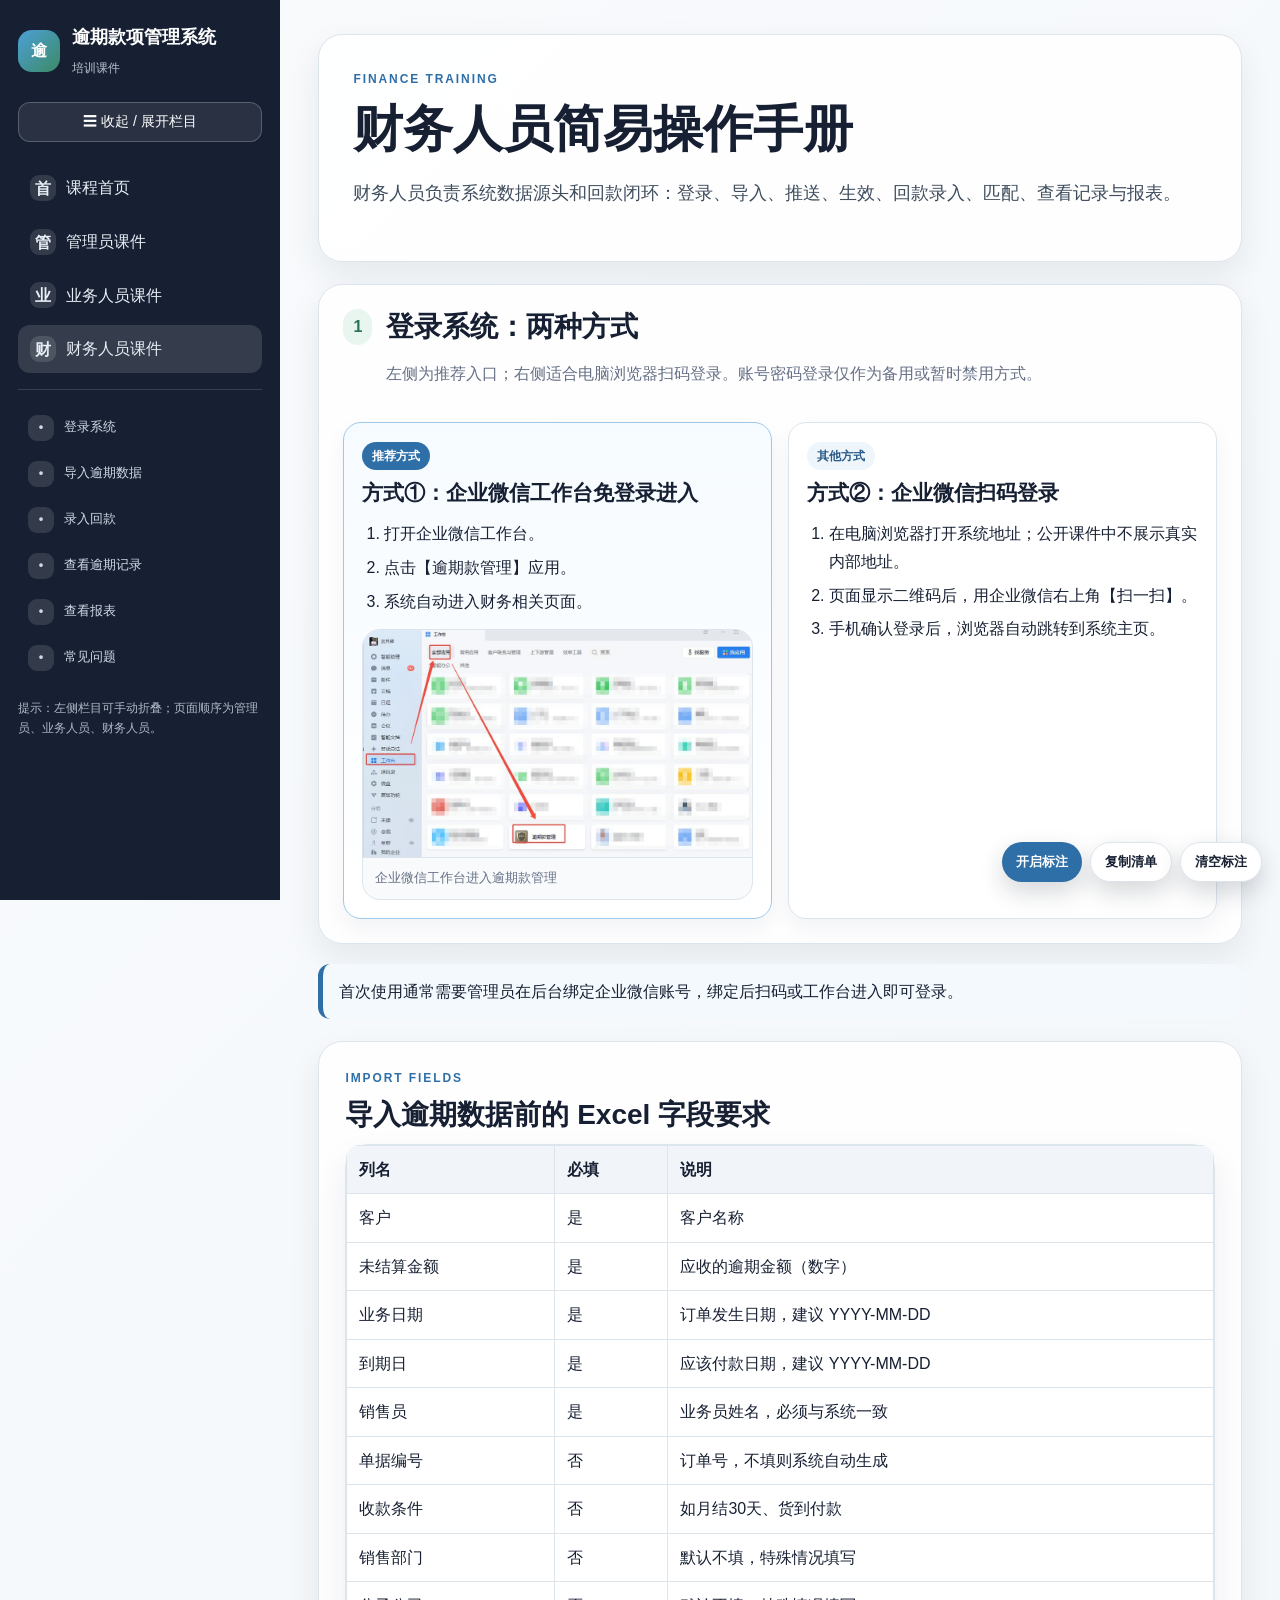
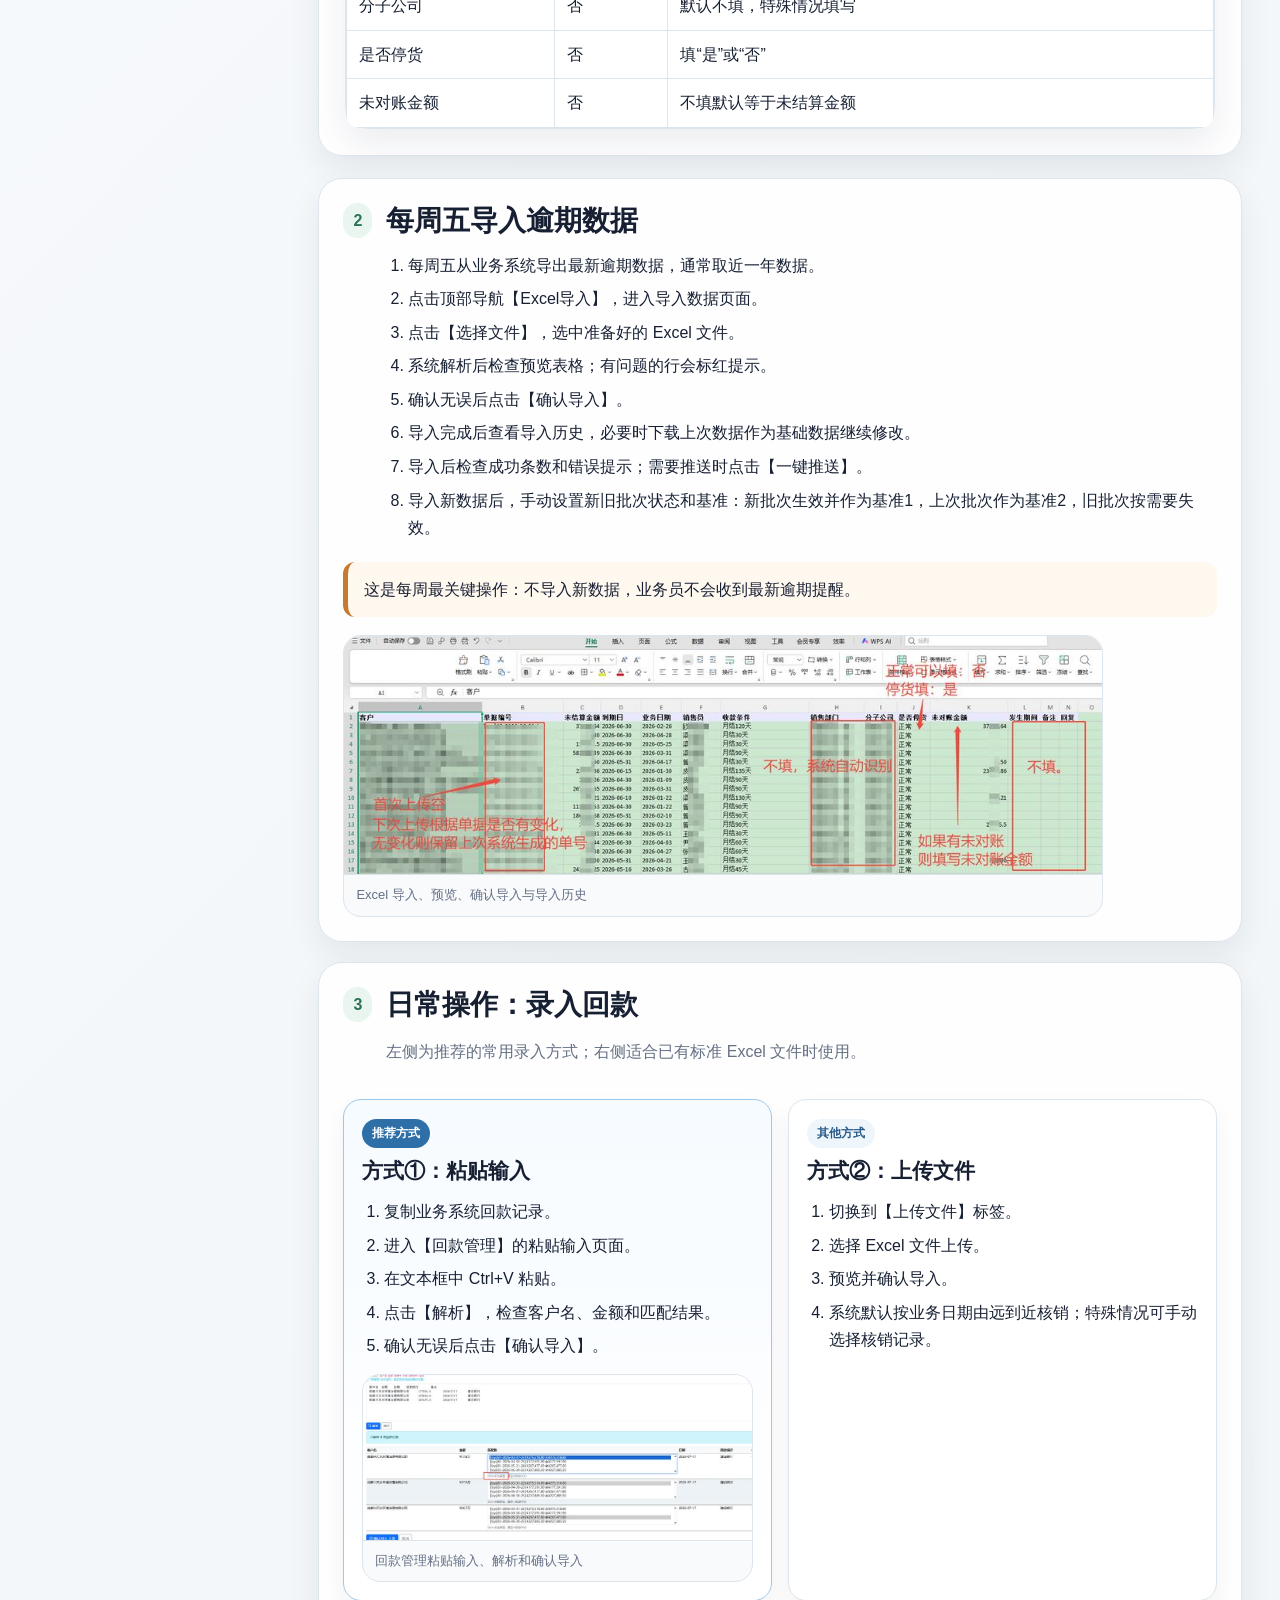
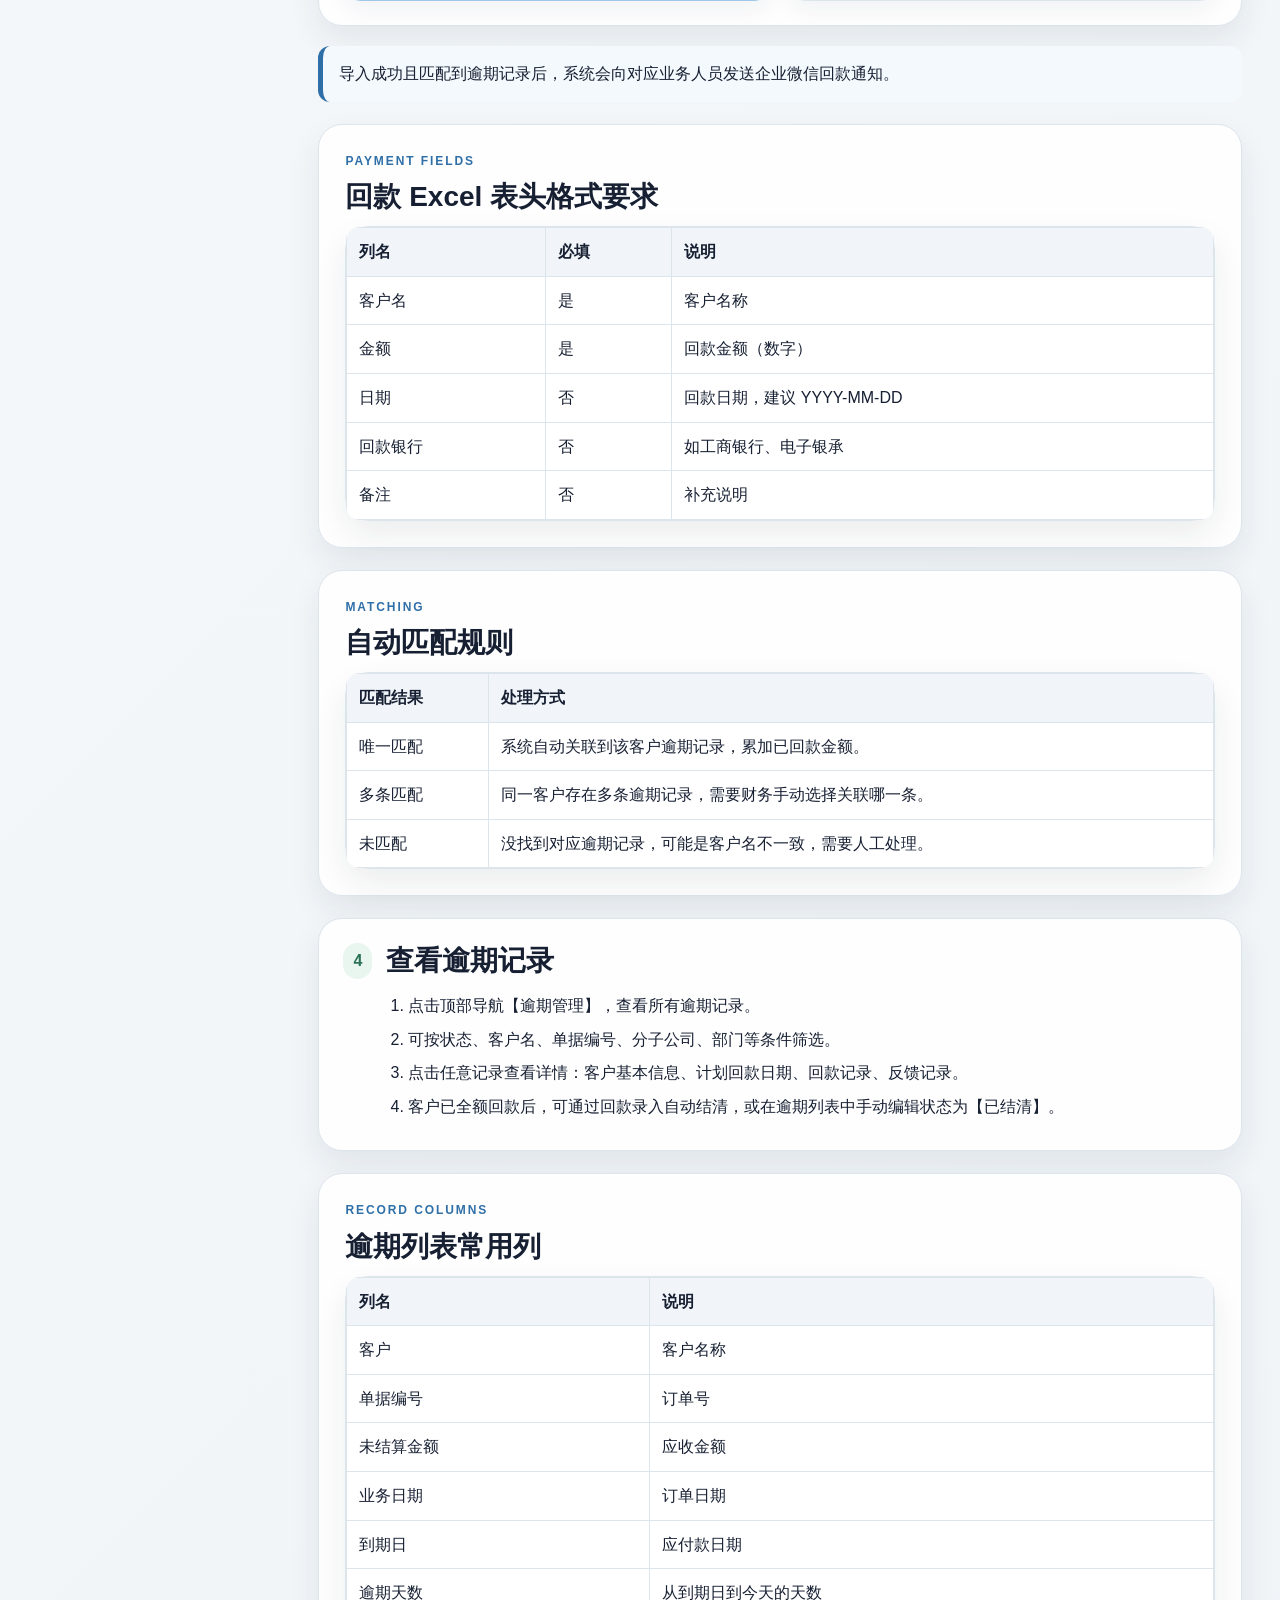
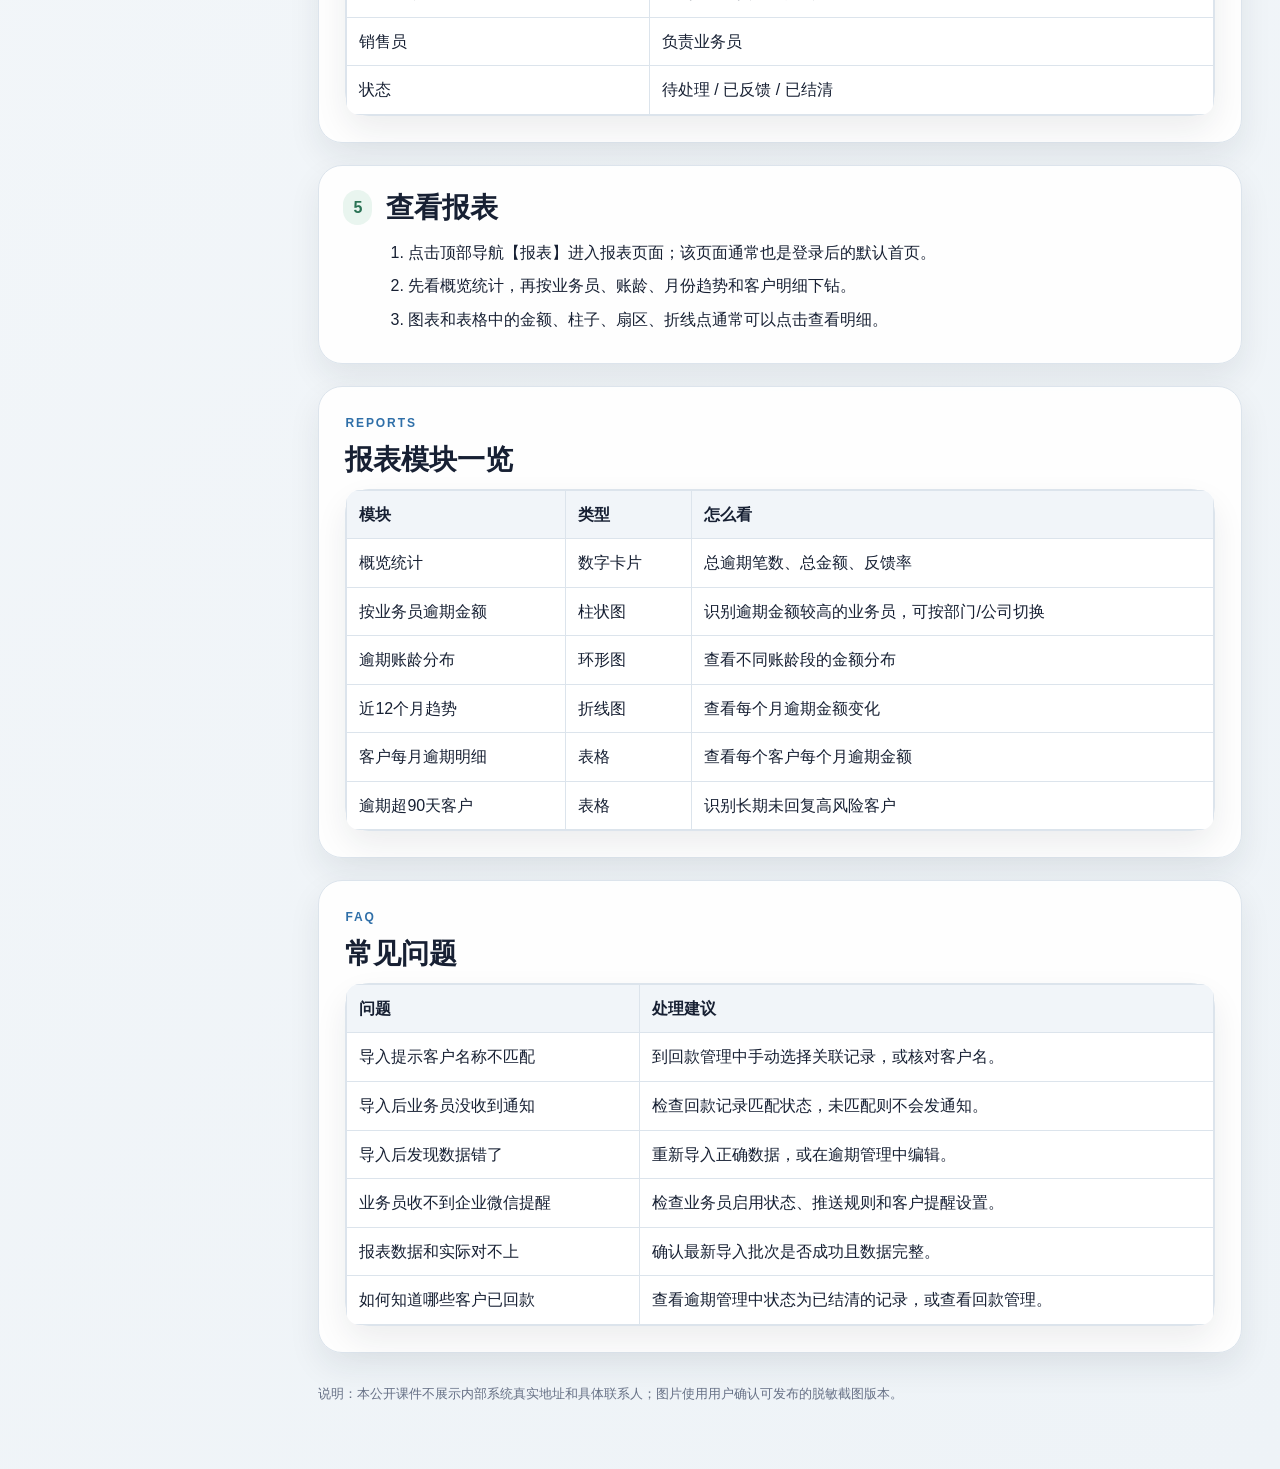
==== finance.html @ 01cdc148 "Add review annotation mode to finance course" ====
<!doctype html>
<html lang="zh-CN">
<head>
  <meta charset="utf-8" />
  <meta name="viewport" content="width=device-width, initial-scale=1" />
  <title>财务人员简易操作手册</title>
  <style>
:root {
  --ink:#172033; --muted:#667085; --line:#dce4ec; --paper:#fff; --soft:#f6f8fb;
  --blue:#2f6fa8; --green:#318565; --orange:#c7792d; --red:#b14d45;
  --shadow:0 14px 32px rgba(23,32,51,.08);
}
*{box-sizing:border-box}
html{scroll-behavior:smooth}
body{margin:0;color:var(--ink);font-family:"Microsoft YaHei","PingFang SC",Arial,sans-serif;background:linear-gradient(135deg,#f8fafc,#eef3f7);line-height:1.72}
a{color:inherit;text-decoration:none}
.layout{display:grid;grid-template-columns:280px minmax(0,1fr);min-height:100vh;transition:grid-template-columns .22s ease}
body.sidebar-collapsed .layout{grid-template-columns:72px 1fr}
.sidebar{position:sticky;top:0;height:100vh;padding:22px 18px;background:#172033;color:#fff;overflow:auto;transition:padding .22s ease}
body.sidebar-collapsed .sidebar{padding:18px 12px}
.brand{display:flex;gap:12px;align-items:center;margin-bottom:18px}
.logo{width:42px;height:42px;border-radius:14px;display:grid;place-items:center;background:linear-gradient(135deg,#4da0d8,#3b8a65);font-weight:800}
.brand-text strong{display:block;font-size:18px}.brand-text span{font-size:12px;color:#b9c4d0}
body.sidebar-collapsed .brand-text,body.sidebar-collapsed .nav-label,body.sidebar-collapsed .sidebar-note{display:none}
.toggle{width:100%;border:1px solid rgba(255,255,255,.22);background:rgba(255,255,255,.08);color:#fff;border-radius:12px;padding:10px 12px;cursor:pointer;margin:4px 0 16px;font-size:14px}
body.sidebar-collapsed .toggle{padding:10px 0}
.nav a{display:flex;gap:10px;align-items:center;padding:10px 12px;margin:6px 0;border-radius:12px;color:#e8eef5}
.nav a:hover,.nav a.active{background:rgba(255,255,255,.13)}
.nav-icon{width:26px;height:26px;border-radius:9px;display:grid;place-items:center;background:rgba(255,255,255,.12);font-weight:700;flex:0 0 auto}
.toc{border-top:1px solid rgba(255,255,255,.14);margin-top:16px;padding-top:12px}
.toc a{font-size:13px;padding:7px 10px;color:#cfdae5}
.sidebar-note{font-size:12px;color:#aeb9c6;margin-top:20px}
main{padding:34px clamp(16px,3vw,42px);width:100%;max-width:none}
body.sidebar-collapsed main{padding-left:24px;padding-right:24px}
.hero,.section,.lesson,.card,.table-wrap{background:rgba(255,255,255,.92);border:1px solid var(--line);border-radius:24px;box-shadow:var(--shadow)}
.hero{padding:34px;margin-bottom:22px}
.eyebrow{font-size:12px;letter-spacing:.16em;text-transform:uppercase;color:var(--blue);font-weight:800;margin:0 0 8px}
h1,h2,h3{line-height:1.25;margin:0 0 12px}
h1{font-size:clamp(30px,4vw,50px)} h2{font-size:28px} h3{font-size:21px}
.lead{font-size:18px;color:#3f4d5d;max-width:900px}
.buttons{display:flex;gap:12px;flex-wrap:wrap;margin-top:22px}.button{border:1px solid var(--line);background:#fff;border-radius:999px;padding:10px 16px}.button.primary{background:var(--blue);color:#fff;border-color:var(--blue)}
.grid{display:grid;grid-template-columns:repeat(3,minmax(0,1fr));gap:16px}
.card{padding:20px}.muted{color:var(--muted)}
.section{padding:26px;margin:22px 0}
.lesson{padding:24px;margin:20px 0;scroll-margin-top:20px}
.lesson-head{display:flex;align-items:flex-start;gap:14px}.badge{background:#e8f1fa;color:#285b89;border-radius:999px;padding:4px 10px;font-weight:800;white-space:nowrap}
.lesson.green .badge{background:#e9f5ef;color:#2b7355}.lesson.orange .badge{background:#fff0de;color:#a56522}.lesson.red .badge{background:#fff0ef;color:#a2403a}
.steps{margin:14px 0 0;padding-left:22px}.steps li{margin:6px 0}
.method-row{display:grid;grid-template-columns:repeat(2,minmax(0,1fr));gap:16px;margin-top:18px}
.method-card{border:1px solid var(--line);border-radius:18px;background:#fff;padding:18px;box-shadow:0 10px 22px rgba(23,32,51,.05)}
.method-card.recommended{border-color:#9dc8ea;background:linear-gradient(180deg,#f6fbff,#fff)}
.method-kicker{display:inline-flex;align-items:center;gap:6px;border-radius:999px;padding:4px 10px;background:#eef5fb;color:#285b89;font-size:12px;font-weight:800;margin-bottom:10px}
.method-card.recommended .method-kicker{background:#2f6fa8;color:#fff}
.method-card .fig-grid{margin-top:14px}
.fig-grid{display:grid;gap:14px;margin-top:18px;align-items:start;justify-content:start}
.fig-grid.one,body.sidebar-collapsed .fig-grid.one{grid-template-columns:minmax(260px,min(100%,760px))}
.fig-grid.two,body.sidebar-collapsed .fig-grid.two{grid-template-columns:repeat(2,minmax(280px,560px))}
.fig-grid.multi,body.sidebar-collapsed .fig-grid.multi{grid-template-columns:repeat(3,minmax(260px,420px))}
.figure{margin:0;border:1px solid var(--line);border-radius:18px;overflow:hidden;background:#f8fafc}.figure img{display:block;width:100%;height:auto}.caption{padding:9px 12px;color:var(--muted);font-size:13px;border-top:1px solid var(--line)}
.figure.compact-half{max-width:520px}
.figure.full-bleed{width:100%;max-width:none}
.fig-grid.one.full-width,body.sidebar-collapsed .fig-grid.one.full-width{grid-template-columns:minmax(0,1fr)}
.pending-image{margin-top:18px;border:1px dashed #b8c4d4;border-radius:18px;padding:28px;background:#f8fafc;color:var(--muted);text-align:center}
table{width:100%;border-collapse:collapse;background:#fff;border-radius:14px;overflow:hidden}th,td{border:1px solid var(--line);padding:10px 12px;text-align:left;vertical-align:top}th{background:#f1f5f9}
.callout{border-left:5px solid var(--blue);background:#f4f9fd;padding:14px 16px;border-radius:12px;margin:14px 0}.warning{border-left-color:var(--orange);background:#fff8ef}.danger{border-left-color:var(--red);background:#fff5f5}
.review-tools{position:fixed;right:18px;bottom:18px;z-index:1000;display:flex;gap:8px;flex-wrap:wrap;justify-content:flex-end}
.review-tools button{border:0;border-radius:999px;padding:10px 14px;box-shadow:0 10px 24px rgba(23,32,51,.18);cursor:pointer;font-weight:700}
.review-primary{background:#2f6fa8;color:#fff}.review-secondary{background:#fff;color:#172033;border:1px solid var(--line)!important}
body.review-mode main :is(img,figure,.lesson,.method-card,h1,h2,h3,p,li,td,th,.card,.callout){cursor:crosshair}
body.review-mode main :is(img,figure,.lesson,.method-card,h1,h2,h3,p,li,td,th,.card,.callout):hover{outline:3px solid #f59e0b;outline-offset:3px}
.review-marker{position:absolute;z-index:999;background:#ef4444;color:#fff;border-radius:999px;min-width:24px;height:24px;padding:0 7px;display:grid;place-items:center;font-size:12px;font-weight:800;box-shadow:0 6px 16px rgba(0,0,0,.22);pointer-events:none}
.review-panel{position:fixed;right:18px;top:18px;width:min(380px,calc(100vw - 36px));max-height:calc(100vh - 94px);overflow:auto;background:#fff;border:1px solid var(--line);border-radius:18px;box-shadow:var(--shadow);z-index:999;padding:16px;display:none}
body.review-panel-open .review-panel{display:block}
.review-panel h3{margin-bottom:6px}.review-panel ol{padding-left:22px}.review-panel li{margin:10px 0}.review-panel small{display:block;color:var(--muted);line-height:1.45}.review-panel .empty{color:var(--muted)}
footer{color:var(--muted);font-size:13px;margin:30px 0}
@media(max-width:1100px){.fig-grid.two,.fig-grid.multi,body.sidebar-collapsed .fig-grid.two,body.sidebar-collapsed .fig-grid.multi{grid-template-columns:repeat(2,minmax(260px,1fr))}}
@media(max-width:860px){.layout{display:block}.sidebar{height:auto;position:relative}.toggle{display:none}body.sidebar-collapsed .brand-text,body.sidebar-collapsed .nav-label,body.sidebar-collapsed .sidebar-note{display:block}.grid,.method-row{grid-template-columns:1fr}.fig-grid.one,.fig-grid.two,.fig-grid.multi,body.sidebar-collapsed .fig-grid.one,body.sidebar-collapsed .fig-grid.two,body.sidebar-collapsed .fig-grid.multi{grid-template-columns:1fr}main{padding:22px 14px}.review-tools{left:12px;right:12px;bottom:12px}.review-panel{left:12px;right:12px;width:auto}}
</style>
</head>
<body>

<script>
(function(){
  const key = "yuqikuan-sidebar-collapsed";
  if (localStorage.getItem(key) === "1") document.body.classList.add("sidebar-collapsed");
  window.toggleSidebar = function(){
    document.body.classList.toggle("sidebar-collapsed");
    localStorage.setItem(key, document.body.classList.contains("sidebar-collapsed") ? "1" : "0");
  };
})();
</script>
<script>
(function(){
  const storeKey = "yuqikuan-review-notes-v1";
  let reviewMode = false;
  const pageKey = location.pathname.split("/").pop() || "index.html";
  const $ = (sel) => document.querySelector(sel);
  const allNotes = () => JSON.parse(localStorage.getItem(storeKey) || "[]");
  const pageNotes = () => allNotes().filter(n => n.page === pageKey);
  const saveNotes = (notes) => localStorage.setItem(storeKey, JSON.stringify(notes));
  function textOf(el){
    if (!el) return "";
    if (el.tagName === "IMG") return el.alt || el.closest("figure")?.querySelector(".caption")?.textContent || "图片";
    return (el.innerText || el.textContent || "").replace(/\s+/g, " ").trim().slice(0, 140);
  }
  function locationOf(el){
    const lesson = el.closest(".lesson,.section,.hero");
    const title = lesson?.querySelector("h1,h2,h3")?.textContent?.trim();
    const badge = lesson?.querySelector(".badge")?.textContent?.trim();
    const caption = el.closest("figure")?.querySelector(".caption")?.textContent?.trim();
    const tag = el.tagName === "IMG" || el.closest("figure") ? "图片" : "内容";
    return [badge, title, caption || tag].filter(Boolean).join(" / ");
  }
  function targetFrom(e){
    if (e.target.closest(".review-tools,.review-panel,.sidebar")) return null;
    return e.target.closest("img,figure,.method-card,.lesson,table,h1,h2,h3,p,li,td,th,.card,.callout");
  }
  function clearMarkers(){ document.querySelectorAll(".review-marker").forEach(x => x.remove()); }
  function render(){
    clearMarkers();
    const notes = pageNotes();
    document.body.classList.toggle("review-panel-open", notes.length > 0 || reviewMode);
    const list = $("#reviewList");
    if (list) {
      list.innerHTML = notes.length ? notes.map(n => `<li><strong>#${n.no} ${escapeHtml(n.location)}</strong><small>原内容：${escapeHtml(n.snippet)}</small><div>${escapeHtml(n.comment)}</div></li>`).join("") : '<p class="empty">暂无标注。开启标注后，点击页面中的图片或文字即可添加修改意见。</p>';
    }
    notes.forEach(n => {
      if (!n.rect) return;
      const m = document.createElement("div");
      m.className = "review-marker";
      m.textContent = n.no;
      m.style.left = Math.max(8, n.rect.left + window.scrollX) + "px";
      m.style.top = Math.max(8, n.rect.top + window.scrollY) + "px";
      document.body.appendChild(m);
    });
  }
  function escapeHtml(s){ return String(s || "").replace(/[&<>"']/g, c => ({'&':'&amp;','<':'&lt;','>':'&gt;','"':'&quot;',"'":'&#39;'}[c])); }
  window.toggleReviewMode = function(){
    reviewMode = !reviewMode;
    document.body.classList.toggle("review-mode", reviewMode);
    document.body.classList.toggle("review-panel-open", reviewMode || pageNotes().length > 0);
    const btn = $("#reviewToggle");
    if (btn) btn.textContent = reviewMode ? "退出标注" : "开启标注";
    render();
  };
  window.copyReviewNotes = async function(){
    const notes = pageNotes();
    if (!notes.length) { alert("当前页面还没有标注。"); return; }
    const text = [`页面：${document.title}`, `地址：${location.href.split("?")[0]}`, ""].concat(notes.map(n => `${n.no}. 位置：${n.location}\n   原内容：${n.snippet}\n   修改意见：${n.comment}`)).join("\n");
    try { await navigator.clipboard.writeText(text); alert("修改清单已复制，可以直接发给 Codex。"); }
    catch(e) { prompt("复制下面的修改清单：", text); }
  };
  window.clearReviewNotes = function(){
    if (!confirm("清空当前页面全部标注？")) return;
    saveNotes(allNotes().filter(n => n.page !== pageKey));
    render();
  };
  document.addEventListener("click", function(e){
    if (!reviewMode) return;
    const el = targetFrom(e);
    if (!el) return;
    e.preventDefault();
    e.stopPropagation();
    const comment = prompt("请输入这处需要怎么修改：");
    if (!comment || !comment.trim()) return;
    const rect = el.getBoundingClientRect();
    const notes = allNotes();
    const no = pageNotes().length + 1;
    notes.push({ page: pageKey, no, title: document.title, location: locationOf(el), snippet: textOf(el), comment: comment.trim(), rect: { left: Math.round(rect.left), top: Math.round(rect.top) } });
    saveNotes(notes);
    render();
  }, true);
  window.addEventListener("scroll", () => { if (pageNotes().length) render(); }, { passive: true });
  window.addEventListener("resize", render);
  document.addEventListener("DOMContentLoaded", render);
})();
</script>

<div class="layout">
  
<aside class="sidebar">
  <div class="brand"><div class="logo">逾</div><div class="brand-text"><strong>逾期款项管理系统</strong><span>培训课件</span></div></div>
  <button class="toggle" onclick="toggleSidebar()" title="收起或展开左侧栏目">☰ <span class="nav-label">收起 / 展开栏目</span></button>
  <nav class="nav"><a class="" href="index.html"><span class="nav-icon">首</span><span class="nav-label">课程首页</span></a>
<a class="" href="management.html"><span class="nav-icon">管</span><span class="nav-label">管理员课件</span></a>
<a class="" href="sales.html"><span class="nav-icon">业</span><span class="nav-label">业务人员课件</span></a>
<a class="active" href="finance.html"><span class="nav-icon">财</span><span class="nav-label">财务人员课件</span></a><div class="toc"><a href="#login"><span class="nav-icon">•</span><span class="nav-label">登录系统</span></a>
<a href="#import"><span class="nav-icon">•</span><span class="nav-label">导入逾期数据</span></a>
<a href="#payment"><span class="nav-icon">•</span><span class="nav-label">录入回款</span></a>
<a href="#records"><span class="nav-icon">•</span><span class="nav-label">查看逾期记录</span></a>
<a href="#reports"><span class="nav-icon">•</span><span class="nav-label">查看报表</span></a>
<a href="#faq"><span class="nav-icon">•</span><span class="nav-label">常见问题</span></a></div></nav>
  <p class="sidebar-note">提示：左侧栏目可手动折叠；页面顺序为管理员、业务人员、财务人员。</p>
</aside>

  <main><section class="hero"><p class="eyebrow">Finance Training</p><h1>财务人员简易操作手册</h1><p class="lead">财务人员负责系统数据源头和回款闭环：登录、导入、推送、生效、回款录入、匹配、查看记录与报表。</p></section><section id="login" class="lesson green">
  <div class="lesson-head"><span class="badge">1</span><div><h2>登录系统：两种方式</h2><p class="muted">左侧为推荐入口；右侧适合电脑浏览器扫码登录。账号密码登录仅作为备用或暂时禁用方式。</p></div></div>
  <div class="method-row"><article class="method-card recommended">
  <span class="method-kicker">推荐方式</span>
  <h3>方式①：企业微信工作台免登录进入</h3>
  <ol class="steps"><li>打开企业微信工作台。</li><li>点击【逾期款管理】应用。</li><li>系统自动进入财务相关页面。</li></ol>
  <div class="fig-grid one"><figure class="figure"><img src="[data-uri]" alt="企业微信工作台进入逾期款管理"><figcaption class="caption">企业微信工作台进入逾期款管理</figcaption></figure></div>
</article><article class="method-card ">
  <span class="method-kicker">其他方式</span>
  <h3>方式②：企业微信扫码登录</h3>
  <ol class="steps"><li>在电脑浏览器打开系统地址；公开课件中不展示真实内部地址。</li><li>页面显示二维码后，用企业微信右上角【扫一扫】。</li><li>手机确认登录后，浏览器自动跳转到系统主页。</li></ol>
  
</article></div>
</section><div class="callout">首次使用通常需要管理员在后台绑定企业微信账号，绑定后扫码或工作台进入即可登录。</div><section class="section"><p class="eyebrow">Import Fields</p><h2>导入逾期数据前的 Excel 字段要求</h2><div class="table-wrap"><table><thead><tr><th>列名</th><th>必填</th><th>说明</th></tr></thead><tbody><tr><td>客户</td><td>是</td><td>客户名称</td></tr><tr><td>未结算金额</td><td>是</td><td>应收的逾期金额（数字）</td></tr><tr><td>业务日期</td><td>是</td><td>订单发生日期，建议 YYYY-MM-DD</td></tr><tr><td>到期日</td><td>是</td><td>应该付款日期，建议 YYYY-MM-DD</td></tr><tr><td>销售员</td><td>是</td><td>业务员姓名，必须与系统一致</td></tr><tr><td>单据编号</td><td>否</td><td>订单号，不填则系统自动生成</td></tr><tr><td>收款条件</td><td>否</td><td>如月结30天、货到付款</td></tr><tr><td>销售部门</td><td>否</td><td>默认不填，特殊情况填写</td></tr><tr><td>分子公司</td><td>否</td><td>默认不填，特殊情况填写</td></tr><tr><td>是否停货</td><td>否</td><td>填“是”或“否”</td></tr><tr><td>未对账金额</td><td>否</td><td>不填默认等于未结算金额</td></tr></tbody></table></div></section><section id="import" class="lesson green">
  <div class="lesson-head"><span class="badge">2</span><div><h2>每周五导入逾期数据</h2><ol class="steps"><li>每周五从业务系统导出最新逾期数据，通常取近一年数据。</li><li>点击顶部导航【Excel导入】，进入导入数据页面。</li><li>点击【选择文件】，选中准备好的 Excel 文件。</li><li>系统解析后检查预览表格；有问题的行会标红提示。</li><li>确认无误后点击【确认导入】。</li><li>导入完成后查看导入历史，必要时下载上次数据作为基础数据继续修改。</li><li>导入后检查成功条数和错误提示；需要推送时点击【一键推送】。</li><li>导入新数据后，手动设置新旧批次状态和基准：新批次生效并作为基准1，上次批次作为基准2，旧批次按需要失效。</li></ol></div></div>
  <div class="callout warning">这是每周最关键操作：不导入新数据，业务员不会收到最新逾期提醒。</div>
  <div class="fig-grid one"><figure class="figure"><img src="[data-uri]" alt="Excel 导入、预览、确认导入与导入历史"><figcaption class="caption">Excel 导入、预览、确认导入与导入历史</figcaption></figure></div>
</section><section id="payment" class="lesson green">
  <div class="lesson-head"><span class="badge">3</span><div><h2>日常操作：录入回款</h2><p class="muted">左侧为推荐的常用录入方式；右侧适合已有标准 Excel 文件时使用。</p></div></div>
  <div class="method-row"><article class="method-card recommended">
  <span class="method-kicker">推荐方式</span>
  <h3>方式①：粘贴输入</h3>
  <ol class="steps"><li>复制业务系统回款记录。</li><li>进入【回款管理】的粘贴输入页面。</li><li>在文本框中 Ctrl+V 粘贴。</li><li>点击【解析】，检查客户名、金额和匹配结果。</li><li>确认无误后点击【确认导入】。</li></ol>
  <div class="fig-grid one"><figure class="figure"><img src="[data-uri]" alt="回款管理粘贴输入、解析和确认导入"><figcaption class="caption">回款管理粘贴输入、解析和确认导入</figcaption></figure></div>
</article><article class="method-card ">
  <span class="method-kicker">其他方式</span>
  <h3>方式②：上传文件</h3>
  <ol class="steps"><li>切换到【上传文件】标签。</li><li>选择 Excel 文件上传。</li><li>预览并确认导入。</li><li>系统默认按业务日期由远到近核销；特殊情况可手动选择核销记录。</li></ol>
  
</article></div>
</section><div class="callout">导入成功且匹配到逾期记录后，系统会向对应业务人员发送企业微信回款通知。</div><section class="section"><p class="eyebrow">Payment Fields</p><h2>回款 Excel 表头格式要求</h2><div class="table-wrap"><table><thead><tr><th>列名</th><th>必填</th><th>说明</th></tr></thead><tbody><tr><td>客户名</td><td>是</td><td>客户名称</td></tr><tr><td>金额</td><td>是</td><td>回款金额（数字）</td></tr><tr><td>日期</td><td>否</td><td>回款日期，建议 YYYY-MM-DD</td></tr><tr><td>回款银行</td><td>否</td><td>如工商银行、电子银承</td></tr><tr><td>备注</td><td>否</td><td>补充说明</td></tr></tbody></table></div></section><section class="section"><p class="eyebrow">Matching</p><h2>自动匹配规则</h2><div class="table-wrap"><table><thead><tr><th>匹配结果</th><th>处理方式</th></tr></thead><tbody><tr><td>唯一匹配</td><td>系统自动关联到该客户逾期记录，累加已回款金额。</td></tr><tr><td>多条匹配</td><td>同一客户存在多条逾期记录，需要财务手动选择关联哪一条。</td></tr><tr><td>未匹配</td><td>没找到对应逾期记录，可能是客户名不一致，需要人工处理。</td></tr></tbody></table></div></section><section id="records" class="lesson green">
  <div class="lesson-head"><span class="badge">4</span><div><h2>查看逾期记录</h2><ol class="steps"><li>点击顶部导航【逾期管理】，查看所有逾期记录。</li><li>可按状态、客户名、单据编号、分子公司、部门等条件筛选。</li><li>点击任意记录查看详情：客户基本信息、计划回款日期、回款记录、反馈记录。</li><li>客户已全额回款后，可通过回款录入自动结清，或在逾期列表中手动编辑状态为【已结清】。</li></ol></div></div>
  
  
</section><section class="section"><p class="eyebrow">Record Columns</p><h2>逾期列表常用列</h2><div class="table-wrap"><table><thead><tr><th>列名</th><th>说明</th></tr></thead><tbody><tr><td>客户</td><td>客户名称</td></tr><tr><td>单据编号</td><td>订单号</td></tr><tr><td>未结算金额</td><td>应收金额</td></tr><tr><td>业务日期</td><td>订单日期</td></tr><tr><td>到期日</td><td>应付款日期</td></tr><tr><td>逾期天数</td><td>从到期日到今天的天数</td></tr><tr><td>销售员</td><td>负责业务员</td></tr><tr><td>状态</td><td>待处理 / 已反馈 / 已结清</td></tr></tbody></table></div></section><section id="reports" class="lesson green">
  <div class="lesson-head"><span class="badge">5</span><div><h2>查看报表</h2><ol class="steps"><li>点击顶部导航【报表】进入报表页面；该页面通常也是登录后的默认首页。</li><li>先看概览统计，再按业务员、账龄、月份趋势和客户明细下钻。</li><li>图表和表格中的金额、柱子、扇区、折线点通常可以点击查看明细。</li></ol></div></div>
  
  
</section><section class="section"><p class="eyebrow">Reports</p><h2>报表模块一览</h2><div class="table-wrap"><table><thead><tr><th>模块</th><th>类型</th><th>怎么看</th></tr></thead><tbody><tr><td>概览统计</td><td>数字卡片</td><td>总逾期笔数、总金额、反馈率</td></tr><tr><td>按业务员逾期金额</td><td>柱状图</td><td>识别逾期金额较高的业务员，可按部门/公司切换</td></tr><tr><td>逾期账龄分布</td><td>环形图</td><td>查看不同账龄段的金额分布</td></tr><tr><td>近12个月趋势</td><td>折线图</td><td>查看每个月逾期金额变化</td></tr><tr><td>客户每月逾期明细</td><td>表格</td><td>查看每个客户每个月逾期金额</td></tr><tr><td>逾期超90天客户</td><td>表格</td><td>识别长期未回复高风险客户</td></tr></tbody></table></div></section><section id="faq" class="section"><p class="eyebrow">FAQ</p><h2>常见问题</h2><div class="table-wrap"><table><thead><tr><th>问题</th><th>处理建议</th></tr></thead><tbody><tr><td>导入提示客户名称不匹配</td><td>到回款管理中手动选择关联记录，或核对客户名。</td></tr><tr><td>导入后业务员没收到通知</td><td>检查回款记录匹配状态，未匹配则不会发通知。</td></tr><tr><td>导入后发现数据错了</td><td>重新导入正确数据，或在逾期管理中编辑。</td></tr><tr><td>业务员收不到企业微信提醒</td><td>检查业务员启用状态、推送规则和客户提醒设置。</td></tr><tr><td>报表数据和实际对不上</td><td>确认最新导入批次是否成功且数据完整。</td></tr><tr><td>如何知道哪些客户已回款</td><td>查看逾期管理中状态为已结清的记录，或查看回款管理。</td></tr></tbody></table></div></section><footer>说明：本公开课件不展示内部系统真实地址和具体联系人；图片使用用户确认可发布的脱敏截图版本。</footer></main>
</div>
<div class="review-panel"><h3>页面修改标注</h3><p class="muted">点击“开启标注”后，点图片或文字输入修改意见。</p><div id="reviewList"></div></div>
<div class="review-tools"><button id="reviewToggle" class="review-primary" onclick="toggleReviewMode()">开启标注</button><button class="review-secondary" onclick="copyReviewNotes()">复制清单</button><button class="review-secondary" onclick="clearReviewNotes()">清空标注</button></div>
</body>
</html>
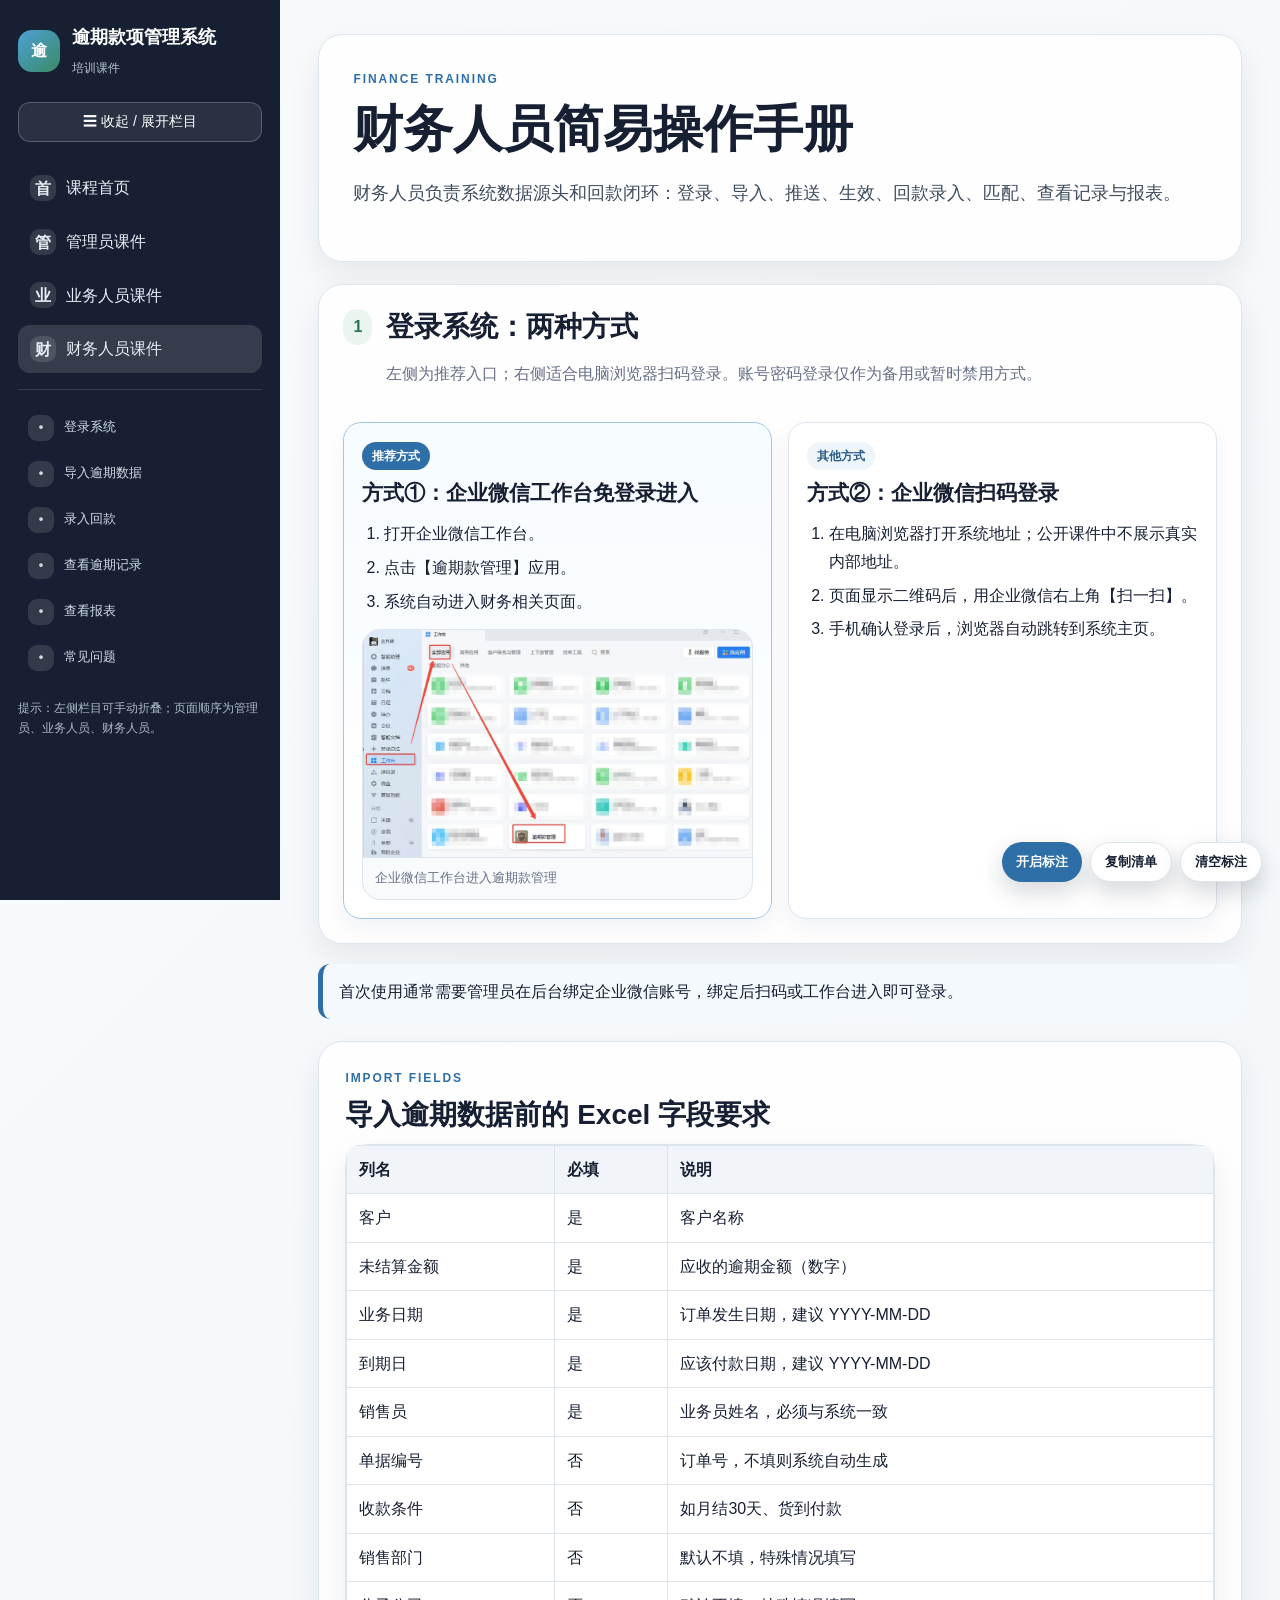
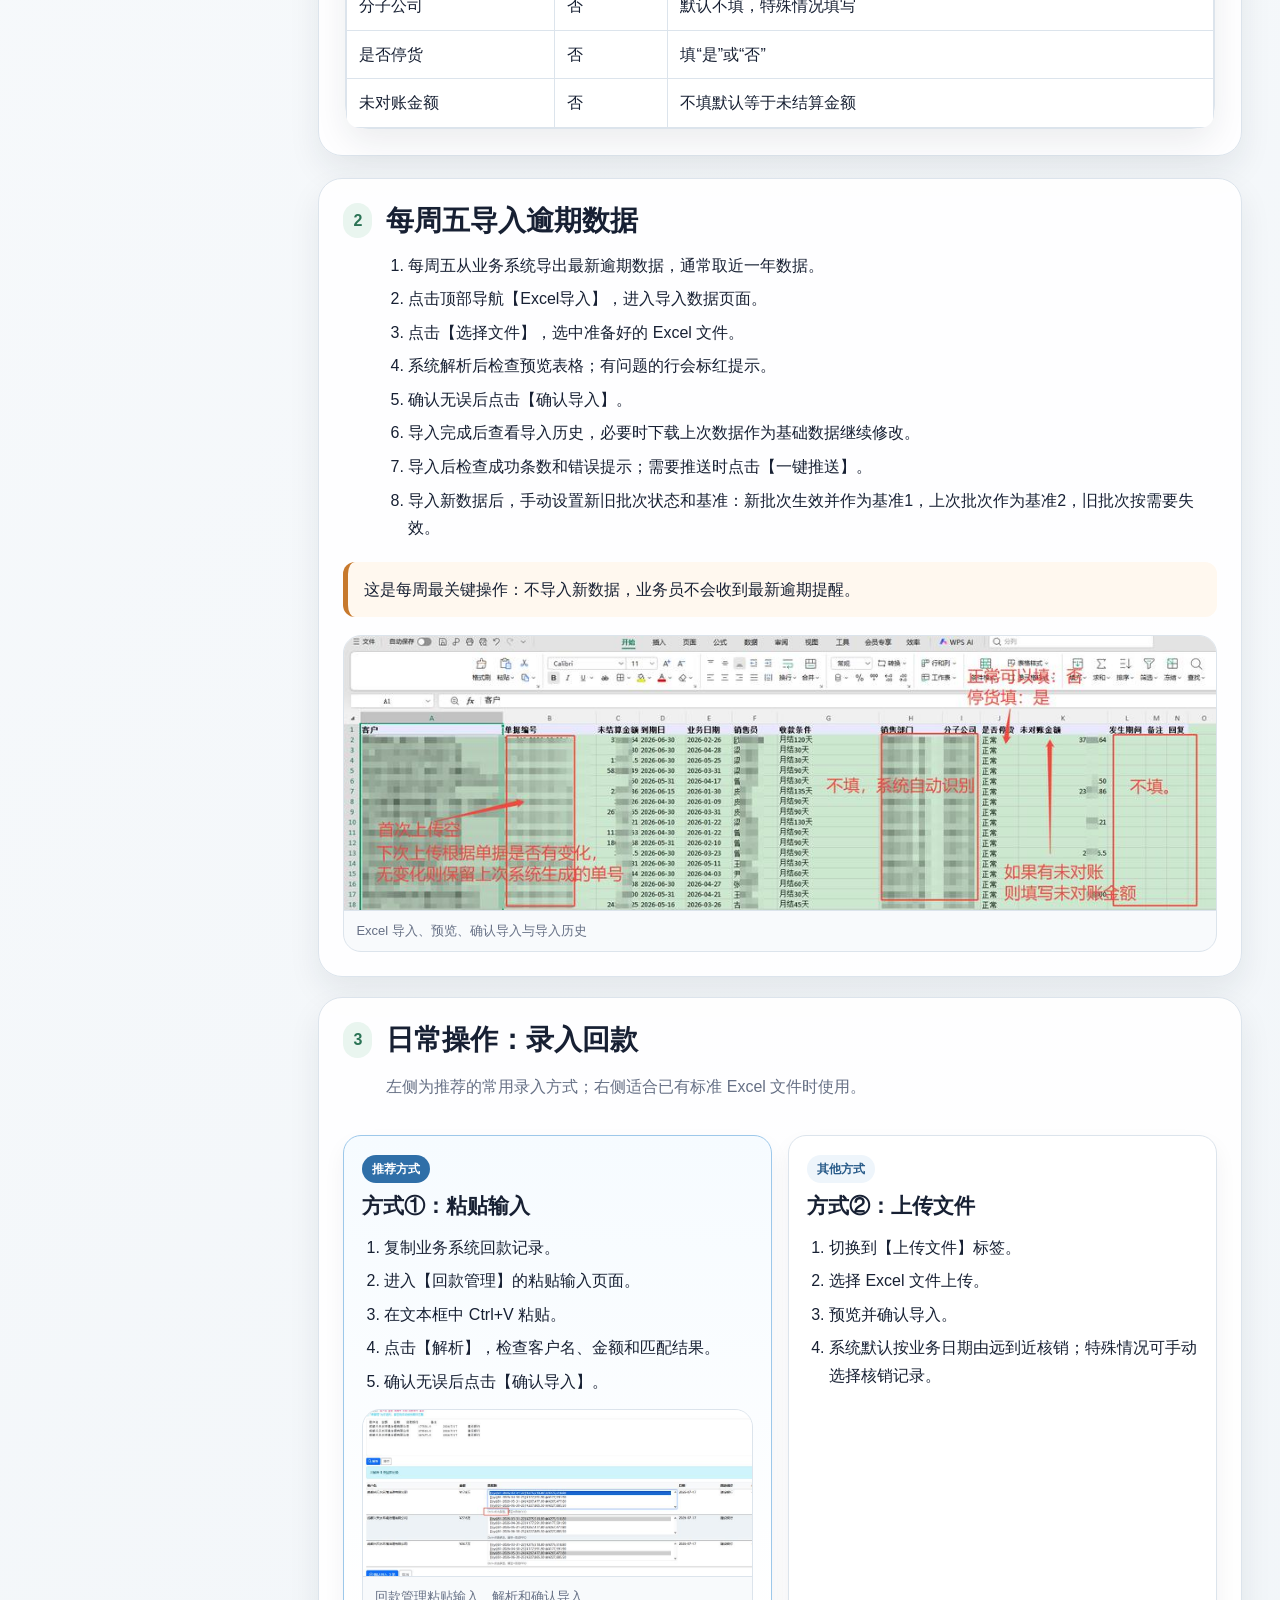
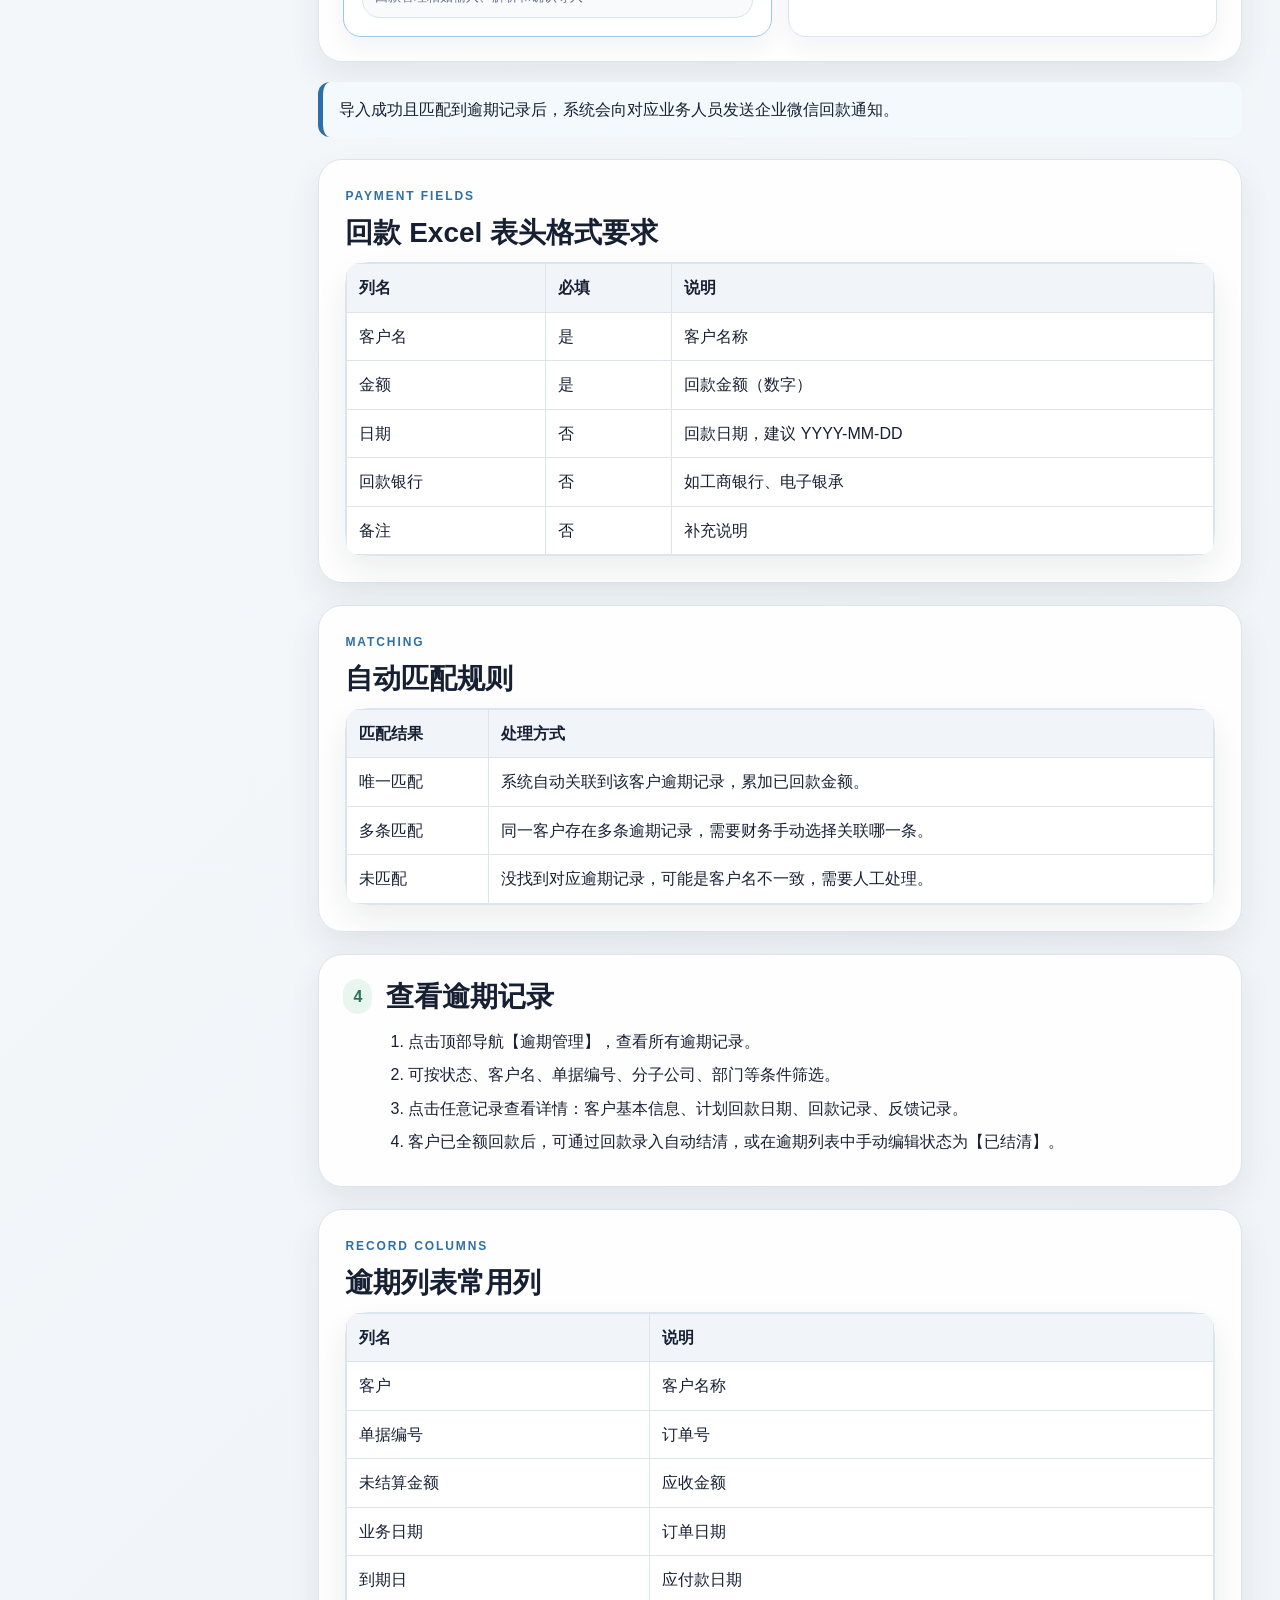
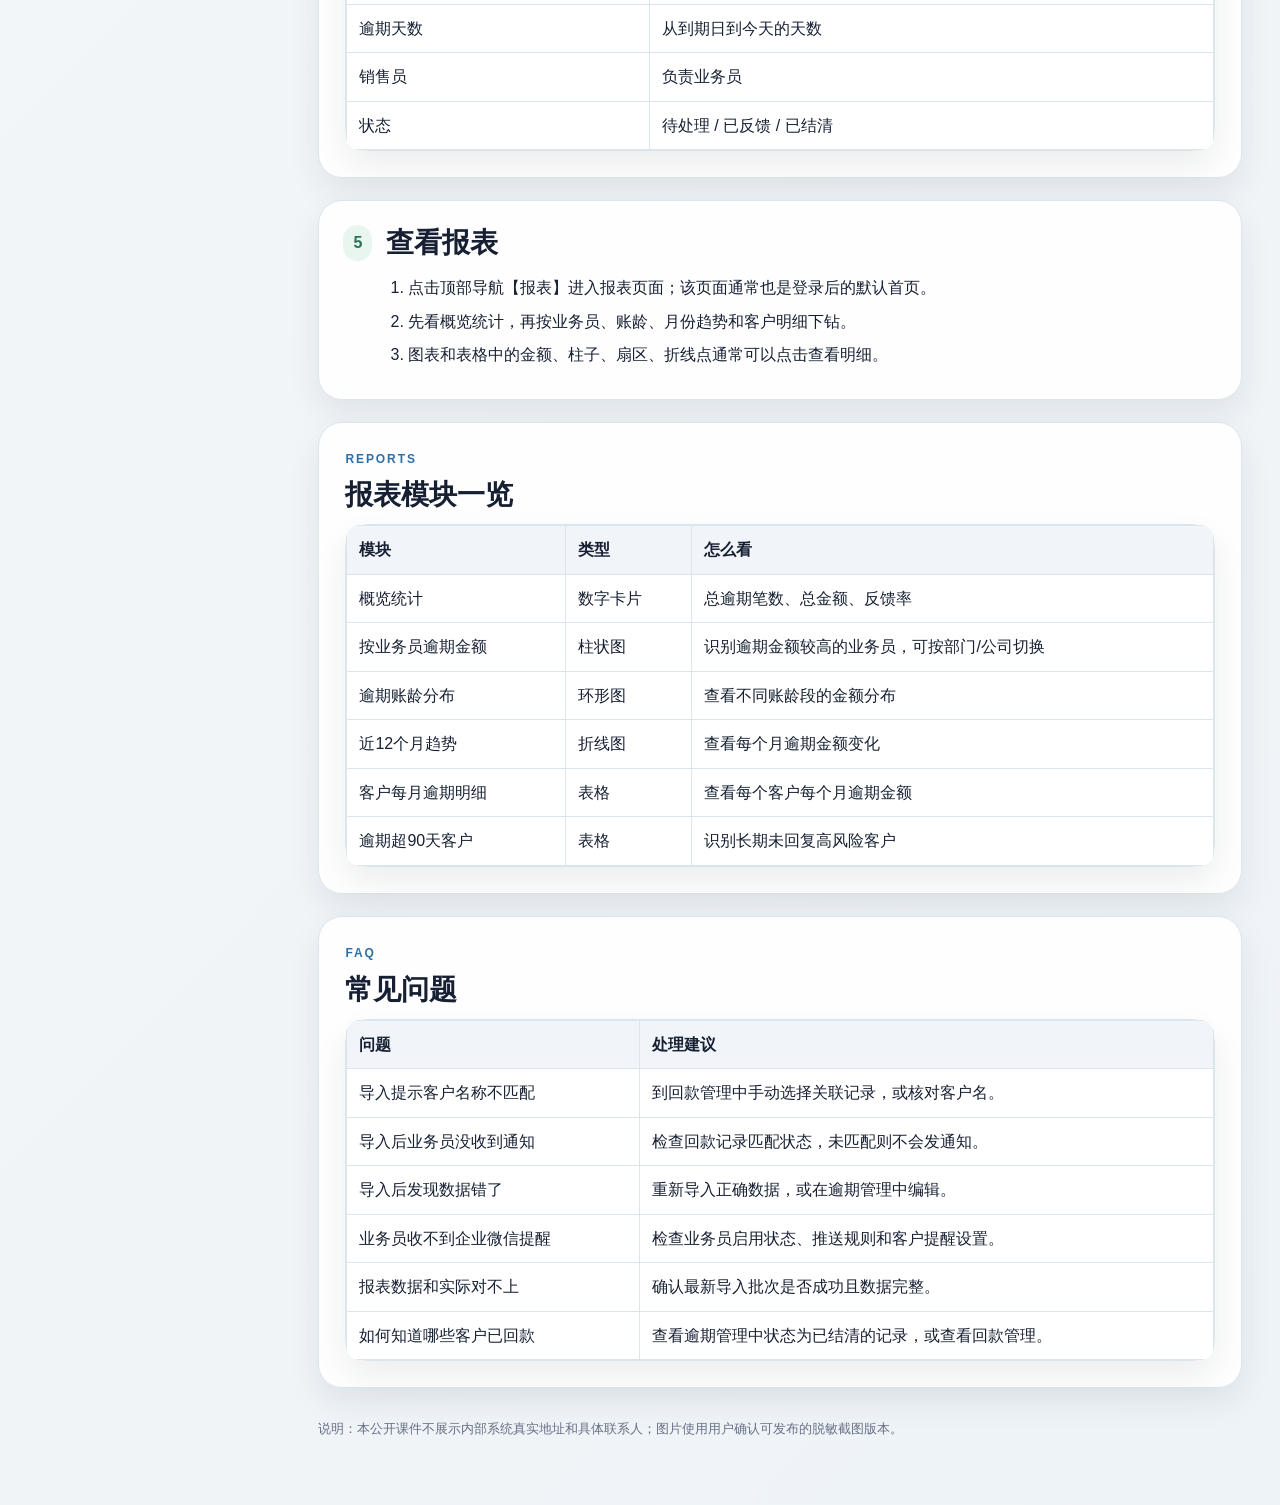
==== commit 440889a2: "Expand finance import screenshot and image zoom" ====
--- a/finance.html
+++ b/finance.html
@@ -52,15 +52,21 @@
 .method-kicker{display:inline-flex;align-items:center;gap:6px;border-radius:999px;padding:4px 10px;background:#eef5fb;color:#285b89;font-size:12px;font-weight:800;margin-bottom:10px}
 .method-card.recommended .method-kicker{background:#2f6fa8;color:#fff}
 .method-card .fig-grid{margin-top:14px}
+.method-card.large-gallery .fig-grid.two,.method-card.large-gallery .fig-grid.multi{grid-template-columns:minmax(0,1fr)}
 .fig-grid{display:grid;gap:14px;margin-top:18px;align-items:start;justify-content:start}
 .fig-grid.one,body.sidebar-collapsed .fig-grid.one{grid-template-columns:minmax(260px,min(100%,760px))}
 .fig-grid.two,body.sidebar-collapsed .fig-grid.two{grid-template-columns:repeat(2,minmax(280px,560px))}
 .fig-grid.multi,body.sidebar-collapsed .fig-grid.multi{grid-template-columns:repeat(3,minmax(260px,420px))}
-.figure{margin:0;border:1px solid var(--line);border-radius:18px;overflow:hidden;background:#f8fafc}.figure img{display:block;width:100%;height:auto}.caption{padding:9px 12px;color:var(--muted);font-size:13px;border-top:1px solid var(--line)}
+.figure{margin:0;border:1px solid var(--line);border-radius:18px;overflow:hidden;background:#f8fafc}.figure img{display:block;width:100%;height:auto;cursor:zoom-in}.caption{padding:9px 12px;color:var(--muted);font-size:13px;border-top:1px solid var(--line)}
 .figure.compact-half{max-width:520px}
 .figure.full-bleed{width:100%;max-width:none}
 .fig-grid.one.full-width,body.sidebar-collapsed .fig-grid.one.full-width{grid-template-columns:minmax(0,1fr)}
 .pending-image{margin-top:18px;border:1px dashed #b8c4d4;border-radius:18px;padding:28px;background:#f8fafc;color:var(--muted);text-align:center}
+.image-lightbox{position:fixed;inset:0;background:rgba(10,16,28,.82);z-index:2000;display:none;align-items:center;justify-content:center;padding:34px}
+.image-lightbox.open{display:flex}.image-lightbox img{max-width:96vw;max-height:90vh;object-fit:contain;border-radius:12px;box-shadow:0 20px 70px rgba(0,0,0,.45);background:#fff}
+.image-lightbox .lightbox-caption{position:fixed;left:24px;right:24px;bottom:18px;color:#fff;text-align:center;font-size:14px;text-shadow:0 2px 8px rgba(0,0,0,.5)}
+.image-lightbox .lightbox-close{position:fixed;right:22px;top:18px;border:0;border-radius:999px;padding:10px 14px;background:#fff;color:#172033;font-weight:800;cursor:pointer}
+body.lightbox-open{overflow:hidden}
 table{width:100%;border-collapse:collapse;background:#fff;border-radius:14px;overflow:hidden}th,td{border:1px solid var(--line);padding:10px 12px;text-align:left;vertical-align:top}th{background:#f1f5f9}
 .callout{border-left:5px solid var(--blue);background:#f4f9fd;padding:14px 16px;border-radius:12px;margin:14px 0}.warning{border-left-color:var(--orange);background:#fff8ef}.danger{border-left-color:var(--red);background:#fff5f5}
 .review-tools{position:fixed;right:18px;bottom:18px;z-index:1000;display:flex;gap:8px;flex-wrap:wrap;justify-content:flex-end}
@@ -87,6 +93,40 @@
     document.body.classList.toggle("sidebar-collapsed");
     localStorage.setItem(key, document.body.classList.contains("sidebar-collapsed") ? "1" : "0");
   };
+})();
+</script>
+<script>
+(function(){
+  let overlay;
+  function ensureOverlay(){
+    if (overlay) return overlay;
+    overlay = document.createElement("div");
+    overlay.className = "image-lightbox";
+    overlay.innerHTML = '<button class="lightbox-close" type="button">关闭 ×</button><img alt=""><div class="lightbox-caption"></div>';
+    document.body.appendChild(overlay);
+    overlay.addEventListener("click", function(e){
+      if (e.target === overlay || e.target.closest(".lightbox-close")) closeLightbox();
+    });
+    return overlay;
+  }
+  function closeLightbox(){
+    if (!overlay) return;
+    overlay.classList.remove("open");
+    document.body.classList.remove("lightbox-open");
+  }
+  document.addEventListener("click", function(e){
+    if (document.body.classList.contains("review-mode")) return;
+    const img = e.target.closest("main figure img");
+    if (!img) return;
+    e.preventDefault();
+    const box = ensureOverlay();
+    box.querySelector("img").src = img.src;
+    box.querySelector("img").alt = img.alt || "";
+    box.querySelector(".lightbox-caption").textContent = img.closest("figure")?.querySelector(".caption")?.textContent?.trim() || img.alt || "点击背景或按 Esc 关闭";
+    box.classList.add("open");
+    document.body.classList.add("lightbox-open");
+  });
+  document.addEventListener("keydown", function(e){ if (e.key === "Escape") closeLightbox(); });
 })();
 </script>
 <script>
@@ -209,7 +249,7 @@
 </section><div class="callout">首次使用通常需要管理员在后台绑定企业微信账号，绑定后扫码或工作台进入即可登录。</div><section class="section"><p class="eyebrow">Import Fields</p><h2>导入逾期数据前的 Excel 字段要求</h2><div class="table-wrap"><table><thead><tr><th>列名</th><th>必填</th><th>说明</th></tr></thead><tbody><tr><td>客户</td><td>是</td><td>客户名称</td></tr><tr><td>未结算金额</td><td>是</td><td>应收的逾期金额（数字）</td></tr><tr><td>业务日期</td><td>是</td><td>订单发生日期，建议 YYYY-MM-DD</td></tr><tr><td>到期日</td><td>是</td><td>应该付款日期，建议 YYYY-MM-DD</td></tr><tr><td>销售员</td><td>是</td><td>业务员姓名，必须与系统一致</td></tr><tr><td>单据编号</td><td>否</td><td>订单号，不填则系统自动生成</td></tr><tr><td>收款条件</td><td>否</td><td>如月结30天、货到付款</td></tr><tr><td>销售部门</td><td>否</td><td>默认不填，特殊情况填写</td></tr><tr><td>分子公司</td><td>否</td><td>默认不填，特殊情况填写</td></tr><tr><td>是否停货</td><td>否</td><td>填“是”或“否”</td></tr><tr><td>未对账金额</td><td>否</td><td>不填默认等于未结算金额</td></tr></tbody></table></div></section><section id="import" class="lesson green">
   <div class="lesson-head"><span class="badge">2</span><div><h2>每周五导入逾期数据</h2><ol class="steps"><li>每周五从业务系统导出最新逾期数据，通常取近一年数据。</li><li>点击顶部导航【Excel导入】，进入导入数据页面。</li><li>点击【选择文件】，选中准备好的 Excel 文件。</li><li>系统解析后检查预览表格；有问题的行会标红提示。</li><li>确认无误后点击【确认导入】。</li><li>导入完成后查看导入历史，必要时下载上次数据作为基础数据继续修改。</li><li>导入后检查成功条数和错误提示；需要推送时点击【一键推送】。</li><li>导入新数据后，手动设置新旧批次状态和基准：新批次生效并作为基准1，上次批次作为基准2，旧批次按需要失效。</li></ol></div></div>
   <div class="callout warning">这是每周最关键操作：不导入新数据，业务员不会收到最新逾期提醒。</div>
-  <div class="fig-grid one"><figure class="figure"><img src="[data-uri]" alt="Excel 导入、预览、确认导入与导入历史"><figcaption class="caption">Excel 导入、预览、确认导入与导入历史</figcaption></figure></div>
+  <div class="fig-grid one full-width"><figure class="figure full-bleed"><img src="[data-uri]" alt="Excel 导入、预览、确认导入与导入历史"><figcaption class="caption">Excel 导入、预览、确认导入与导入历史</figcaption></figure></div>
 </section><section id="payment" class="lesson green">
   <div class="lesson-head"><span class="badge">3</span><div><h2>日常操作：录入回款</h2><p class="muted">左侧为推荐的常用录入方式；右侧适合已有标准 Excel 文件时使用。</p></div></div>
   <div class="method-row"><article class="method-card recommended">
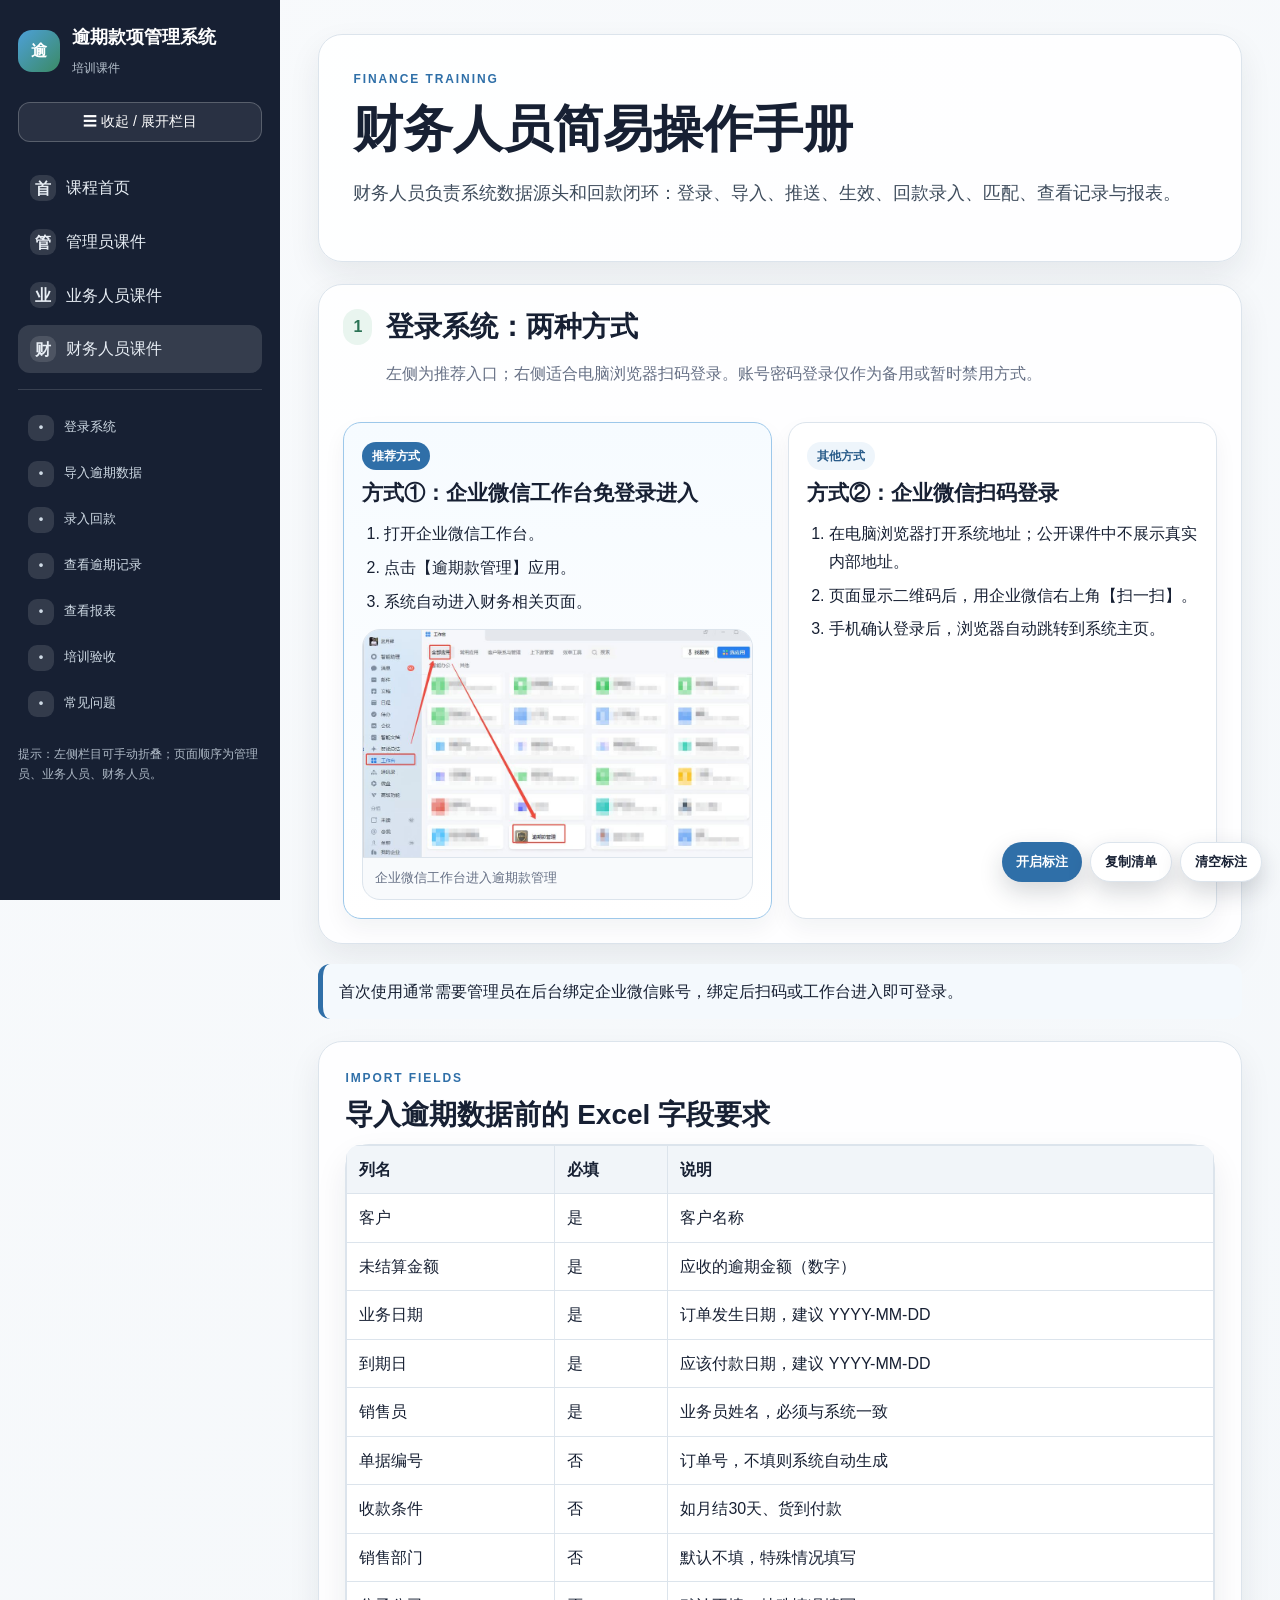
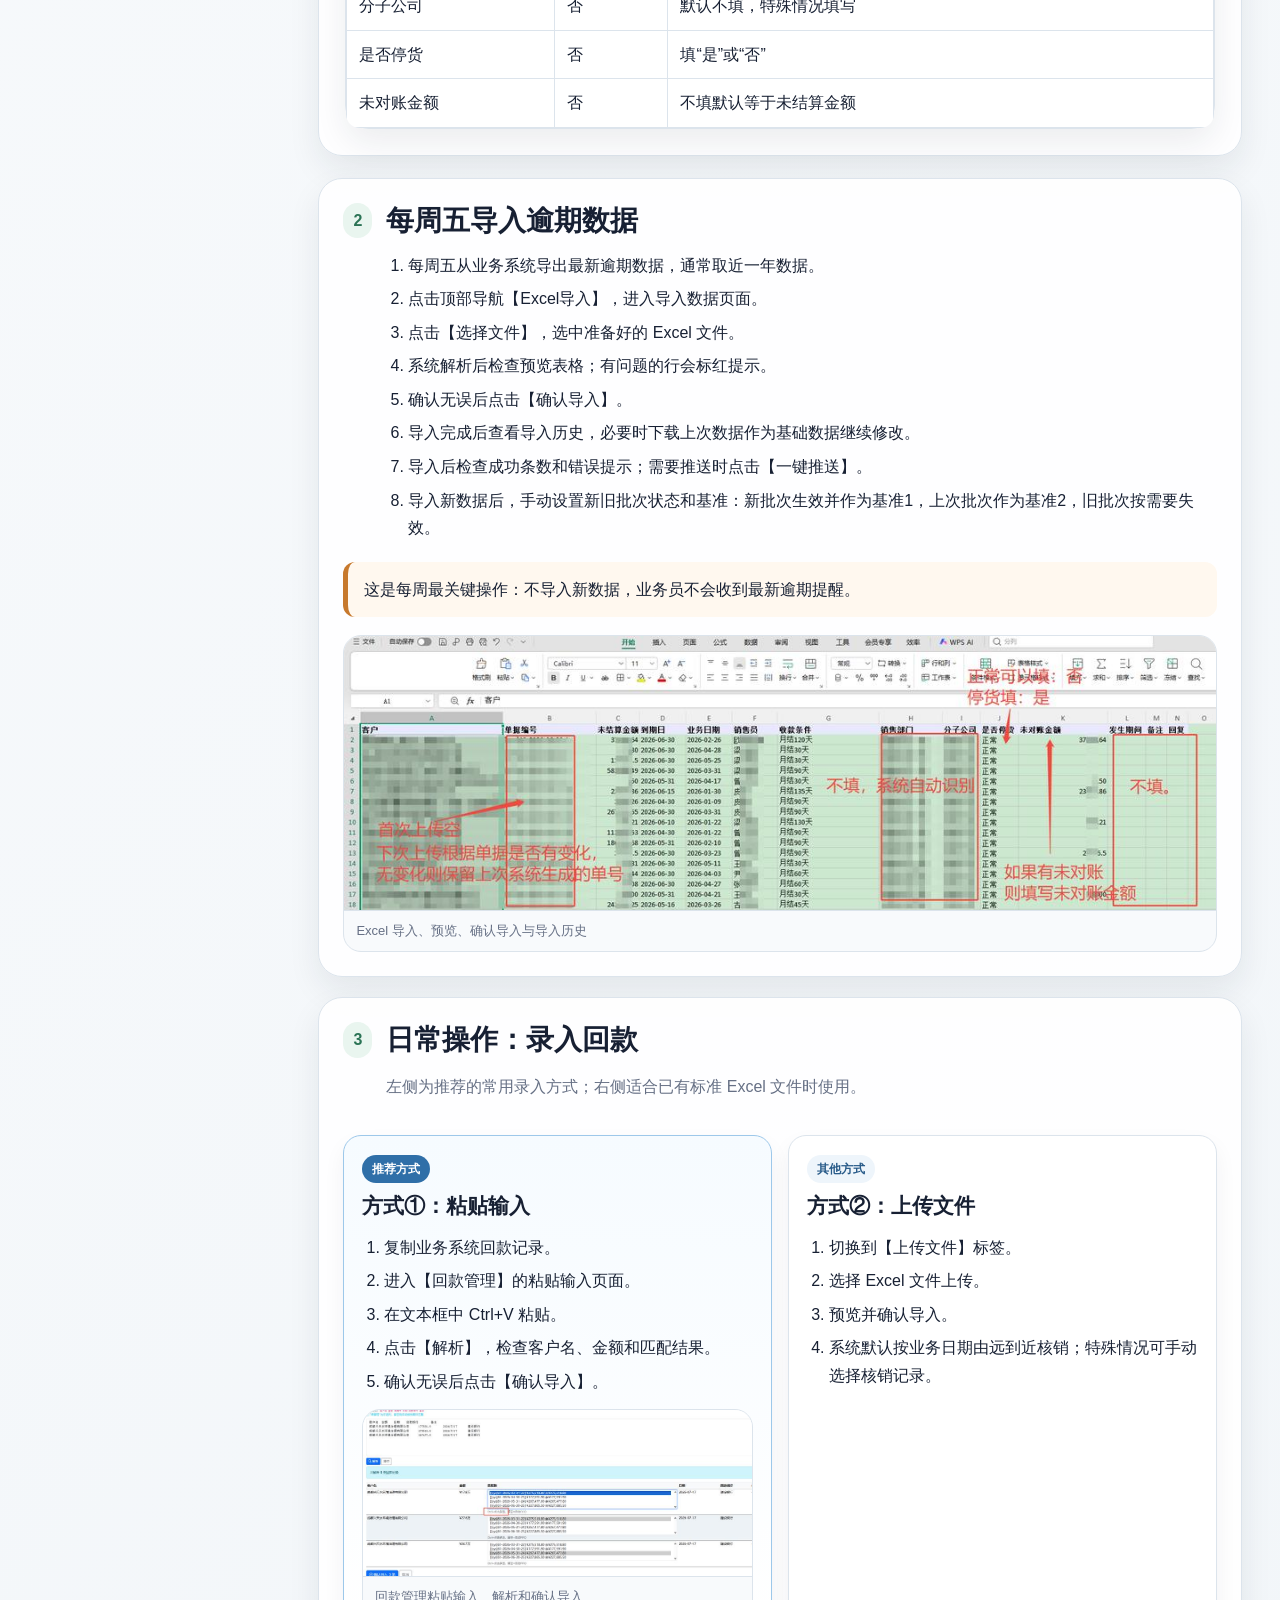
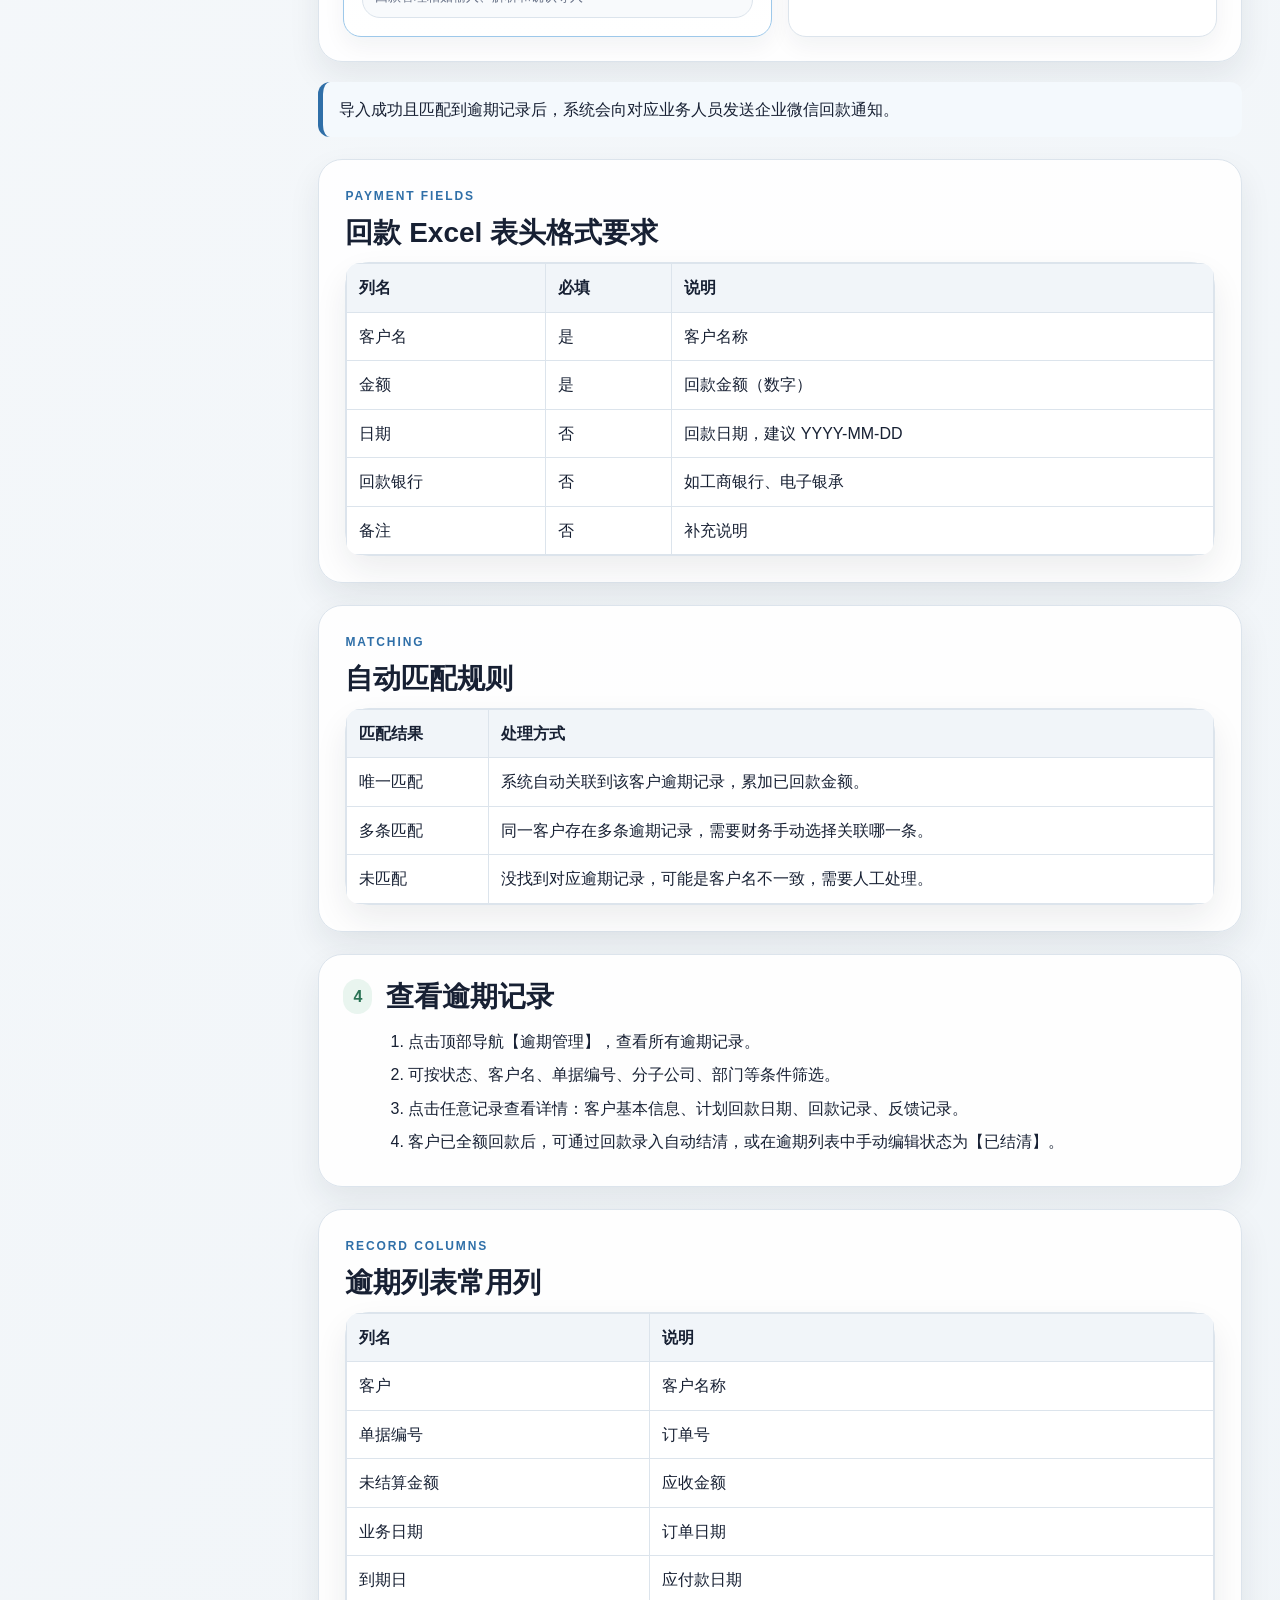
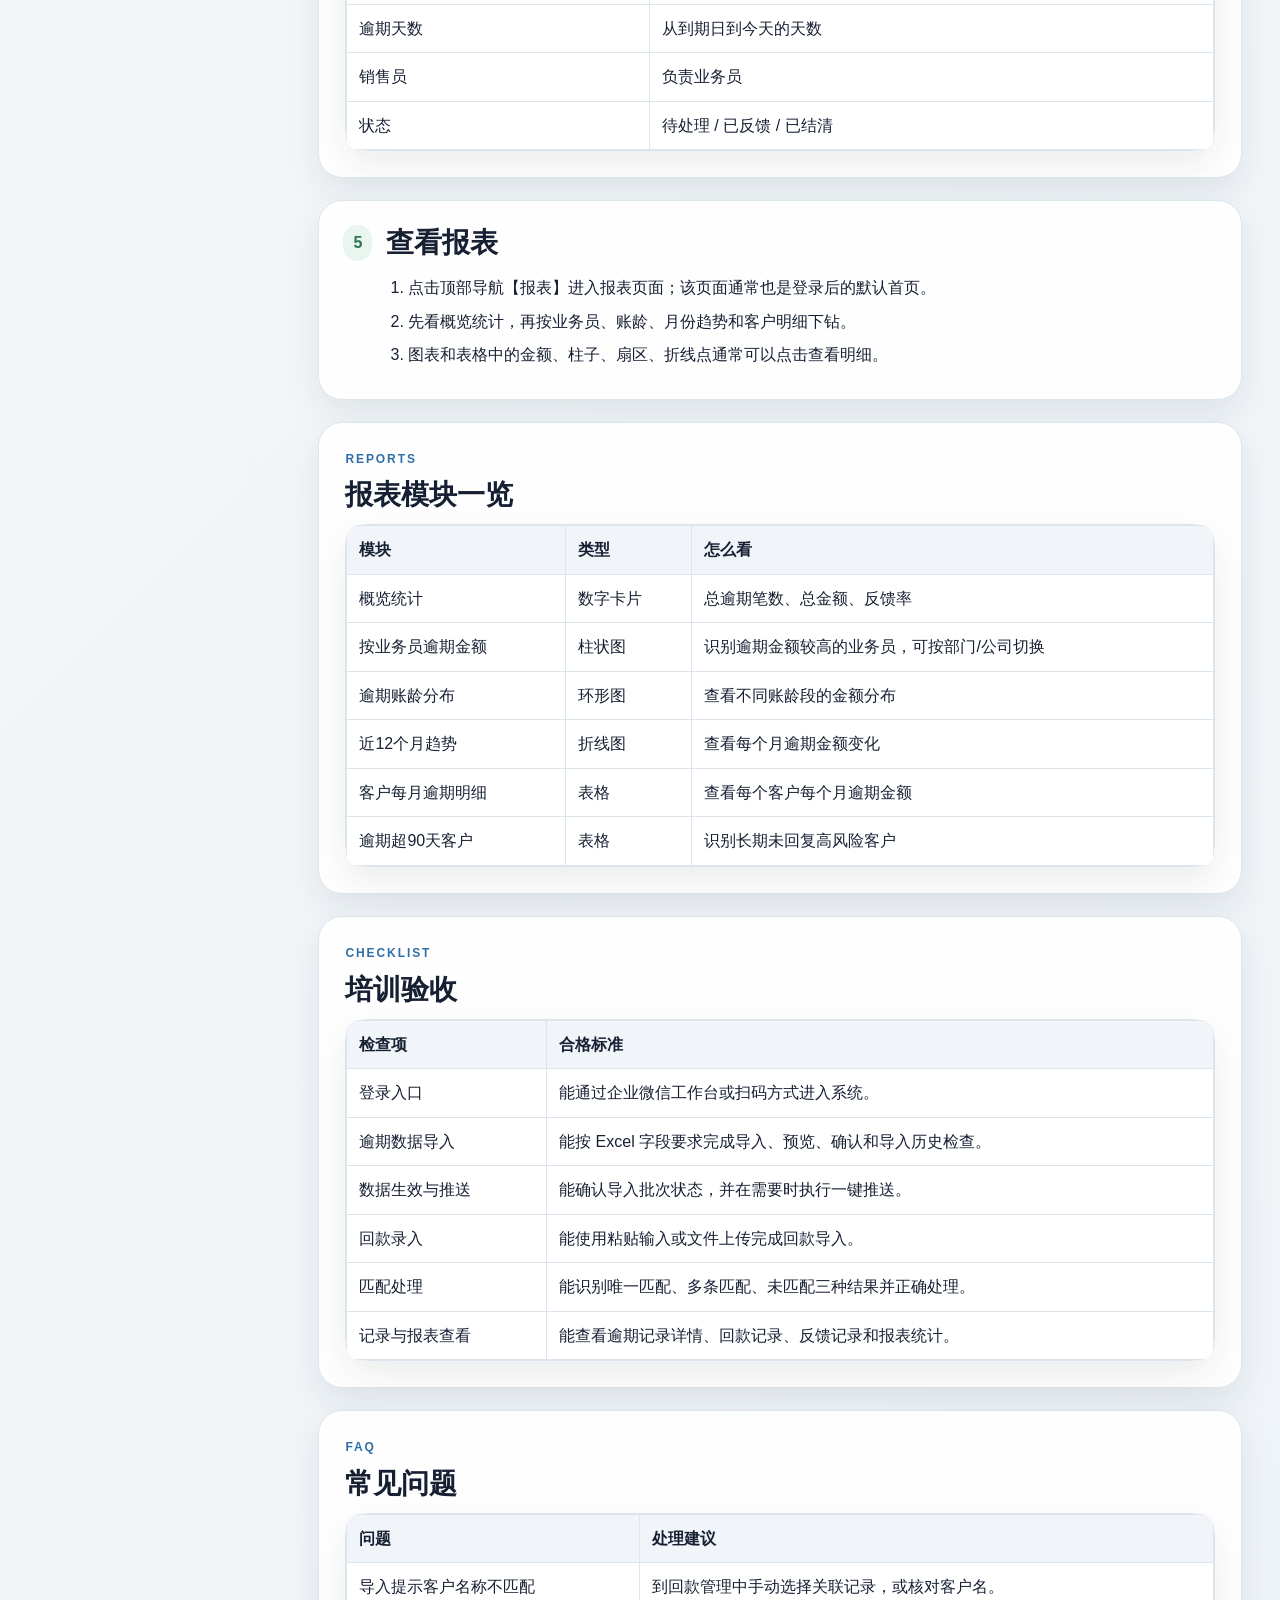
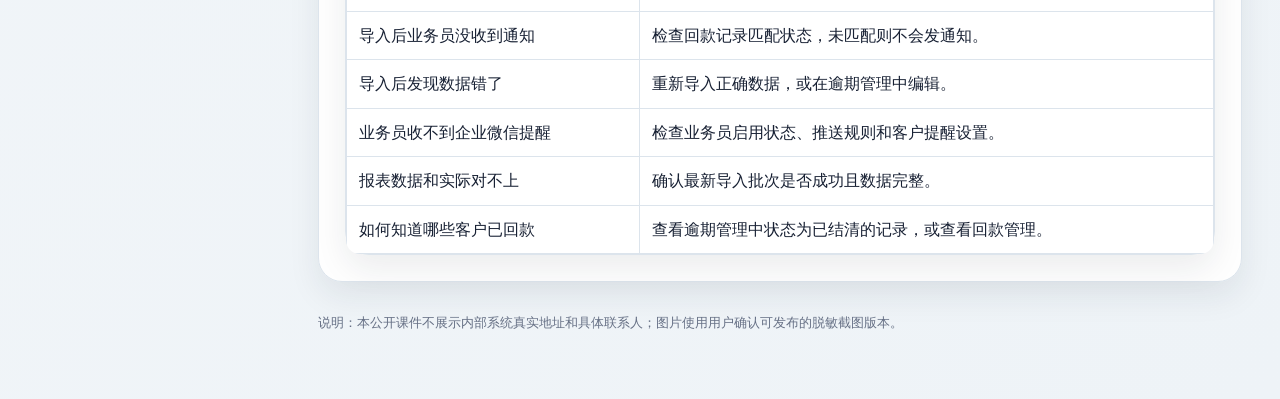
==== commit 79ad54cd: "Add finance checklist and image zoom" ====
--- a/finance.html
+++ b/finance.html
@@ -47,12 +47,13 @@
 .lesson.green .badge{background:#e9f5ef;color:#2b7355}.lesson.orange .badge{background:#fff0de;color:#a56522}.lesson.red .badge{background:#fff0ef;color:#a2403a}
 .steps{margin:14px 0 0;padding-left:22px}.steps li{margin:6px 0}
 .method-row{display:grid;grid-template-columns:repeat(2,minmax(0,1fr));gap:16px;margin-top:18px}
+.method-row.stacked{grid-template-columns:1fr}
 .method-card{border:1px solid var(--line);border-radius:18px;background:#fff;padding:18px;box-shadow:0 10px 22px rgba(23,32,51,.05)}
 .method-card.recommended{border-color:#9dc8ea;background:linear-gradient(180deg,#f6fbff,#fff)}
 .method-kicker{display:inline-flex;align-items:center;gap:6px;border-radius:999px;padding:4px 10px;background:#eef5fb;color:#285b89;font-size:12px;font-weight:800;margin-bottom:10px}
 .method-card.recommended .method-kicker{background:#2f6fa8;color:#fff}
 .method-card .fig-grid{margin-top:14px}
-.method-card.large-gallery .fig-grid.two,.method-card.large-gallery .fig-grid.multi{grid-template-columns:minmax(0,1fr)}
+.method-card.large-gallery .fig-grid.two,.method-card.large-gallery .fig-grid.multi{grid-template-columns:repeat(2,minmax(320px,1fr))}
 .fig-grid{display:grid;gap:14px;margin-top:18px;align-items:start;justify-content:start}
 .fig-grid.one,body.sidebar-collapsed .fig-grid.one{grid-template-columns:minmax(260px,min(100%,760px))}
 .fig-grid.two,body.sidebar-collapsed .fig-grid.two{grid-template-columns:repeat(2,minmax(280px,560px))}
@@ -229,6 +230,7 @@
 <a href="#payment"><span class="nav-icon">•</span><span class="nav-label">录入回款</span></a>
 <a href="#records"><span class="nav-icon">•</span><span class="nav-label">查看逾期记录</span></a>
 <a href="#reports"><span class="nav-icon">•</span><span class="nav-label">查看报表</span></a>
+<a href="#check"><span class="nav-icon">•</span><span class="nav-label">培训验收</span></a>
 <a href="#faq"><span class="nav-icon">•</span><span class="nav-label">常见问题</span></a></div></nav>
   <p class="sidebar-note">提示：左侧栏目可手动折叠；页面顺序为管理员、业务人员、财务人员。</p>
 </aside>
@@ -271,7 +273,8 @@
   <div class="lesson-head"><span class="badge">5</span><div><h2>查看报表</h2><ol class="steps"><li>点击顶部导航【报表】进入报表页面；该页面通常也是登录后的默认首页。</li><li>先看概览统计，再按业务员、账龄、月份趋势和客户明细下钻。</li><li>图表和表格中的金额、柱子、扇区、折线点通常可以点击查看明细。</li></ol></div></div>
   
   
-</section><section class="section"><p class="eyebrow">Reports</p><h2>报表模块一览</h2><div class="table-wrap"><table><thead><tr><th>模块</th><th>类型</th><th>怎么看</th></tr></thead><tbody><tr><td>概览统计</td><td>数字卡片</td><td>总逾期笔数、总金额、反馈率</td></tr><tr><td>按业务员逾期金额</td><td>柱状图</td><td>识别逾期金额较高的业务员，可按部门/公司切换</td></tr><tr><td>逾期账龄分布</td><td>环形图</td><td>查看不同账龄段的金额分布</td></tr><tr><td>近12个月趋势</td><td>折线图</td><td>查看每个月逾期金额变化</td></tr><tr><td>客户每月逾期明细</td><td>表格</td><td>查看每个客户每个月逾期金额</td></tr><tr><td>逾期超90天客户</td><td>表格</td><td>识别长期未回复高风险客户</td></tr></tbody></table></div></section><section id="faq" class="section"><p class="eyebrow">FAQ</p><h2>常见问题</h2><div class="table-wrap"><table><thead><tr><th>问题</th><th>处理建议</th></tr></thead><tbody><tr><td>导入提示客户名称不匹配</td><td>到回款管理中手动选择关联记录，或核对客户名。</td></tr><tr><td>导入后业务员没收到通知</td><td>检查回款记录匹配状态，未匹配则不会发通知。</td></tr><tr><td>导入后发现数据错了</td><td>重新导入正确数据，或在逾期管理中编辑。</td></tr><tr><td>业务员收不到企业微信提醒</td><td>检查业务员启用状态、推送规则和客户提醒设置。</td></tr><tr><td>报表数据和实际对不上</td><td>确认最新导入批次是否成功且数据完整。</td></tr><tr><td>如何知道哪些客户已回款</td><td>查看逾期管理中状态为已结清的记录，或查看回款管理。</td></tr></tbody></table></div></section><footer>说明：本公开课件不展示内部系统真实地址和具体联系人；图片使用用户确认可发布的脱敏截图版本。</footer></main>
+</section><section class="section"><p class="eyebrow">Reports</p><h2>报表模块一览</h2><div class="table-wrap"><table><thead><tr><th>模块</th><th>类型</th><th>怎么看</th></tr></thead><tbody><tr><td>概览统计</td><td>数字卡片</td><td>总逾期笔数、总金额、反馈率</td></tr><tr><td>按业务员逾期金额</td><td>柱状图</td><td>识别逾期金额较高的业务员，可按部门/公司切换</td></tr><tr><td>逾期账龄分布</td><td>环形图</td><td>查看不同账龄段的金额分布</td></tr><tr><td>近12个月趋势</td><td>折线图</td><td>查看每个月逾期金额变化</td></tr><tr><td>客户每月逾期明细</td><td>表格</td><td>查看每个客户每个月逾期金额</td></tr><tr><td>逾期超90天客户</td><td>表格</td><td>识别长期未回复高风险客户</td></tr></tbody></table></div></section><section id="check" class="section"><p class="eyebrow">Checklist</p><h2>培训验收</h2>
+<div class="table-wrap"><table><thead><tr><th>检查项</th><th>合格标准</th></tr></thead><tbody><tr><td>登录入口</td><td>能通过企业微信工作台或扫码方式进入系统。</td></tr><tr><td>逾期数据导入</td><td>能按 Excel 字段要求完成导入、预览、确认和导入历史检查。</td></tr><tr><td>数据生效与推送</td><td>能确认导入批次状态，并在需要时执行一键推送。</td></tr><tr><td>回款录入</td><td>能使用粘贴输入或文件上传完成回款导入。</td></tr><tr><td>匹配处理</td><td>能识别唯一匹配、多条匹配、未匹配三种结果并正确处理。</td></tr><tr><td>记录与报表查看</td><td>能查看逾期记录详情、回款记录、反馈记录和报表统计。</td></tr></tbody></table></div></section><section id="faq" class="section"><p class="eyebrow">FAQ</p><h2>常见问题</h2><div class="table-wrap"><table><thead><tr><th>问题</th><th>处理建议</th></tr></thead><tbody><tr><td>导入提示客户名称不匹配</td><td>到回款管理中手动选择关联记录，或核对客户名。</td></tr><tr><td>导入后业务员没收到通知</td><td>检查回款记录匹配状态，未匹配则不会发通知。</td></tr><tr><td>导入后发现数据错了</td><td>重新导入正确数据，或在逾期管理中编辑。</td></tr><tr><td>业务员收不到企业微信提醒</td><td>检查业务员启用状态、推送规则和客户提醒设置。</td></tr><tr><td>报表数据和实际对不上</td><td>确认最新导入批次是否成功且数据完整。</td></tr><tr><td>如何知道哪些客户已回款</td><td>查看逾期管理中状态为已结清的记录，或查看回款管理。</td></tr></tbody></table></div></section><footer>说明：本公开课件不展示内部系统真实地址和具体联系人；图片使用用户确认可发布的脱敏截图版本。</footer></main>
 </div>
 <div class="review-panel"><h3>页面修改标注</h3><p class="muted">点击“开启标注”后，点图片或文字输入修改意见。</p><div id="reviewList"></div></div>
 <div class="review-tools"><button id="reviewToggle" class="review-primary" onclick="toggleReviewMode()">开启标注</button><button class="review-secondary" onclick="copyReviewNotes()">复制清单</button><button class="review-secondary" onclick="clearReviewNotes()">清空标注</button></div>
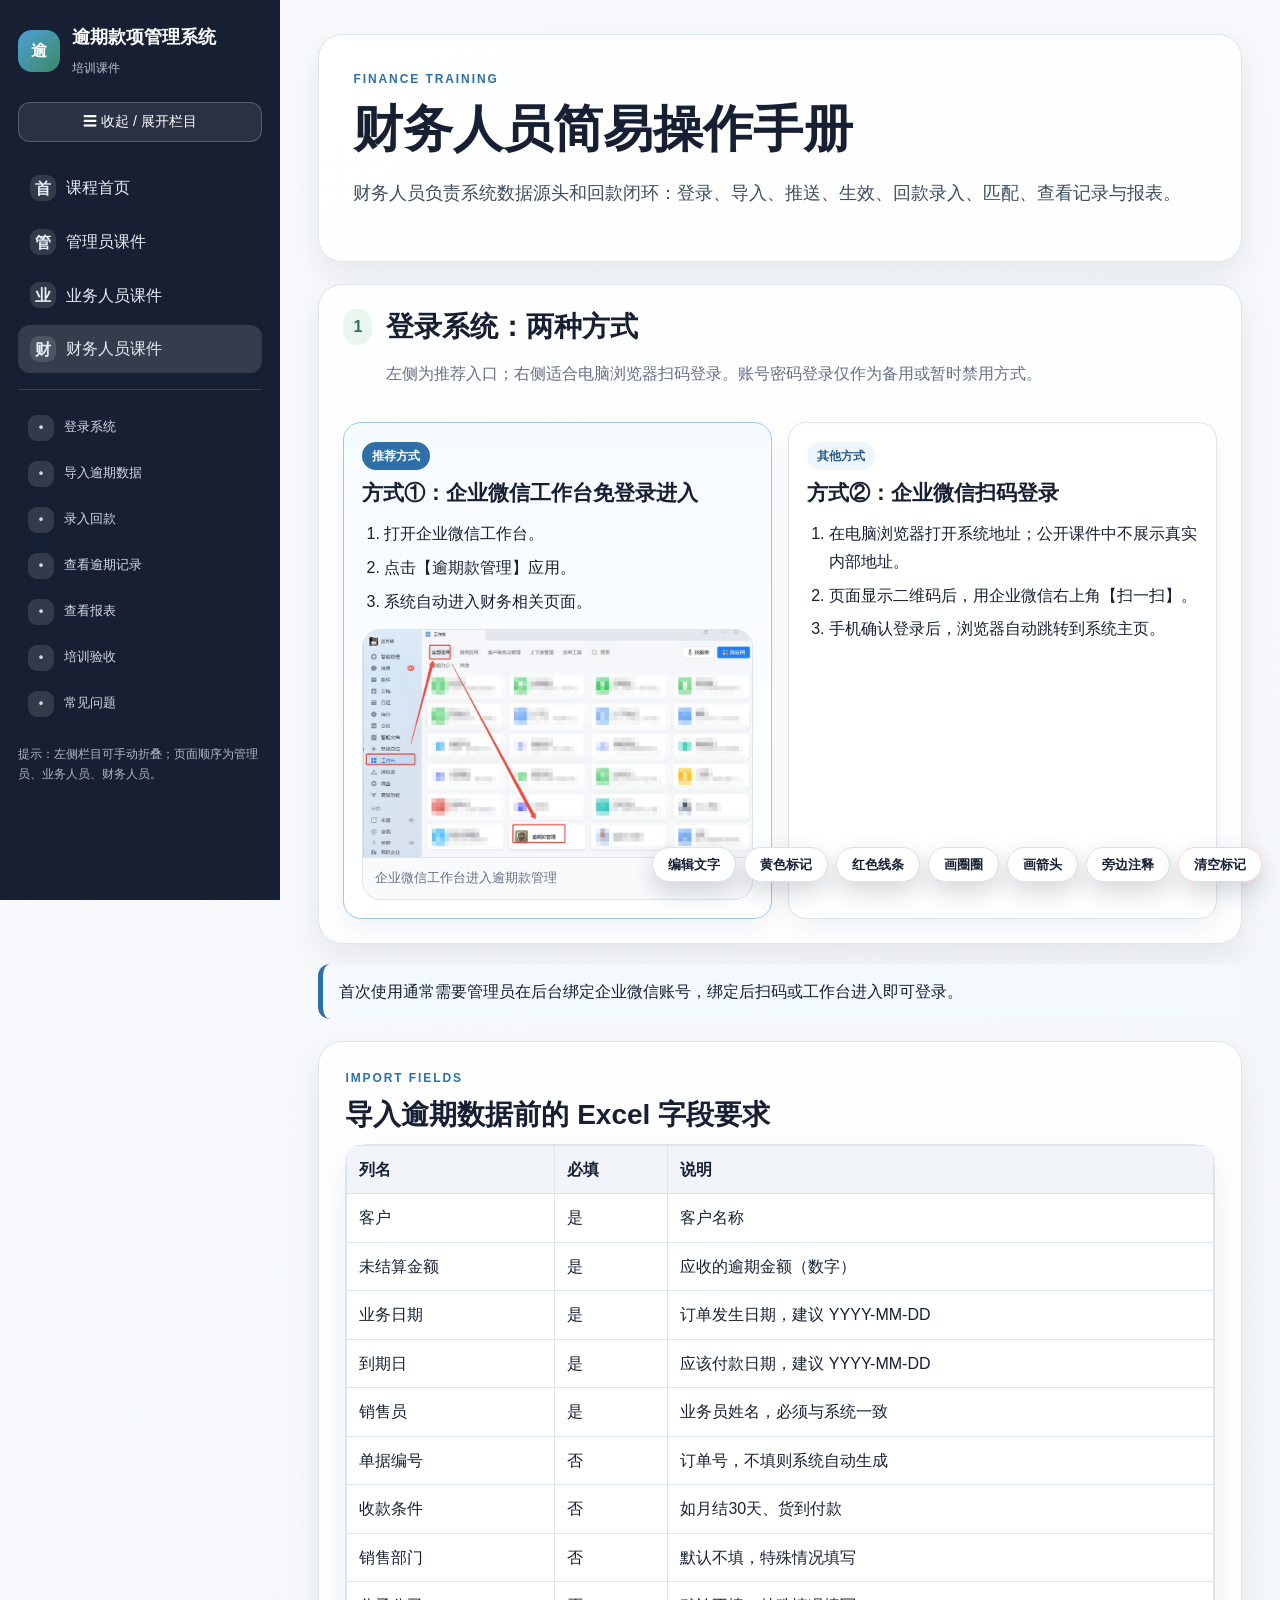
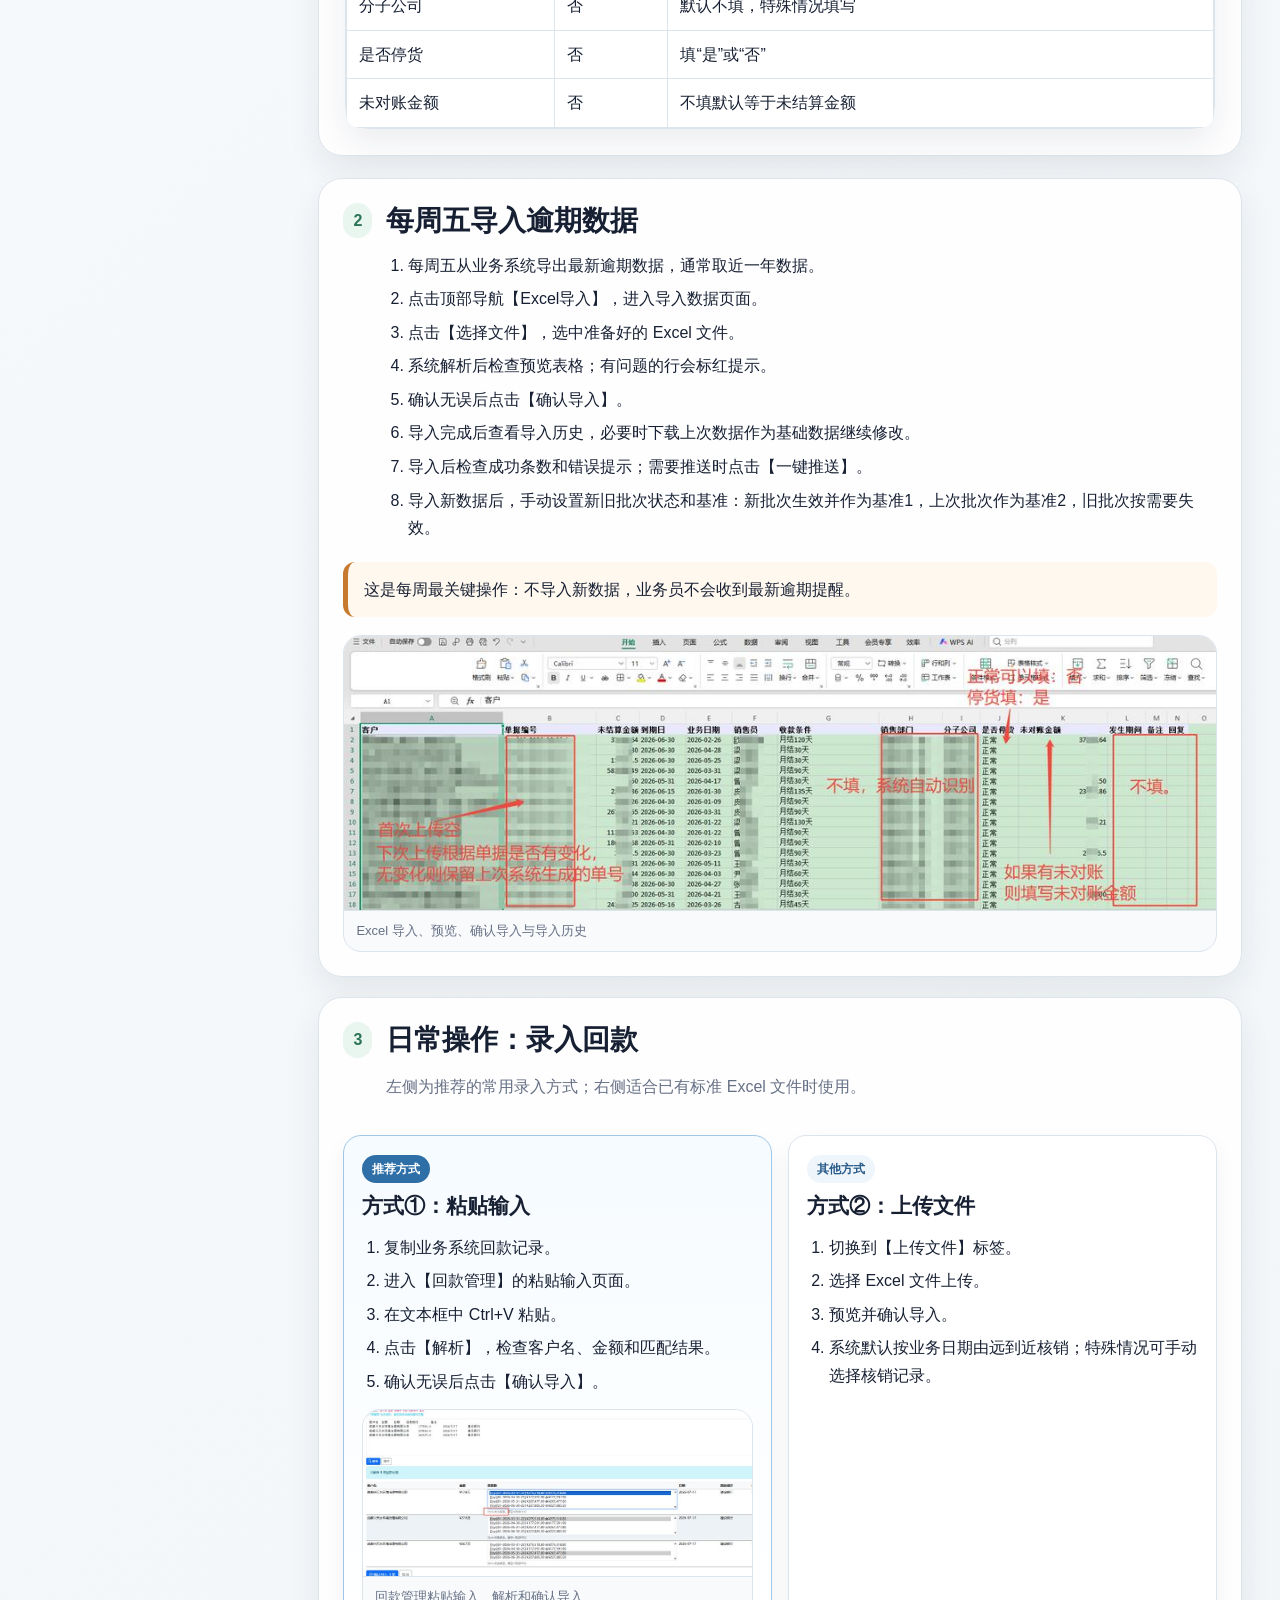
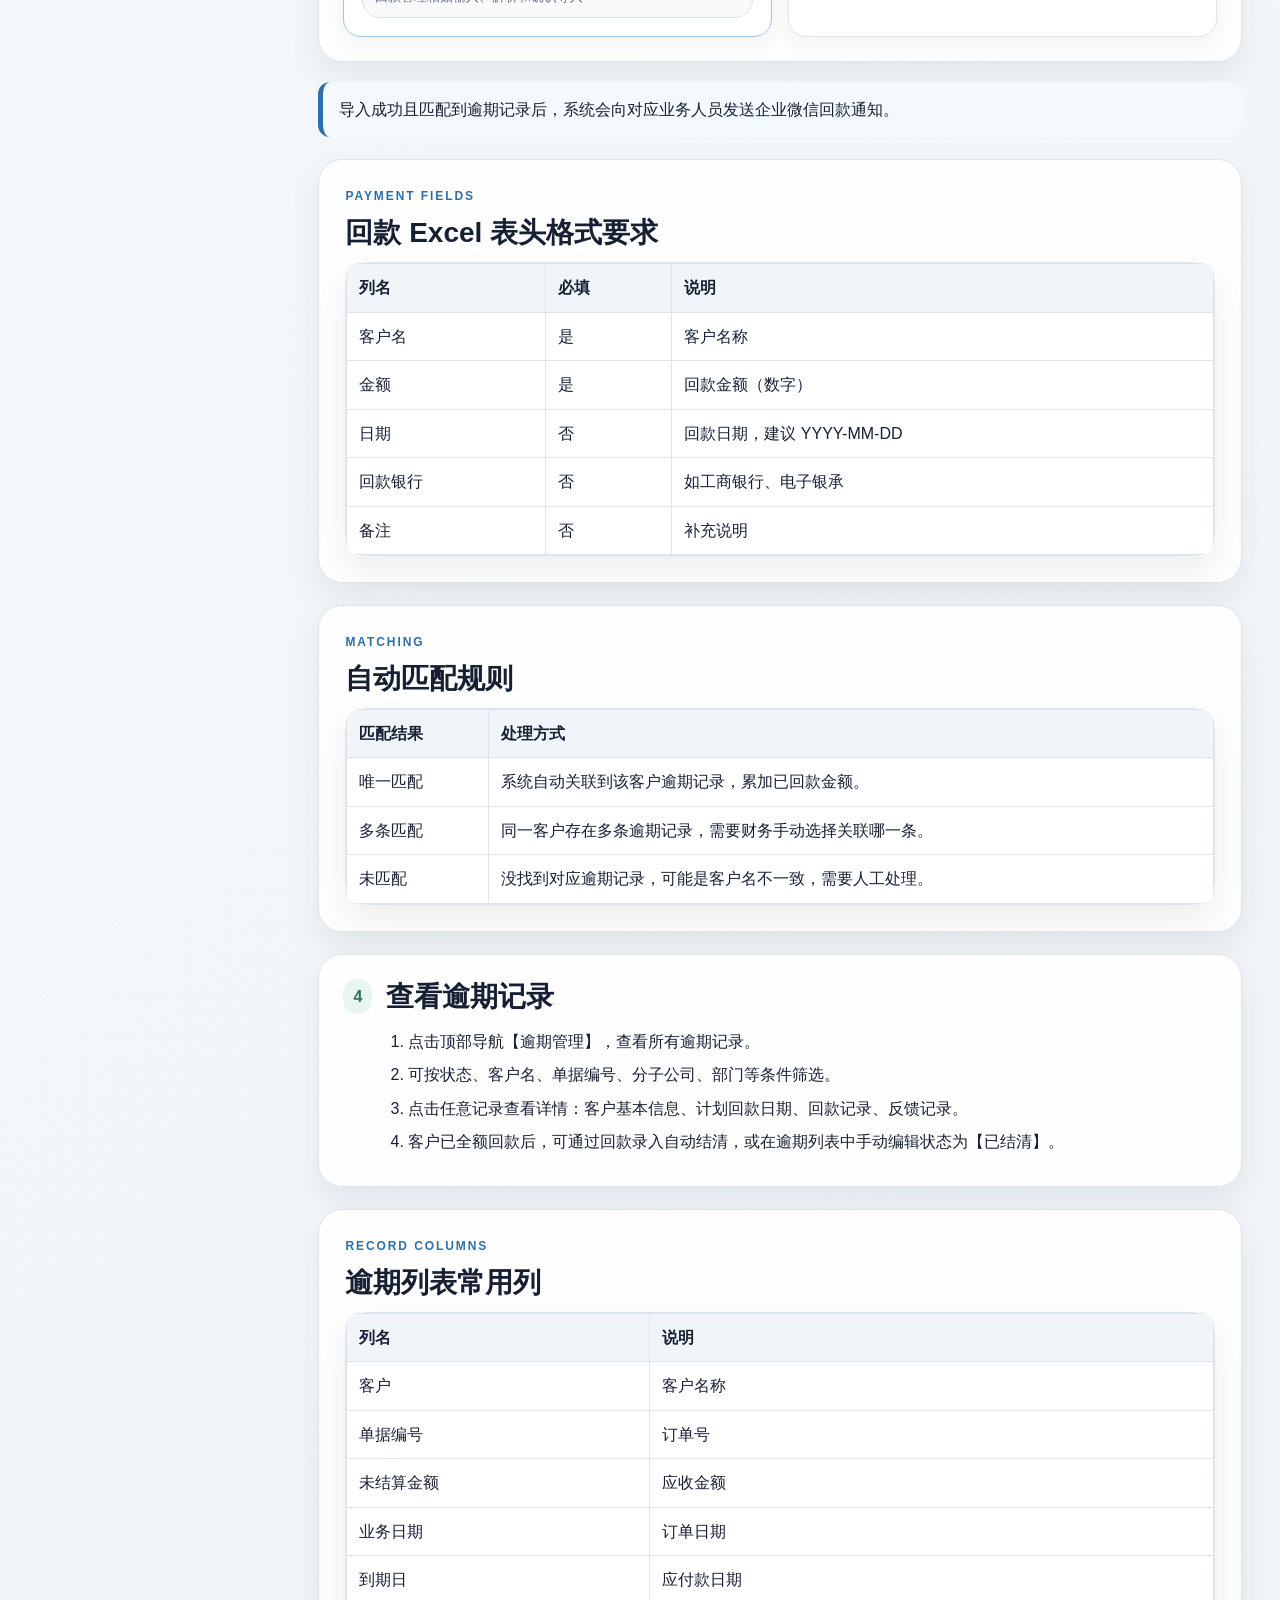
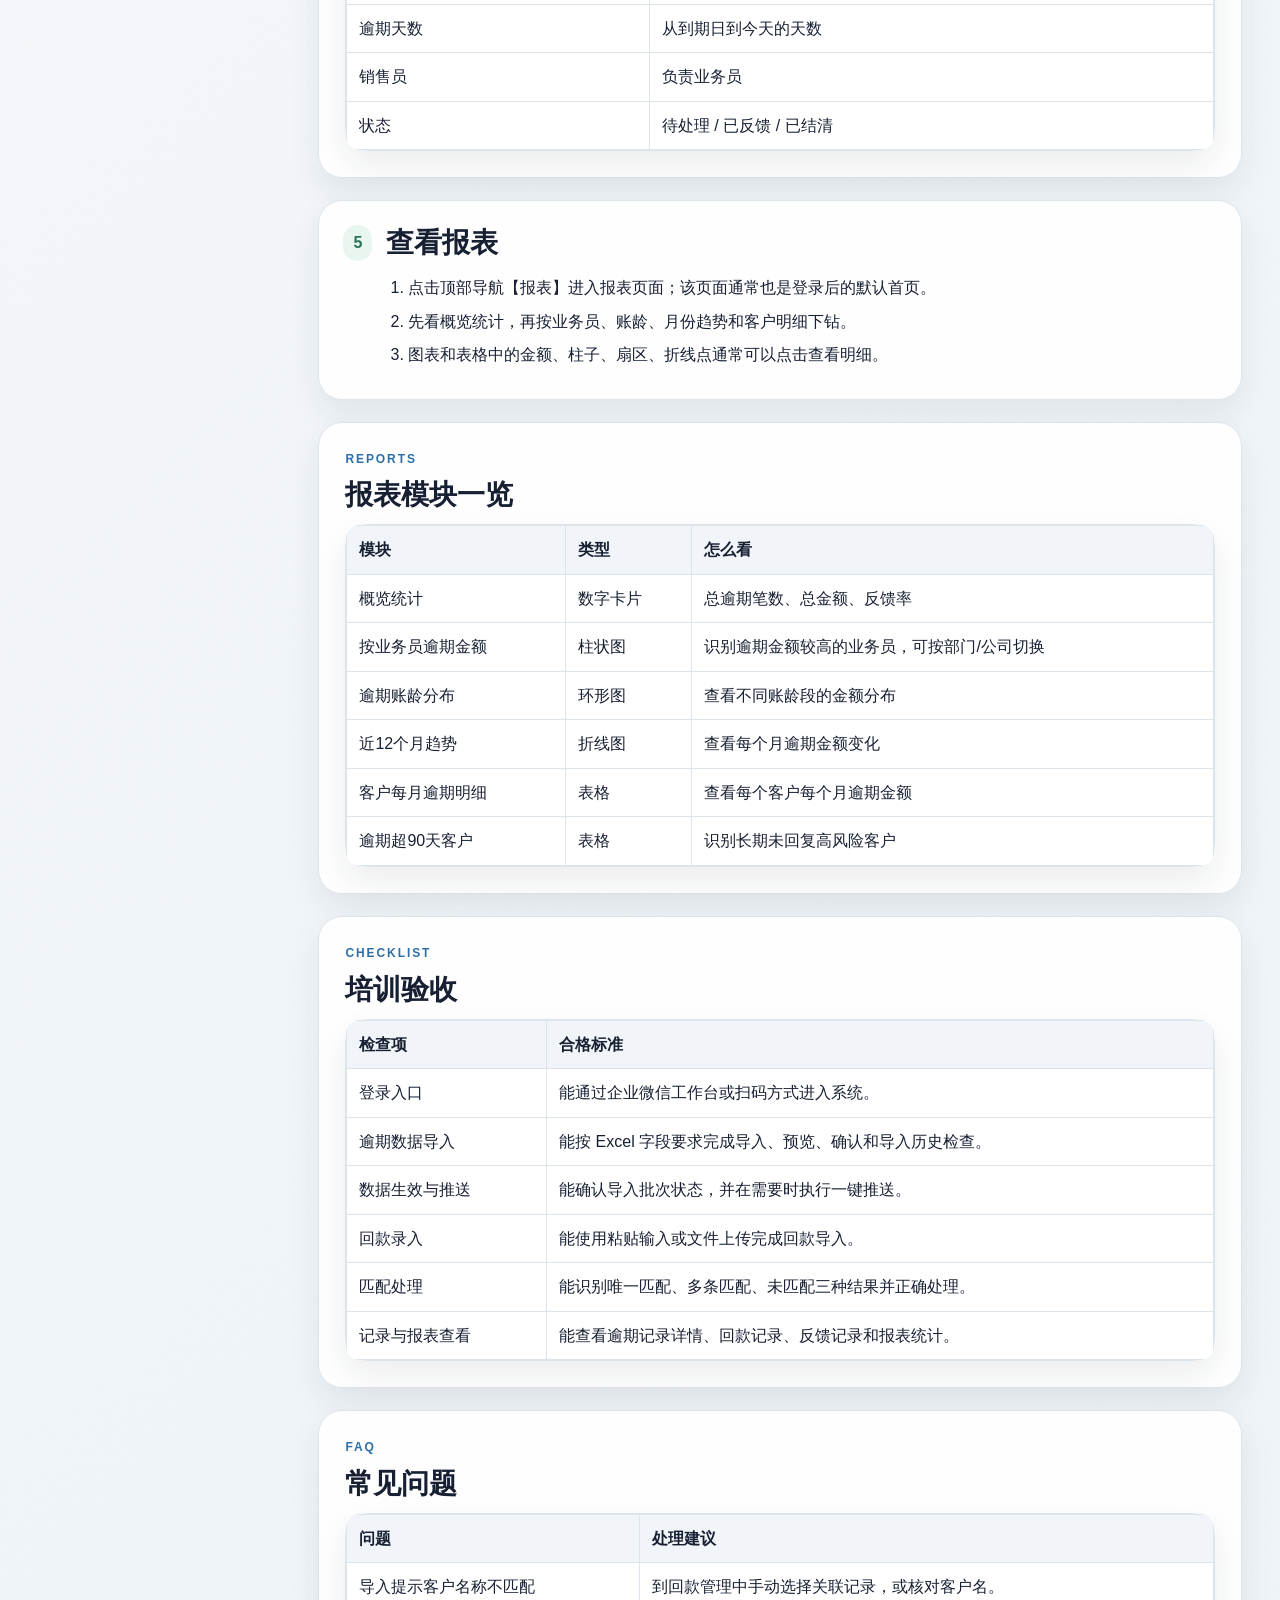
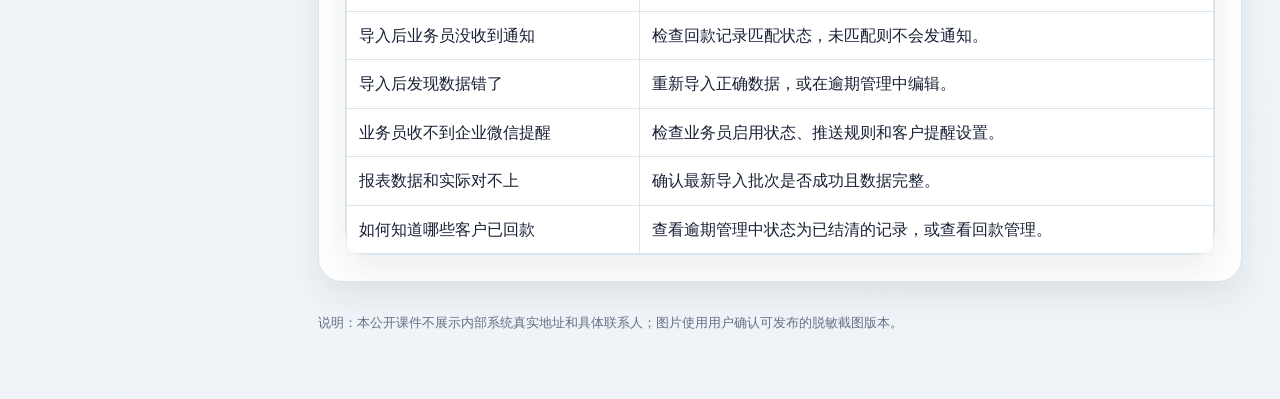
==== commit a514b001: "新增课件页面讲解批注工具" ====
--- a/finance.html
+++ b/finance.html
@@ -83,6 +83,7 @@
 @media(max-width:1100px){.fig-grid.two,.fig-grid.multi,body.sidebar-collapsed .fig-grid.two,body.sidebar-collapsed .fig-grid.multi{grid-template-columns:repeat(2,minmax(260px,1fr))}}
 @media(max-width:860px){.layout{display:block}.sidebar{height:auto;position:relative}.toggle{display:none}body.sidebar-collapsed .brand-text,body.sidebar-collapsed .nav-label,body.sidebar-collapsed .sidebar-note{display:block}.grid,.method-row{grid-template-columns:1fr}.fig-grid.one,.fig-grid.two,.fig-grid.multi,body.sidebar-collapsed .fig-grid.one,body.sidebar-collapsed .fig-grid.two,body.sidebar-collapsed .fig-grid.multi{grid-template-columns:1fr}main{padding:22px 14px}.review-tools{left:12px;right:12px;bottom:12px}.review-panel{left:12px;right:12px;width:auto}}
 </style>
+<link rel="stylesheet" href="inline-editor.css">
 </head>
 <body>
 
@@ -276,7 +277,8 @@
 </section><section class="section"><p class="eyebrow">Reports</p><h2>报表模块一览</h2><div class="table-wrap"><table><thead><tr><th>模块</th><th>类型</th><th>怎么看</th></tr></thead><tbody><tr><td>概览统计</td><td>数字卡片</td><td>总逾期笔数、总金额、反馈率</td></tr><tr><td>按业务员逾期金额</td><td>柱状图</td><td>识别逾期金额较高的业务员，可按部门/公司切换</td></tr><tr><td>逾期账龄分布</td><td>环形图</td><td>查看不同账龄段的金额分布</td></tr><tr><td>近12个月趋势</td><td>折线图</td><td>查看每个月逾期金额变化</td></tr><tr><td>客户每月逾期明细</td><td>表格</td><td>查看每个客户每个月逾期金额</td></tr><tr><td>逾期超90天客户</td><td>表格</td><td>识别长期未回复高风险客户</td></tr></tbody></table></div></section><section id="check" class="section"><p class="eyebrow">Checklist</p><h2>培训验收</h2>
 <div class="table-wrap"><table><thead><tr><th>检查项</th><th>合格标准</th></tr></thead><tbody><tr><td>登录入口</td><td>能通过企业微信工作台或扫码方式进入系统。</td></tr><tr><td>逾期数据导入</td><td>能按 Excel 字段要求完成导入、预览、确认和导入历史检查。</td></tr><tr><td>数据生效与推送</td><td>能确认导入批次状态，并在需要时执行一键推送。</td></tr><tr><td>回款录入</td><td>能使用粘贴输入或文件上传完成回款导入。</td></tr><tr><td>匹配处理</td><td>能识别唯一匹配、多条匹配、未匹配三种结果并正确处理。</td></tr><tr><td>记录与报表查看</td><td>能查看逾期记录详情、回款记录、反馈记录和报表统计。</td></tr></tbody></table></div></section><section id="faq" class="section"><p class="eyebrow">FAQ</p><h2>常见问题</h2><div class="table-wrap"><table><thead><tr><th>问题</th><th>处理建议</th></tr></thead><tbody><tr><td>导入提示客户名称不匹配</td><td>到回款管理中手动选择关联记录，或核对客户名。</td></tr><tr><td>导入后业务员没收到通知</td><td>检查回款记录匹配状态，未匹配则不会发通知。</td></tr><tr><td>导入后发现数据错了</td><td>重新导入正确数据，或在逾期管理中编辑。</td></tr><tr><td>业务员收不到企业微信提醒</td><td>检查业务员启用状态、推送规则和客户提醒设置。</td></tr><tr><td>报表数据和实际对不上</td><td>确认最新导入批次是否成功且数据完整。</td></tr><tr><td>如何知道哪些客户已回款</td><td>查看逾期管理中状态为已结清的记录，或查看回款管理。</td></tr></tbody></table></div></section><footer>说明：本公开课件不展示内部系统真实地址和具体联系人；图片使用用户确认可发布的脱敏截图版本。</footer></main>
 </div>
-<div class="review-panel"><h3>页面修改标注</h3><p class="muted">点击“开启标注”后，点图片或文字输入修改意见。</p><div id="reviewList"></div></div>
-<div class="review-tools"><button id="reviewToggle" class="review-primary" onclick="toggleReviewMode()">开启标注</button><button class="review-secondary" onclick="copyReviewNotes()">复制清单</button><button class="review-secondary" onclick="clearReviewNotes()">清空标注</button></div>
+<div id="editTip" class="edit-tip">选择工具后，在页面文字上直接操作，内容会自动保存</div>
+<div class="edit-tools"><button class="edit-primary" data-edit-tool="edit" onclick="setInlineTool('edit')">编辑文字</button><button data-edit-tool="highlight" onclick="setInlineTool('highlight')">黄色标记</button><button data-edit-tool="underline" onclick="setInlineTool('underline')">红色线条</button><button data-edit-tool="circle" onclick="setInlineTool('circle')">画圈圈</button><button data-edit-tool="arrow" onclick="setInlineTool('arrow')">画箭头</button><button data-edit-tool="note" onclick="setInlineTool('note')">旁边注释</button><button class="edit-danger" onclick="restoreInlineText()">清空标记</button></div>
+<script src="inline-editor.js"></script>
 </body>
 </html>
--- a/inline-editor.css
+++ b/inline-editor.css
@@ -0,0 +1,21 @@
+.edit-tools{position:fixed;right:18px;bottom:18px;z-index:1100;display:flex;gap:8px;flex-wrap:wrap;justify-content:flex-end;max-width:min(880px,calc(100vw - 36px))}
+.edit-tools button{border:1px solid #d9e2ec;border-radius:999px;padding:10px 15px;box-shadow:0 10px 24px rgba(23,32,51,.18);cursor:pointer;font-weight:700;background:#fff;color:#172033;line-height:1}
+.edit-tools button:hover{transform:translateY(-1px)}
+.edit-tools button.active,.edit-primary{background:#2f6fa8;color:#fff;border-color:#2f6fa8}
+.edit-danger{color:#b42318;border-color:#ffd0cb!important}
+.edit-tip{position:fixed;right:18px;bottom:72px;z-index:1099;padding:9px 13px;border-radius:12px;background:#172033;color:#fff;font-size:13px;box-shadow:0 10px 24px rgba(23,32,51,.2);display:none}
+body.edit-mode .edit-tip,body.mark-mode .edit-tip,body.draw-mode .edit-tip{display:block}
+body.edit-mode main [contenteditable="true"]{cursor:text;outline:1px dashed rgba(47,111,168,.45);outline-offset:3px;border-radius:4px}
+body.edit-mode main [contenteditable="true"]:hover,body.edit-mode main [contenteditable="true"]:focus{outline:3px solid #2f6fa8;background:rgba(47,111,168,.06)}
+body.mark-mode main{cursor:text}
+body.draw-mode{user-select:none}
+body.draw-mode .draw-layer{cursor:crosshair}
+.draw-layer{position:absolute;left:0;top:0;width:100%;height:max(100%,100vh);z-index:1080;pointer-events:none;overflow:visible}
+.draw-layer [data-drawing="true"]{filter:drop-shadow(0 2px 1px rgba(255,255,255,.95)) drop-shadow(0 3px 8px rgba(239,68,68,.18))}
+.inline-highlight{background:linear-gradient(transparent 43%,rgba(255,214,80,.78) 43%);border-radius:3px;padding:0 2px}
+.inline-underline{border-bottom:3px solid #ef4444;padding-bottom:1px}
+.inline-note{position:relative;background:rgba(255,247,205,.85);border-bottom:2px solid #f59e0b;border-radius:3px;padding:0 2px}
+.inline-note::after{content:attr(title);position:absolute;left:calc(100% + 10px);top:50%;transform:translateY(-50%);min-width:150px;max-width:260px;padding:8px 10px;border-radius:10px;background:#fff7cd;color:#7a2e0e;border:1px solid #f7c948;box-shadow:0 8px 18px rgba(23,32,51,.16);font-size:13px;line-height:1.45;white-space:normal;z-index:8}
+.inline-note::before{content:"";position:absolute;left:100%;top:50%;width:10px;border-top:2px solid #f59e0b}
+.inline-note:hover::after{box-shadow:0 10px 24px rgba(23,32,51,.24)}
+@media(max-width:860px){.edit-tools{left:12px;right:12px;bottom:12px}.edit-tip{left:12px;right:12px;bottom:154px}.edit-tools button{padding:10px 12px}.inline-note::after{left:0;top:calc(100% + 8px);transform:none}.inline-note::before{display:none}}
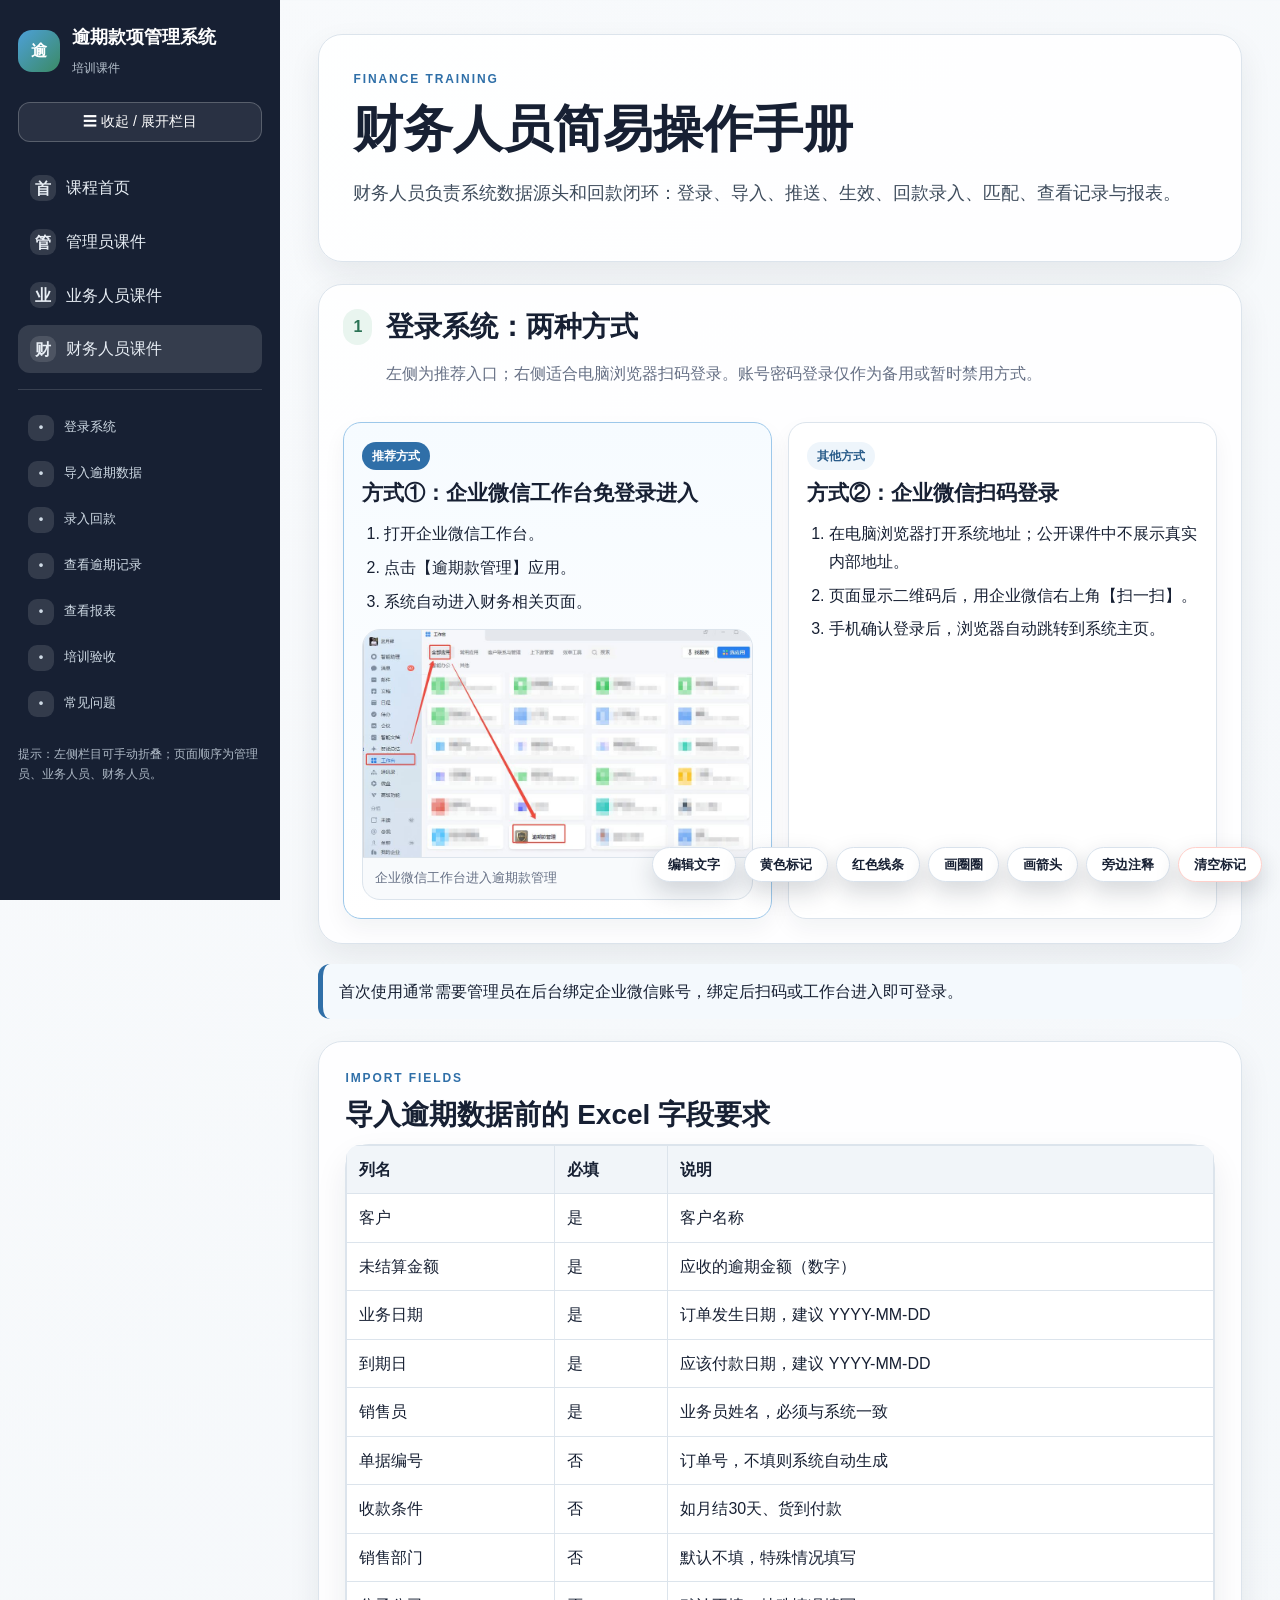
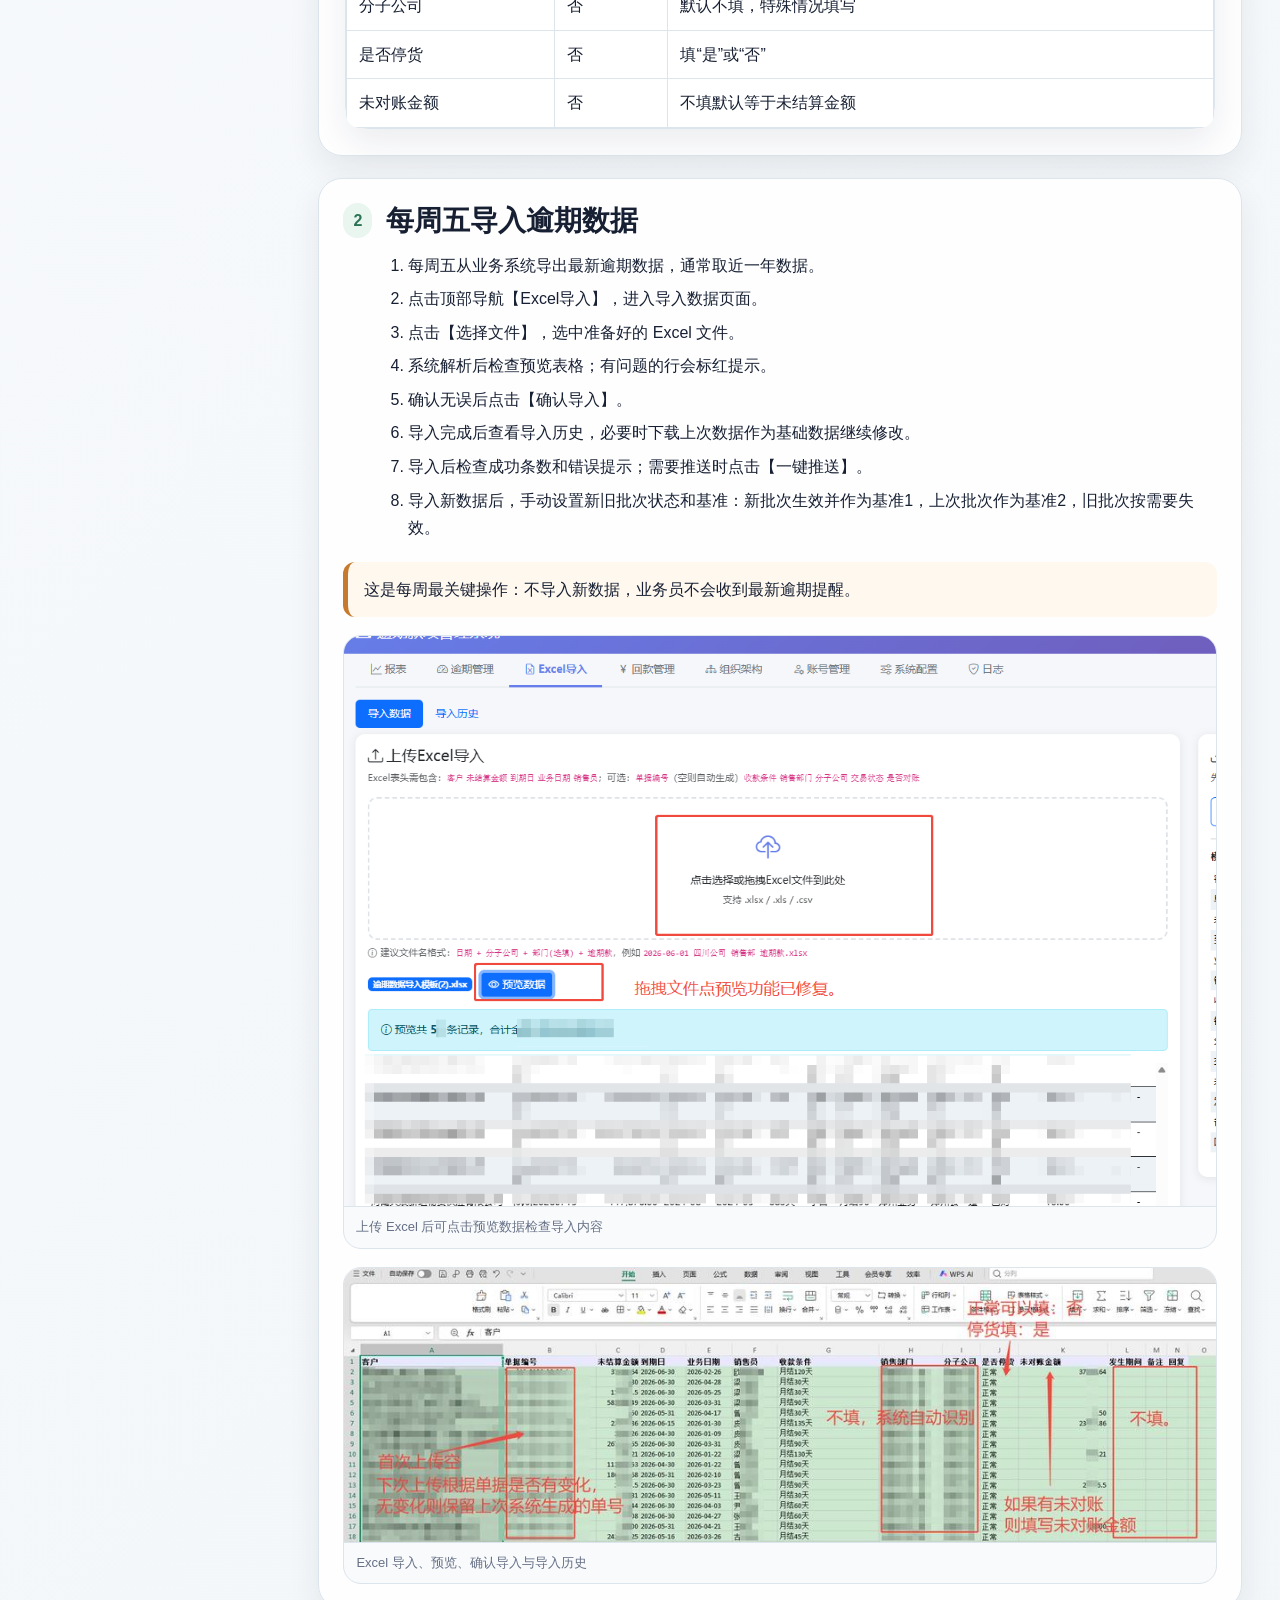
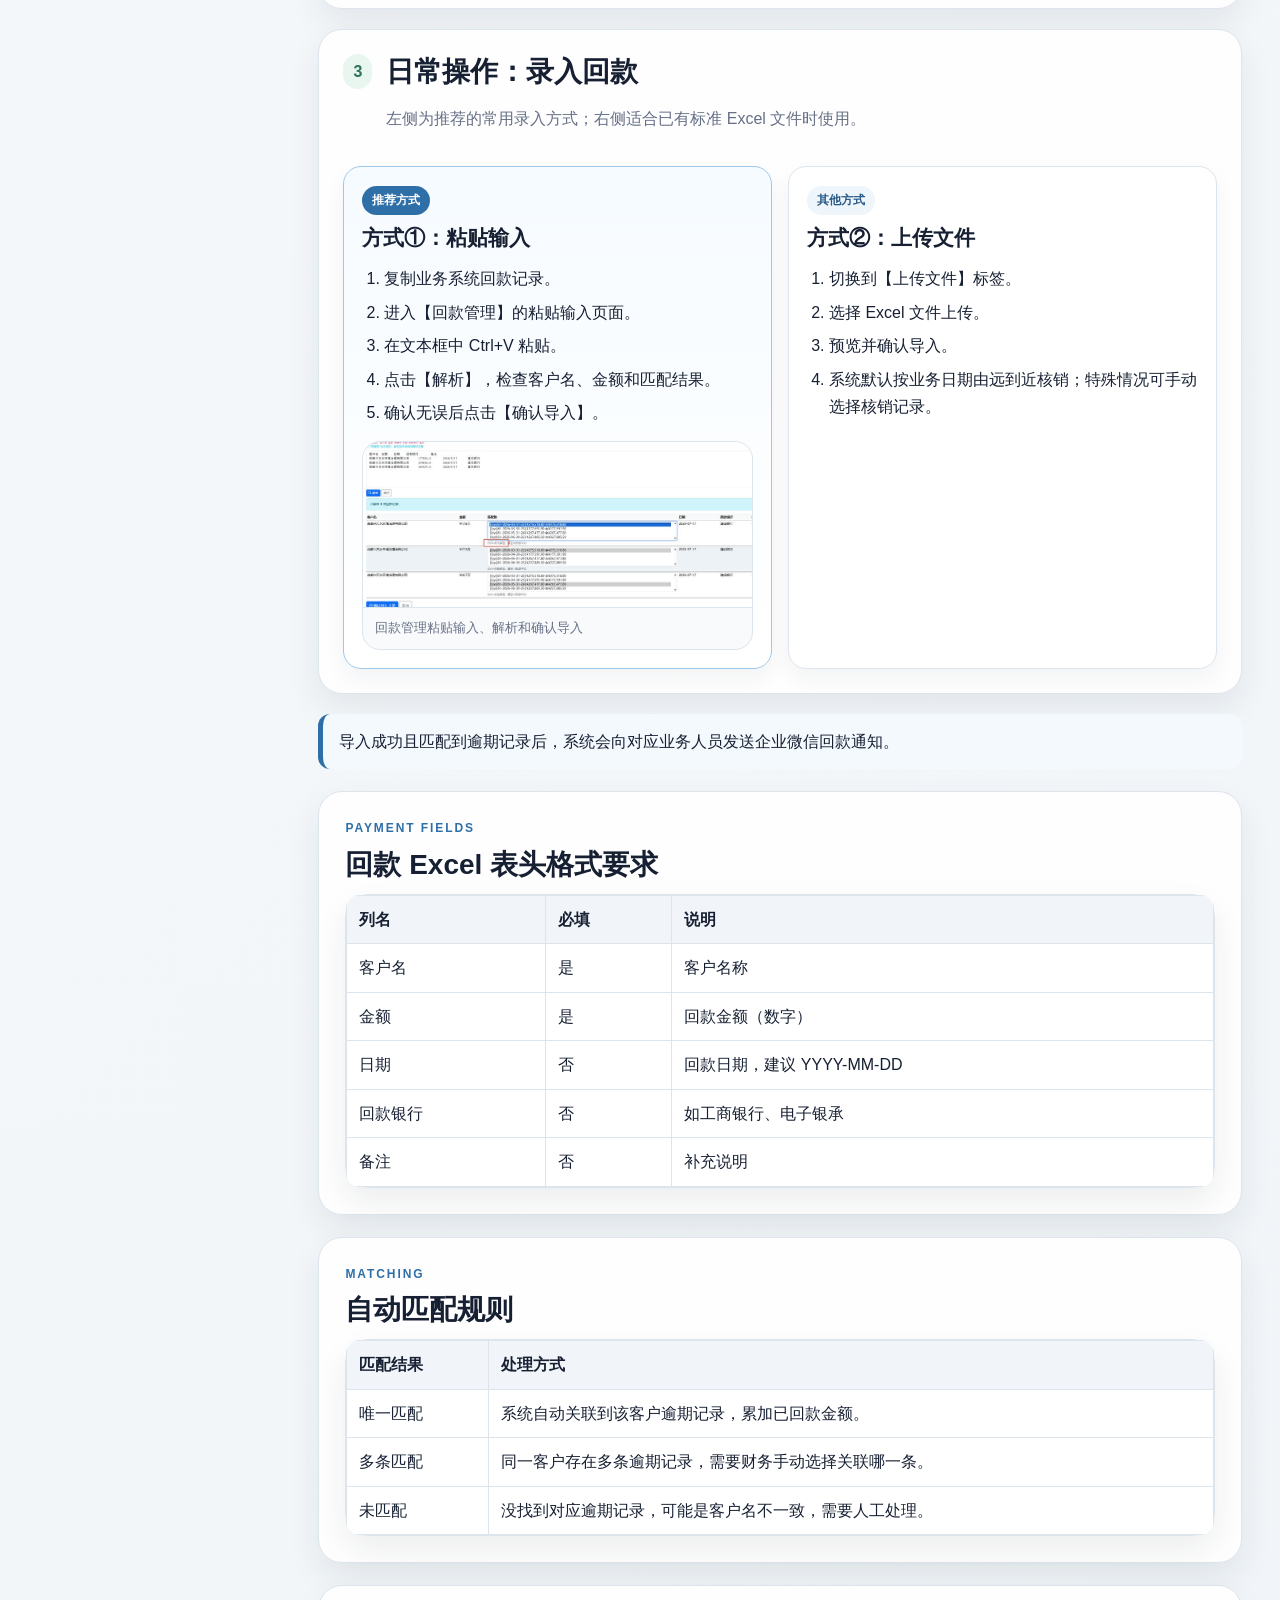
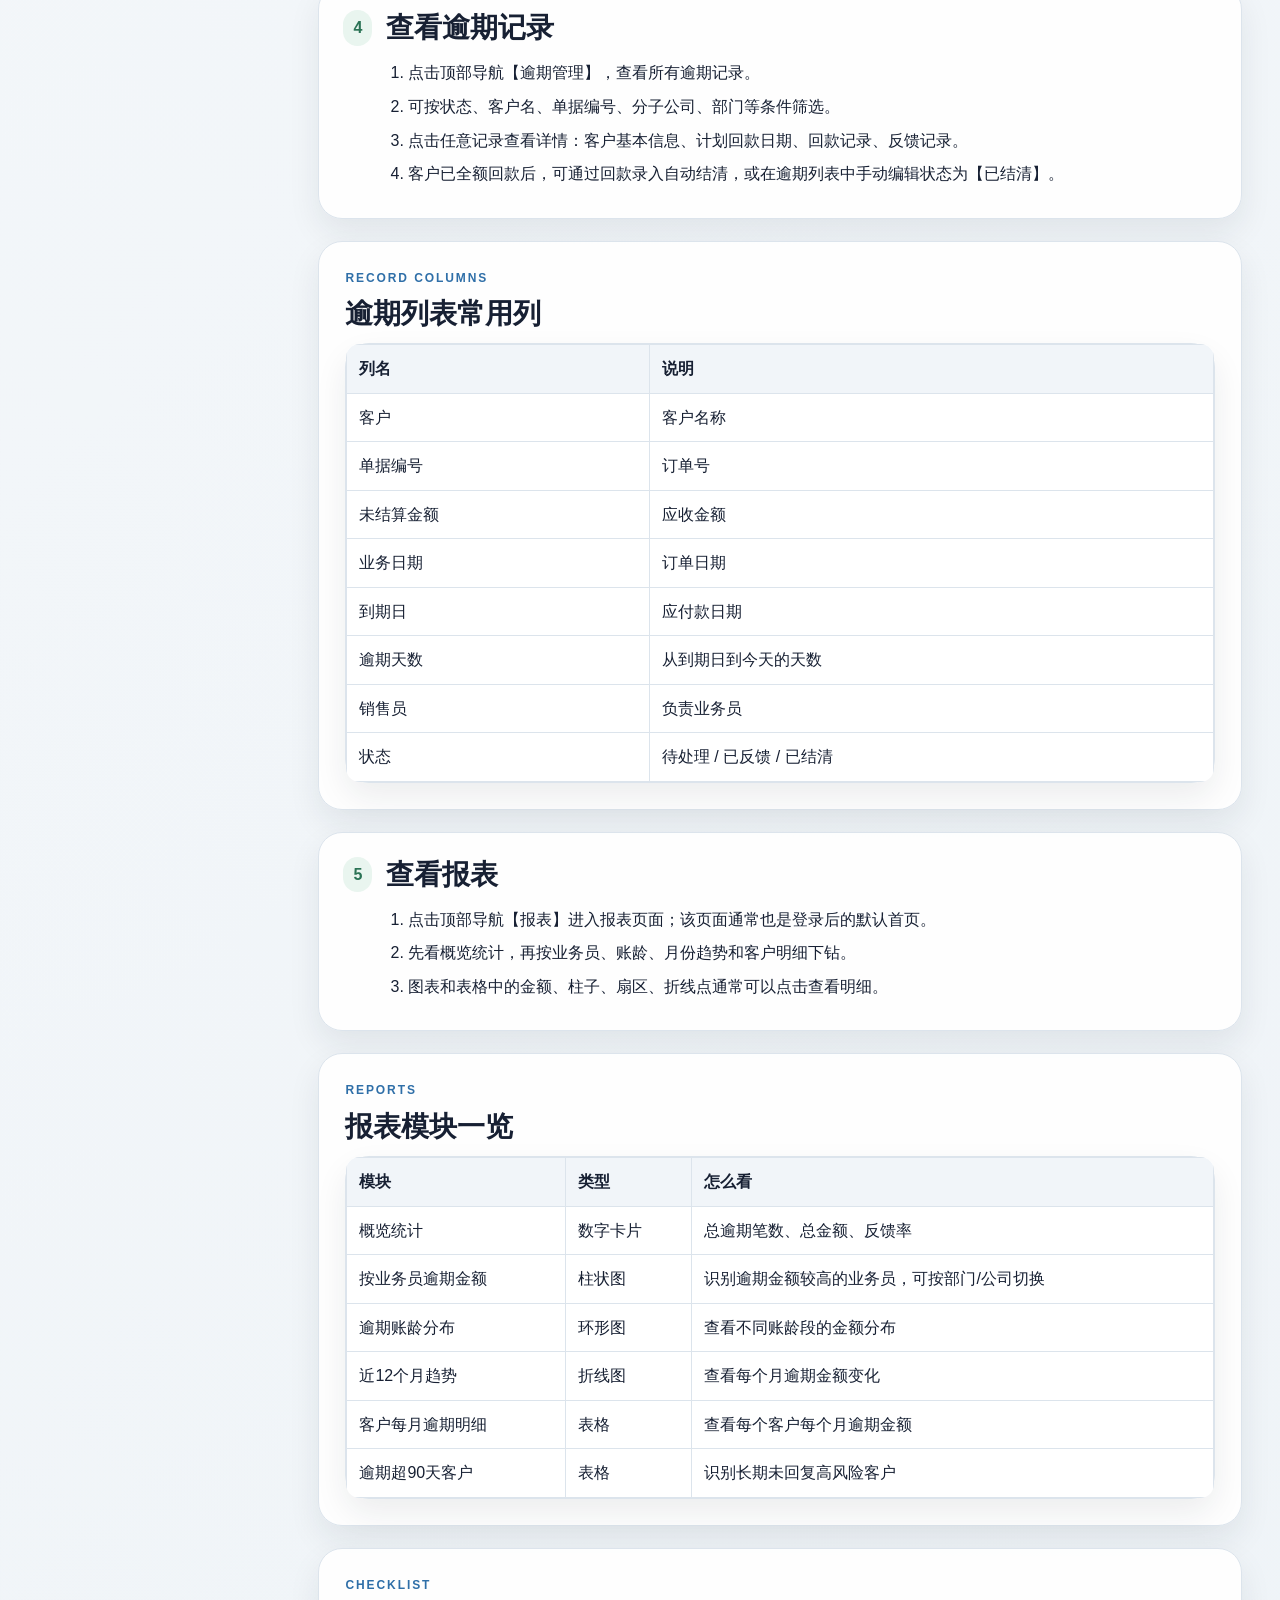
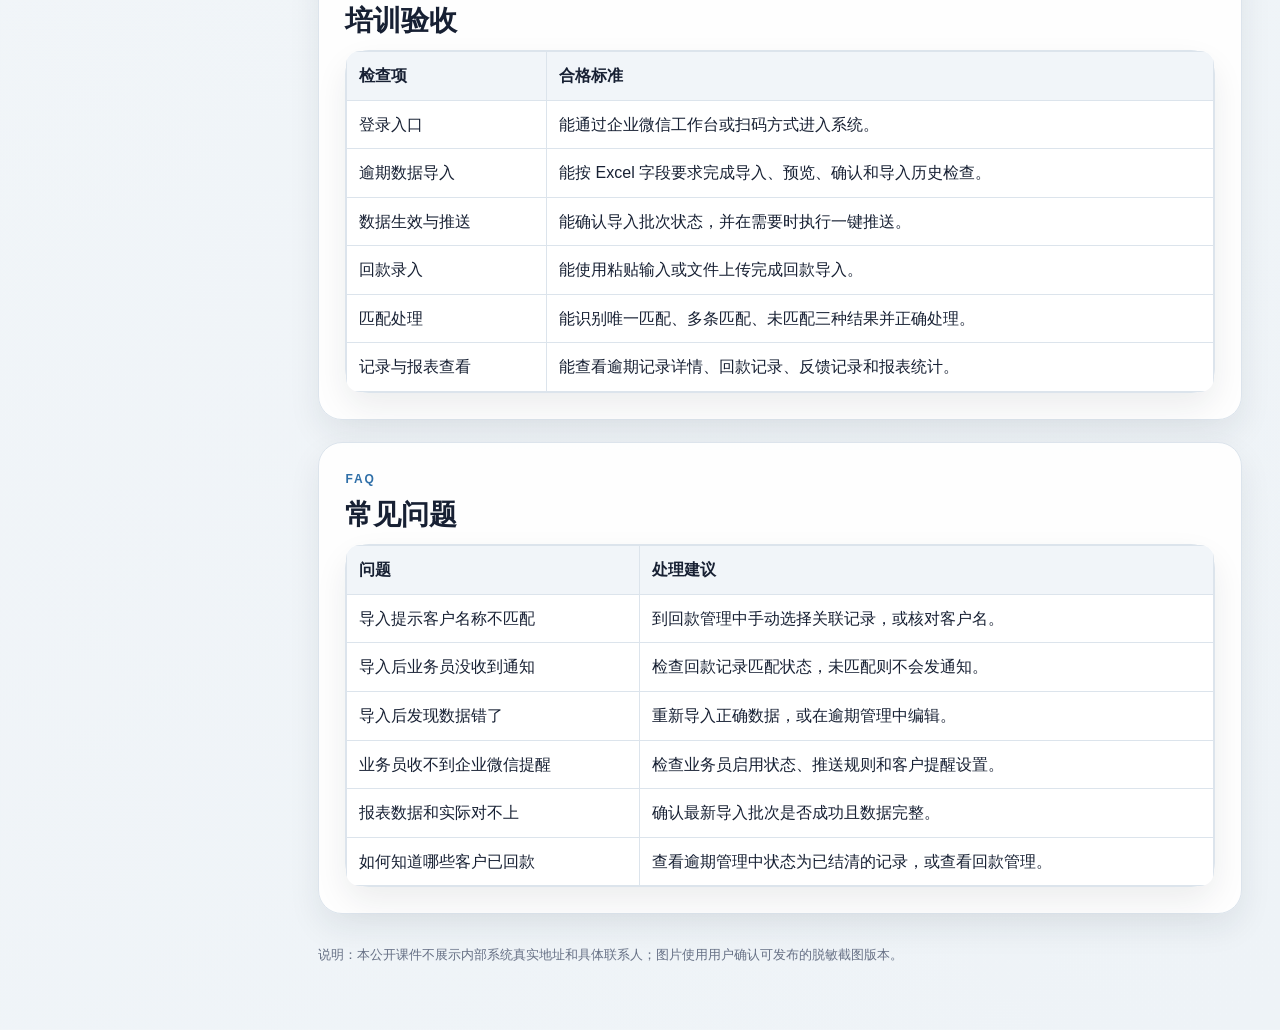
==== commit 2da9f0cb: "更新财务课件导入预览说明图" ====
--- a/finance.html
+++ b/finance.html
@@ -83,7 +83,7 @@
 @media(max-width:1100px){.fig-grid.two,.fig-grid.multi,body.sidebar-collapsed .fig-grid.two,body.sidebar-collapsed .fig-grid.multi{grid-template-columns:repeat(2,minmax(260px,1fr))}}
 @media(max-width:860px){.layout{display:block}.sidebar{height:auto;position:relative}.toggle{display:none}body.sidebar-collapsed .brand-text,body.sidebar-collapsed .nav-label,body.sidebar-collapsed .sidebar-note{display:block}.grid,.method-row{grid-template-columns:1fr}.fig-grid.one,.fig-grid.two,.fig-grid.multi,body.sidebar-collapsed .fig-grid.one,body.sidebar-collapsed .fig-grid.two,body.sidebar-collapsed .fig-grid.multi{grid-template-columns:1fr}main{padding:22px 14px}.review-tools{left:12px;right:12px;bottom:12px}.review-panel{left:12px;right:12px;width:auto}}
 </style>
-<link rel="stylesheet" href="inline-editor.css">
+<link rel="stylesheet" href="course-tools.css">
 </head>
 <body>
 
@@ -252,6 +252,7 @@
 </section><div class="callout">首次使用通常需要管理员在后台绑定企业微信账号，绑定后扫码或工作台进入即可登录。</div><section class="section"><p class="eyebrow">Import Fields</p><h2>导入逾期数据前的 Excel 字段要求</h2><div class="table-wrap"><table><thead><tr><th>列名</th><th>必填</th><th>说明</th></tr></thead><tbody><tr><td>客户</td><td>是</td><td>客户名称</td></tr><tr><td>未结算金额</td><td>是</td><td>应收的逾期金额（数字）</td></tr><tr><td>业务日期</td><td>是</td><td>订单发生日期，建议 YYYY-MM-DD</td></tr><tr><td>到期日</td><td>是</td><td>应该付款日期，建议 YYYY-MM-DD</td></tr><tr><td>销售员</td><td>是</td><td>业务员姓名，必须与系统一致</td></tr><tr><td>单据编号</td><td>否</td><td>订单号，不填则系统自动生成</td></tr><tr><td>收款条件</td><td>否</td><td>如月结30天、货到付款</td></tr><tr><td>销售部门</td><td>否</td><td>默认不填，特殊情况填写</td></tr><tr><td>分子公司</td><td>否</td><td>默认不填，特殊情况填写</td></tr><tr><td>是否停货</td><td>否</td><td>填“是”或“否”</td></tr><tr><td>未对账金额</td><td>否</td><td>不填默认等于未结算金额</td></tr></tbody></table></div></section><section id="import" class="lesson green">
   <div class="lesson-head"><span class="badge">2</span><div><h2>每周五导入逾期数据</h2><ol class="steps"><li>每周五从业务系统导出最新逾期数据，通常取近一年数据。</li><li>点击顶部导航【Excel导入】，进入导入数据页面。</li><li>点击【选择文件】，选中准备好的 Excel 文件。</li><li>系统解析后检查预览表格；有问题的行会标红提示。</li><li>确认无误后点击【确认导入】。</li><li>导入完成后查看导入历史，必要时下载上次数据作为基础数据继续修改。</li><li>导入后检查成功条数和错误提示；需要推送时点击【一键推送】。</li><li>导入新数据后，手动设置新旧批次状态和基准：新批次生效并作为基准1，上次批次作为基准2，旧批次按需要失效。</li></ol></div></div>
   <div class="callout warning">这是每周最关键操作：不导入新数据，业务员不会收到最新逾期提醒。</div>
+  <div class="fig-grid one full-width"><figure class="figure full-bleed"><img src="assets/screenshots/finance/import-preview-fixed.png" alt="上传 Excel 后预览数据功能已修复"><figcaption class="caption">上传 Excel 后可点击预览数据检查导入内容</figcaption></figure></div>
   <div class="fig-grid one full-width"><figure class="figure full-bleed"><img src="[data-uri]" alt="Excel 导入、预览、确认导入与导入历史"><figcaption class="caption">Excel 导入、预览、确认导入与导入历史</figcaption></figure></div>
 </section><section id="payment" class="lesson green">
   <div class="lesson-head"><span class="badge">3</span><div><h2>日常操作：录入回款</h2><p class="muted">左侧为推荐的常用录入方式；右侧适合已有标准 Excel 文件时使用。</p></div></div>
@@ -279,6 +280,6 @@
 </div>
 <div id="editTip" class="edit-tip">选择工具后，在页面文字上直接操作，内容会自动保存</div>
 <div class="edit-tools"><button class="edit-primary" data-edit-tool="edit" onclick="setInlineTool('edit')">编辑文字</button><button data-edit-tool="highlight" onclick="setInlineTool('highlight')">黄色标记</button><button data-edit-tool="underline" onclick="setInlineTool('underline')">红色线条</button><button data-edit-tool="circle" onclick="setInlineTool('circle')">画圈圈</button><button data-edit-tool="arrow" onclick="setInlineTool('arrow')">画箭头</button><button data-edit-tool="note" onclick="setInlineTool('note')">旁边注释</button><button class="edit-danger" onclick="restoreInlineText()">清空标记</button></div>
-<script src="inline-editor.js"></script>
+<script src="course-tools.js"></script>
 </body>
 </html>
--- a/course-tools.css
+++ b/course-tools.css
@@ -0,0 +1,21 @@
+.edit-tools{position:fixed;right:18px;bottom:18px;z-index:1100;display:flex;gap:8px;flex-wrap:wrap;justify-content:flex-end;max-width:min(880px,calc(100vw - 36px))}
+.edit-tools button{border:1px solid #d9e2ec;border-radius:999px;padding:10px 15px;box-shadow:0 10px 24px rgba(23,32,51,.18);cursor:pointer;font-weight:700;background:#fff;color:#172033;line-height:1}
+.edit-tools button:hover{transform:translateY(-1px)}
+.edit-tools button.active,.edit-primary{background:#2f6fa8;color:#fff;border-color:#2f6fa8}
+.edit-danger{color:#b42318;border-color:#ffd0cb!important}
+.edit-tip{position:fixed;right:18px;bottom:72px;z-index:1099;padding:9px 13px;border-radius:12px;background:#172033;color:#fff;font-size:13px;box-shadow:0 10px 24px rgba(23,32,51,.2);display:none}
+body.edit-mode .edit-tip,body.mark-mode .edit-tip,body.draw-mode .edit-tip{display:block}
+body.edit-mode main [contenteditable="true"]{cursor:text;outline:1px dashed rgba(47,111,168,.45);outline-offset:3px;border-radius:4px}
+body.edit-mode main [contenteditable="true"]:hover,body.edit-mode main [contenteditable="true"]:focus{outline:3px solid #2f6fa8;background:rgba(47,111,168,.06)}
+body.mark-mode main{cursor:text}
+body.draw-mode{user-select:none}
+body.draw-mode .draw-layer{cursor:crosshair}
+.draw-layer{position:absolute;left:0;top:0;width:100%;height:max(100%,100vh);z-index:1080;pointer-events:none;overflow:visible}
+.draw-layer [data-drawing="true"]{filter:drop-shadow(0 2px 1px rgba(255,255,255,.95)) drop-shadow(0 3px 8px rgba(239,68,68,.18))}
+.inline-highlight{background:linear-gradient(transparent 43%,rgba(255,214,80,.78) 43%);border-radius:3px;padding:0 2px}
+.inline-underline{border-bottom:3px solid #ef4444;padding-bottom:1px}
+.inline-note{position:relative;background:rgba(255,247,205,.85);border-bottom:2px solid #f59e0b;border-radius:3px;padding:0 2px}
+.inline-note::after{content:attr(title);position:absolute;left:calc(100% + 10px);top:50%;transform:translateY(-50%);min-width:150px;max-width:260px;padding:8px 10px;border-radius:10px;background:#fff7cd;color:#7a2e0e;border:1px solid #f7c948;box-shadow:0 8px 18px rgba(23,32,51,.16);font-size:13px;line-height:1.45;white-space:normal;z-index:8}
+.inline-note::before{content:"";position:absolute;left:100%;top:50%;width:10px;border-top:2px solid #f59e0b}
+.inline-note:hover::after{box-shadow:0 10px 24px rgba(23,32,51,.24)}
+@media(max-width:860px){.edit-tools{left:12px;right:12px;bottom:12px}.edit-tip{left:12px;right:12px;bottom:154px}.edit-tools button{padding:10px 12px}.inline-note::after{left:0;top:calc(100% + 8px);transform:none}.inline-note::before{display:none}}
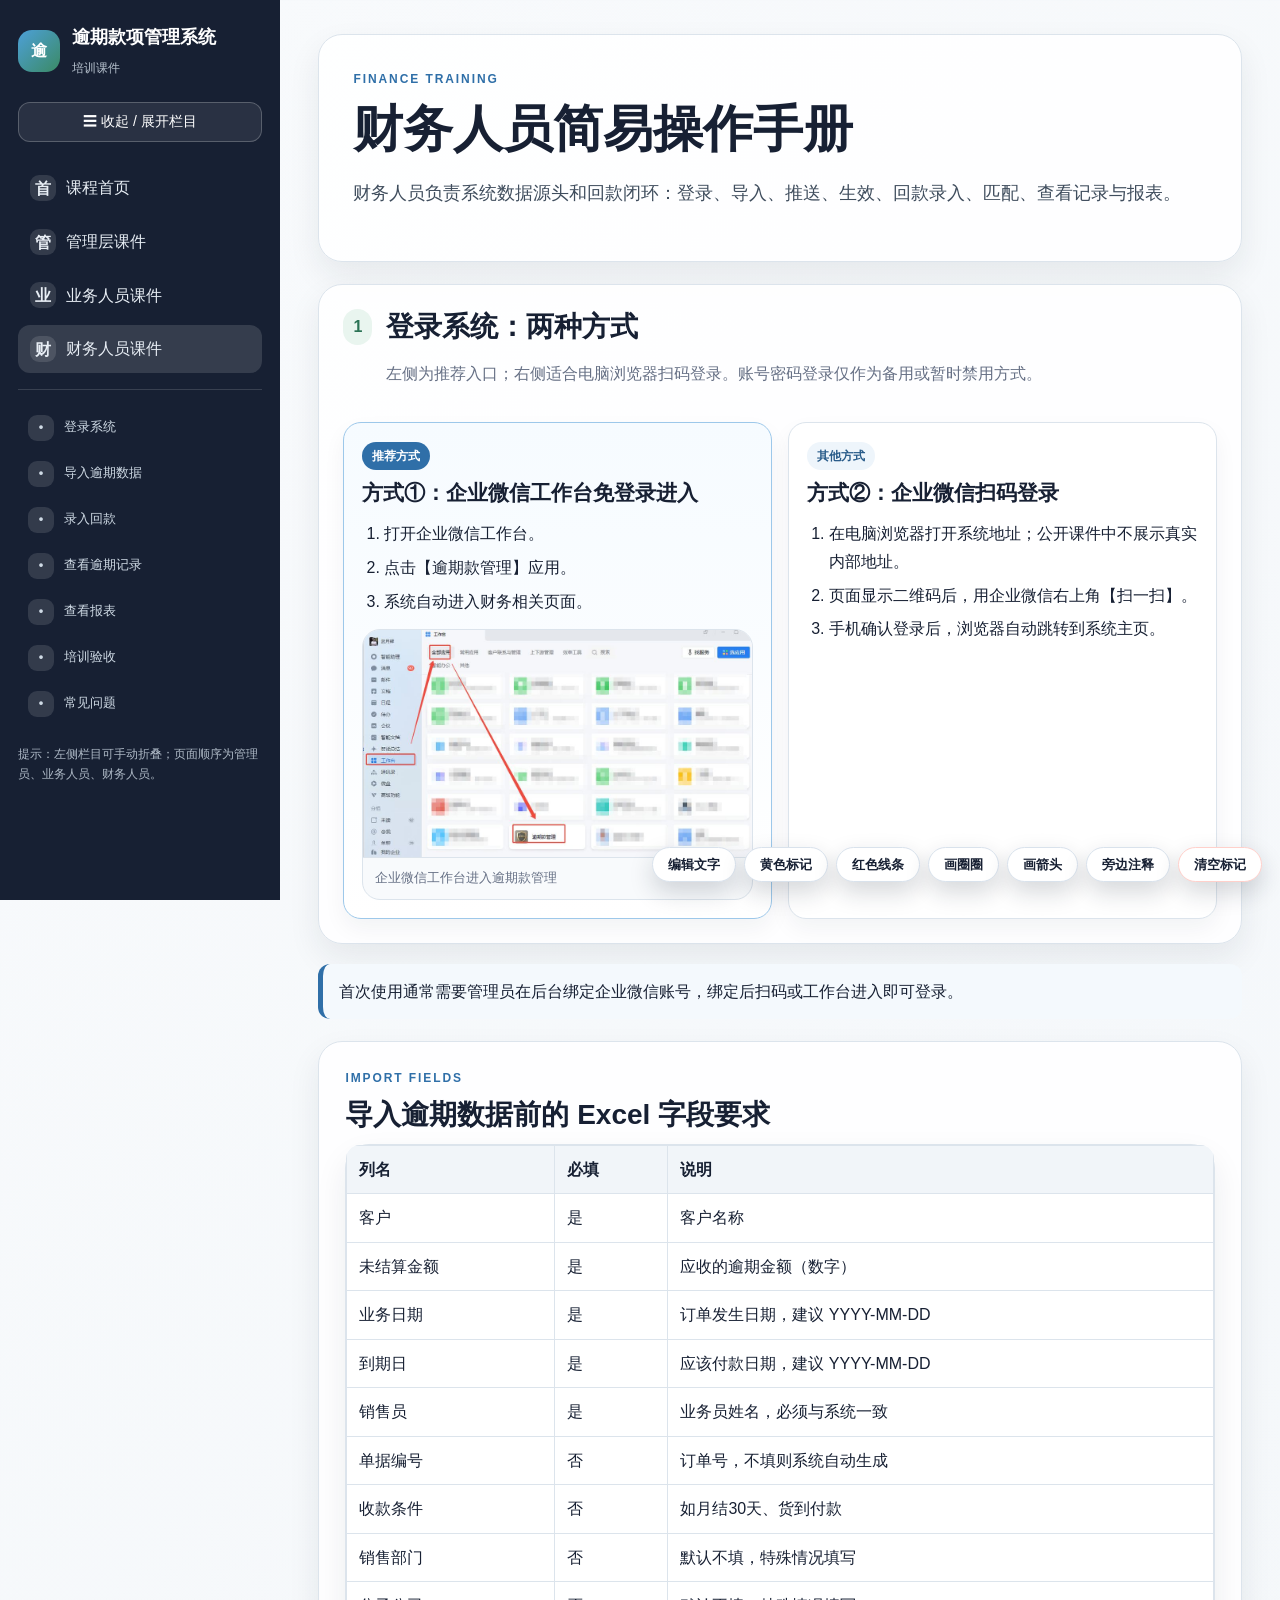
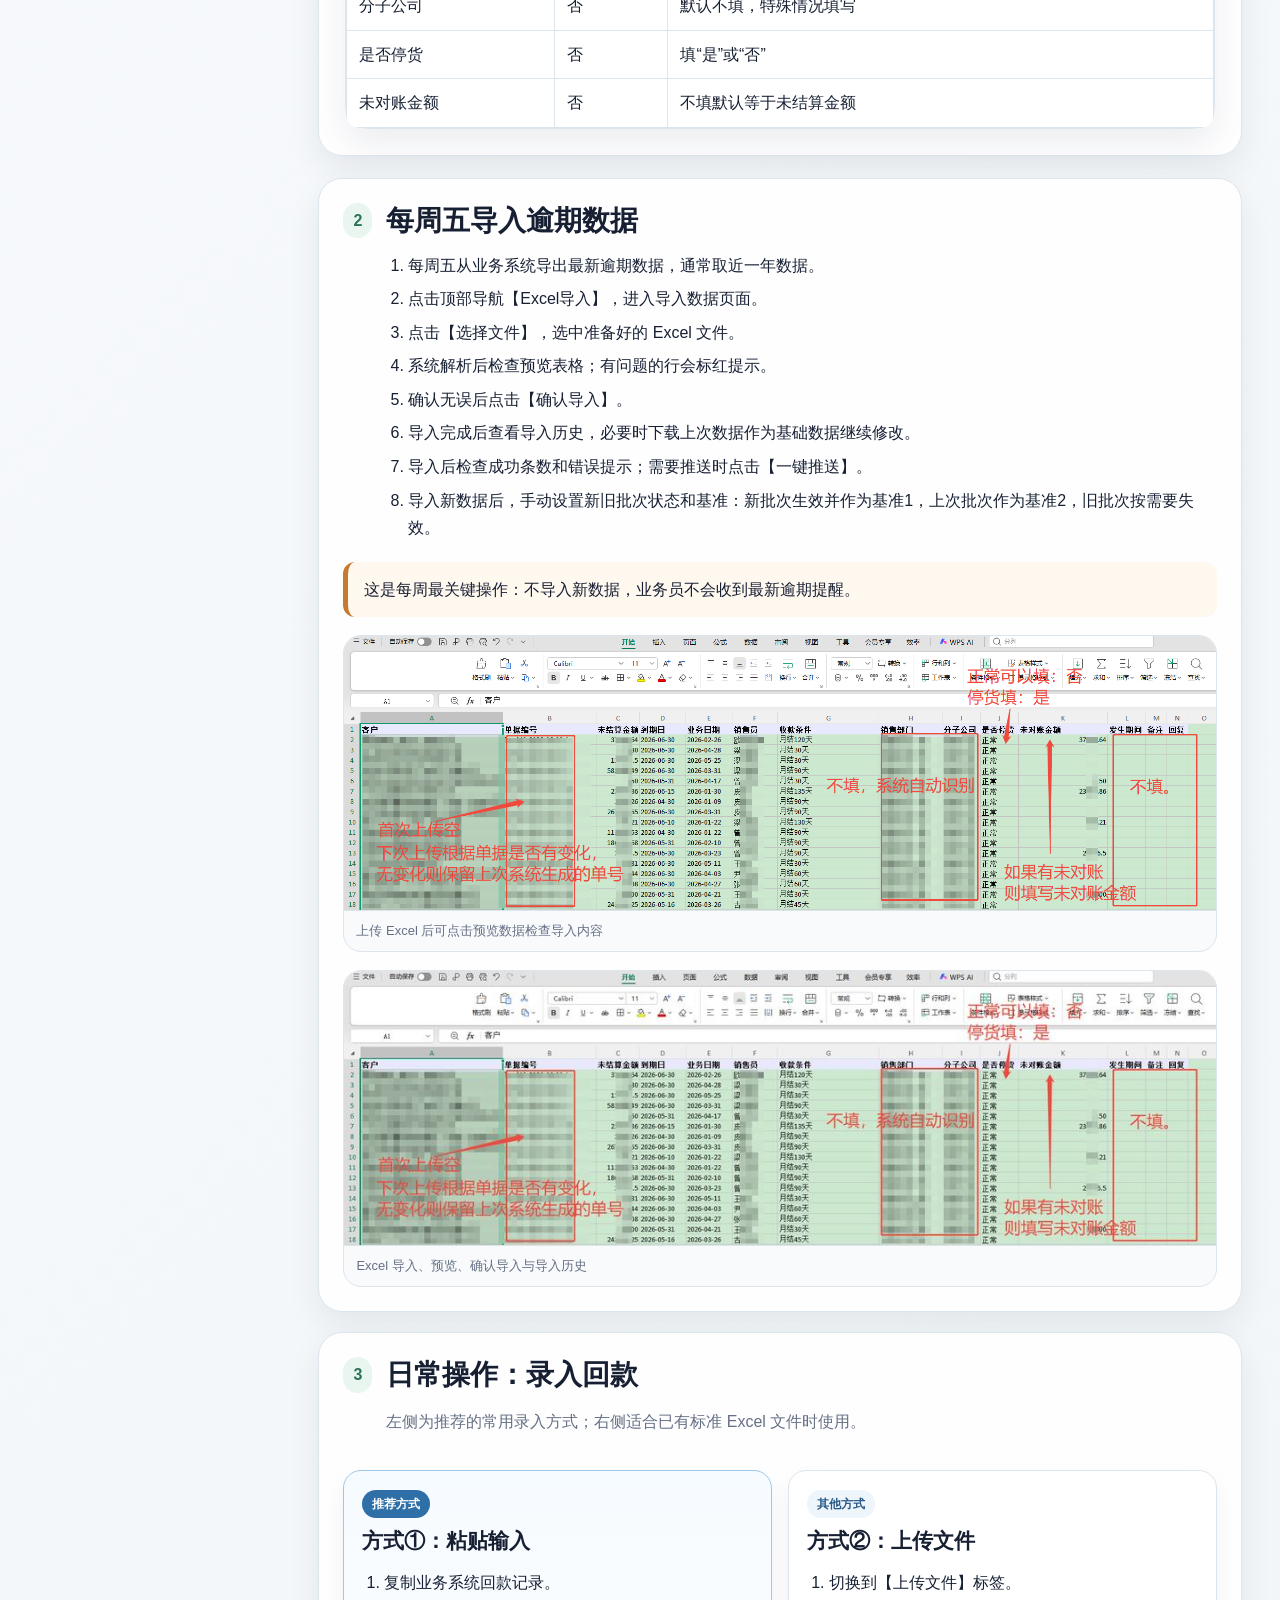
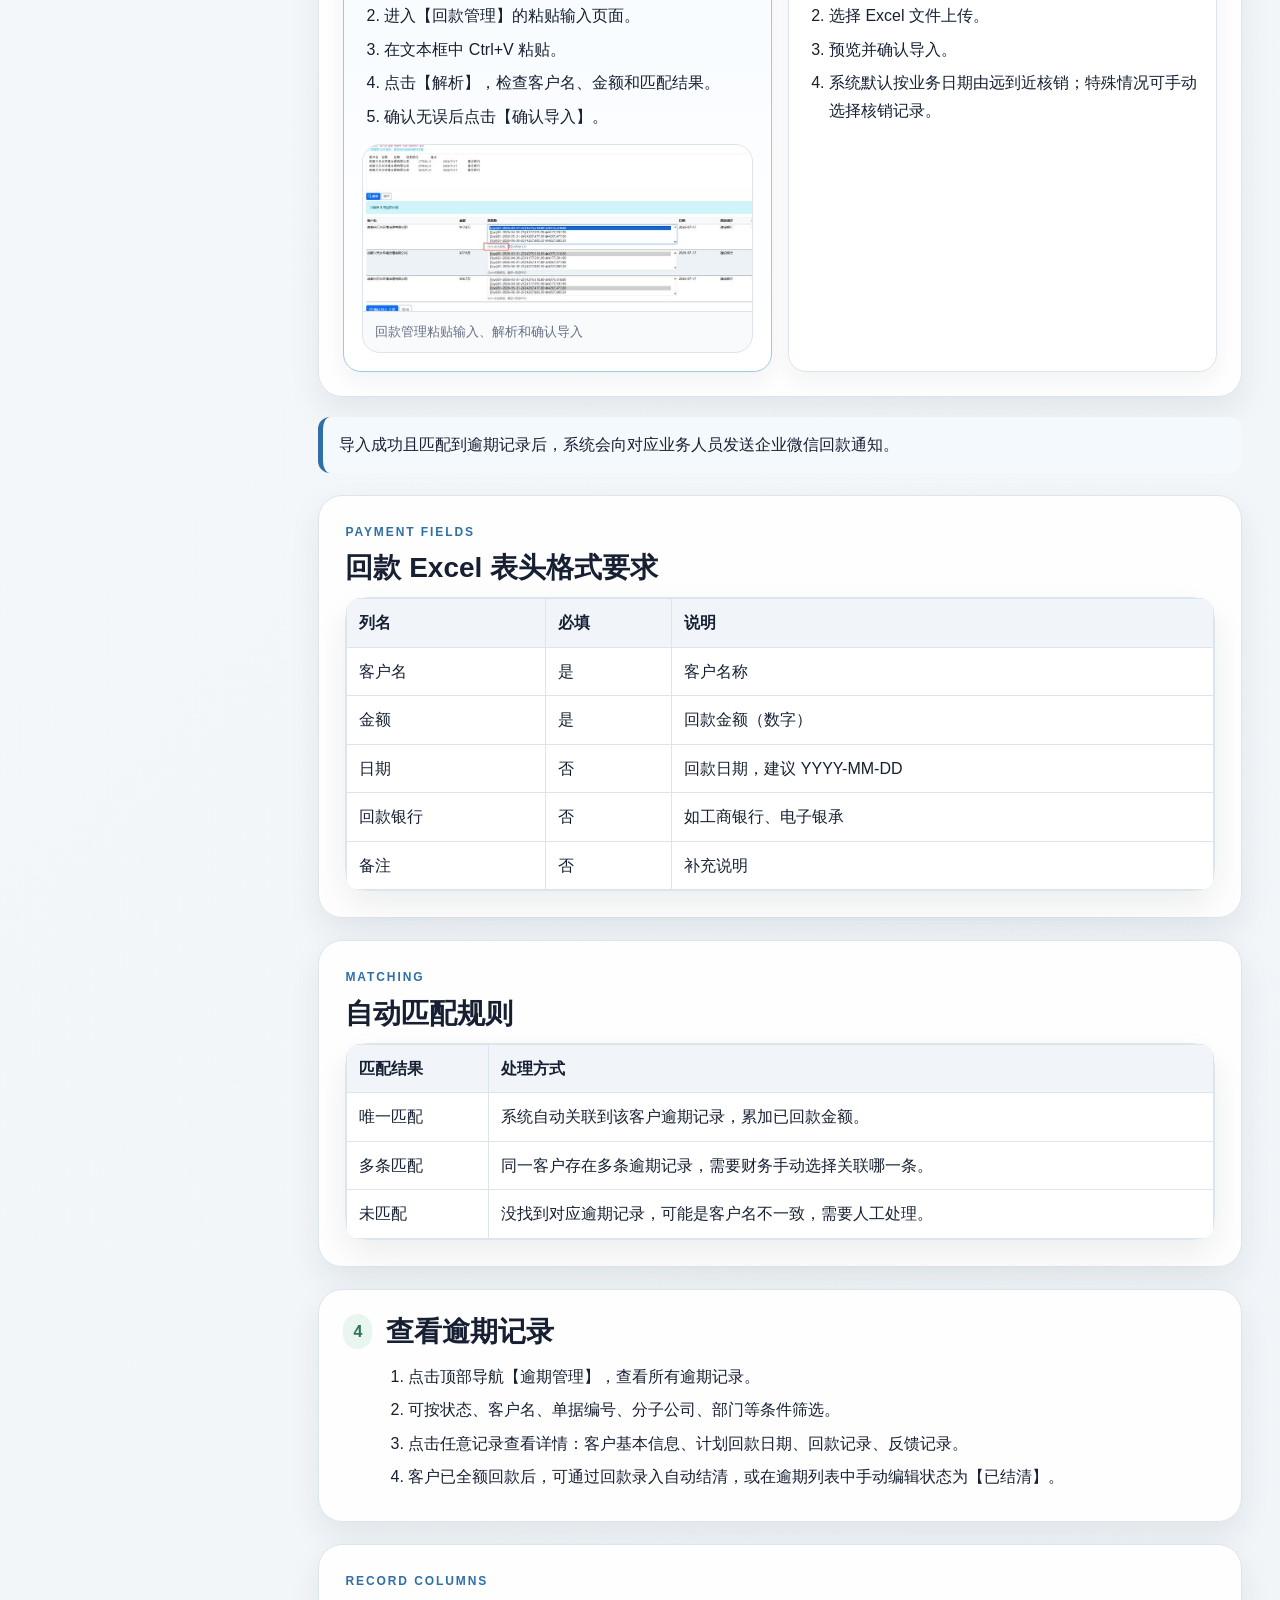
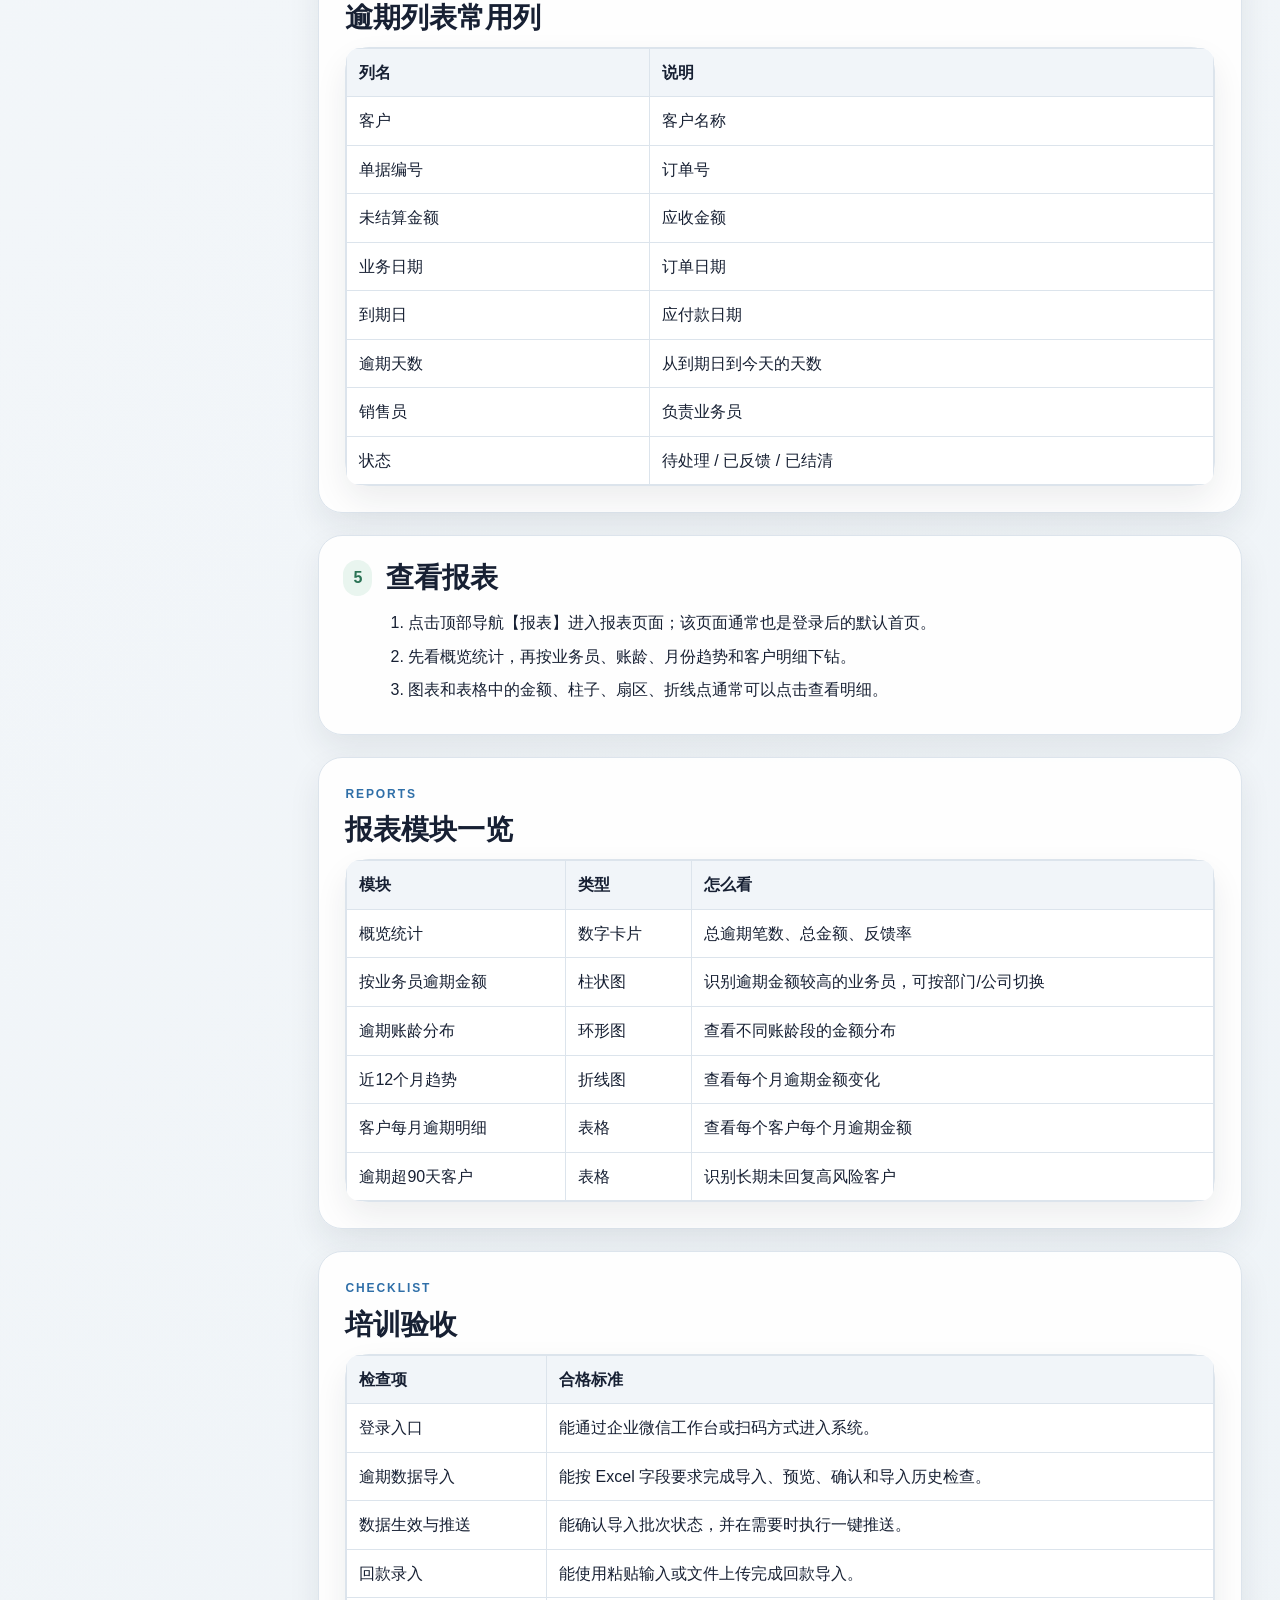
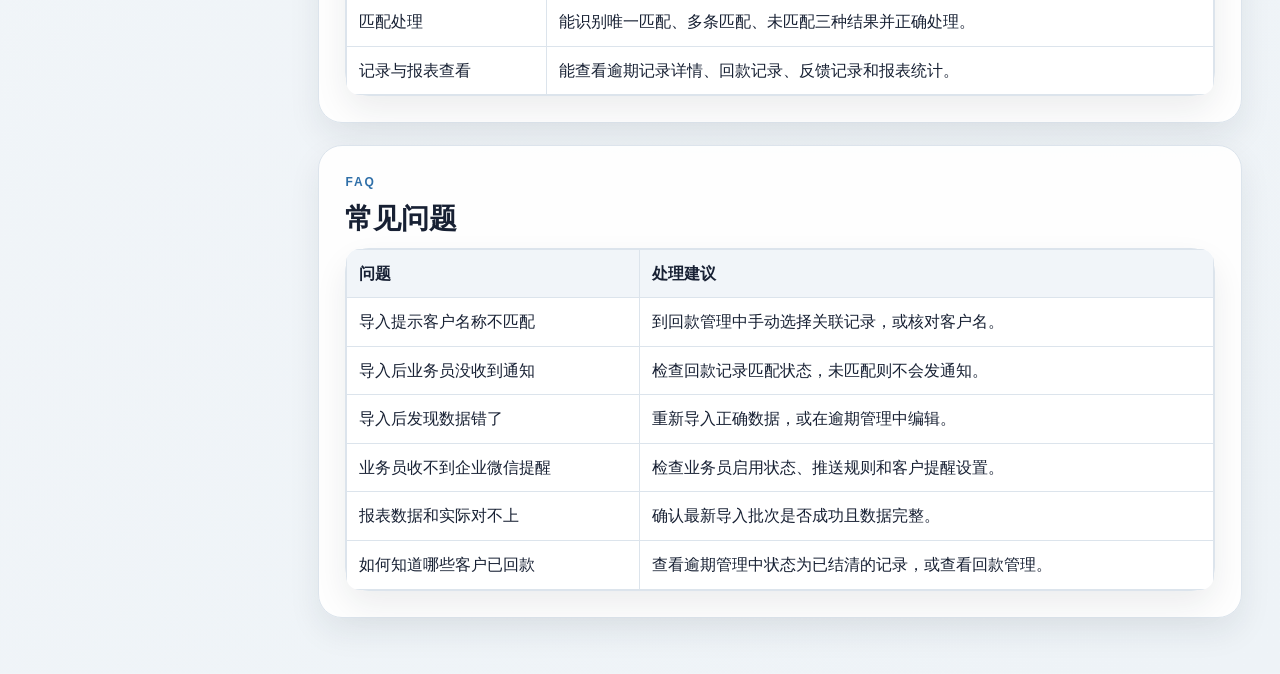
==== commit c1fb2abf: "更新课件菜单名称并移除底部说明" ====
--- a/finance.html
+++ b/finance.html
@@ -224,7 +224,7 @@
   <div class="brand"><div class="logo">逾</div><div class="brand-text"><strong>逾期款项管理系统</strong><span>培训课件</span></div></div>
   <button class="toggle" onclick="toggleSidebar()" title="收起或展开左侧栏目">☰ <span class="nav-label">收起 / 展开栏目</span></button>
   <nav class="nav"><a class="" href="index.html"><span class="nav-icon">首</span><span class="nav-label">课程首页</span></a>
-<a class="" href="management.html"><span class="nav-icon">管</span><span class="nav-label">管理员课件</span></a>
+<a class="" href="management.html"><span class="nav-icon">管</span><span class="nav-label">管理层课件</span></a>
 <a class="" href="sales.html"><span class="nav-icon">业</span><span class="nav-label">业务人员课件</span></a>
 <a class="active" href="finance.html"><span class="nav-icon">财</span><span class="nav-label">财务人员课件</span></a><div class="toc"><a href="#login"><span class="nav-icon">•</span><span class="nav-label">登录系统</span></a>
 <a href="#import"><span class="nav-icon">•</span><span class="nav-label">导入逾期数据</span></a>
@@ -276,7 +276,7 @@
   
   
 </section><section class="section"><p class="eyebrow">Reports</p><h2>报表模块一览</h2><div class="table-wrap"><table><thead><tr><th>模块</th><th>类型</th><th>怎么看</th></tr></thead><tbody><tr><td>概览统计</td><td>数字卡片</td><td>总逾期笔数、总金额、反馈率</td></tr><tr><td>按业务员逾期金额</td><td>柱状图</td><td>识别逾期金额较高的业务员，可按部门/公司切换</td></tr><tr><td>逾期账龄分布</td><td>环形图</td><td>查看不同账龄段的金额分布</td></tr><tr><td>近12个月趋势</td><td>折线图</td><td>查看每个月逾期金额变化</td></tr><tr><td>客户每月逾期明细</td><td>表格</td><td>查看每个客户每个月逾期金额</td></tr><tr><td>逾期超90天客户</td><td>表格</td><td>识别长期未回复高风险客户</td></tr></tbody></table></div></section><section id="check" class="section"><p class="eyebrow">Checklist</p><h2>培训验收</h2>
-<div class="table-wrap"><table><thead><tr><th>检查项</th><th>合格标准</th></tr></thead><tbody><tr><td>登录入口</td><td>能通过企业微信工作台或扫码方式进入系统。</td></tr><tr><td>逾期数据导入</td><td>能按 Excel 字段要求完成导入、预览、确认和导入历史检查。</td></tr><tr><td>数据生效与推送</td><td>能确认导入批次状态，并在需要时执行一键推送。</td></tr><tr><td>回款录入</td><td>能使用粘贴输入或文件上传完成回款导入。</td></tr><tr><td>匹配处理</td><td>能识别唯一匹配、多条匹配、未匹配三种结果并正确处理。</td></tr><tr><td>记录与报表查看</td><td>能查看逾期记录详情、回款记录、反馈记录和报表统计。</td></tr></tbody></table></div></section><section id="faq" class="section"><p class="eyebrow">FAQ</p><h2>常见问题</h2><div class="table-wrap"><table><thead><tr><th>问题</th><th>处理建议</th></tr></thead><tbody><tr><td>导入提示客户名称不匹配</td><td>到回款管理中手动选择关联记录，或核对客户名。</td></tr><tr><td>导入后业务员没收到通知</td><td>检查回款记录匹配状态，未匹配则不会发通知。</td></tr><tr><td>导入后发现数据错了</td><td>重新导入正确数据，或在逾期管理中编辑。</td></tr><tr><td>业务员收不到企业微信提醒</td><td>检查业务员启用状态、推送规则和客户提醒设置。</td></tr><tr><td>报表数据和实际对不上</td><td>确认最新导入批次是否成功且数据完整。</td></tr><tr><td>如何知道哪些客户已回款</td><td>查看逾期管理中状态为已结清的记录，或查看回款管理。</td></tr></tbody></table></div></section><footer>说明：本公开课件不展示内部系统真实地址和具体联系人；图片使用用户确认可发布的脱敏截图版本。</footer></main>
+<div class="table-wrap"><table><thead><tr><th>检查项</th><th>合格标准</th></tr></thead><tbody><tr><td>登录入口</td><td>能通过企业微信工作台或扫码方式进入系统。</td></tr><tr><td>逾期数据导入</td><td>能按 Excel 字段要求完成导入、预览、确认和导入历史检查。</td></tr><tr><td>数据生效与推送</td><td>能确认导入批次状态，并在需要时执行一键推送。</td></tr><tr><td>回款录入</td><td>能使用粘贴输入或文件上传完成回款导入。</td></tr><tr><td>匹配处理</td><td>能识别唯一匹配、多条匹配、未匹配三种结果并正确处理。</td></tr><tr><td>记录与报表查看</td><td>能查看逾期记录详情、回款记录、反馈记录和报表统计。</td></tr></tbody></table></div></section><section id="faq" class="section"><p class="eyebrow">FAQ</p><h2>常见问题</h2><div class="table-wrap"><table><thead><tr><th>问题</th><th>处理建议</th></tr></thead><tbody><tr><td>导入提示客户名称不匹配</td><td>到回款管理中手动选择关联记录，或核对客户名。</td></tr><tr><td>导入后业务员没收到通知</td><td>检查回款记录匹配状态，未匹配则不会发通知。</td></tr><tr><td>导入后发现数据错了</td><td>重新导入正确数据，或在逾期管理中编辑。</td></tr><tr><td>业务员收不到企业微信提醒</td><td>检查业务员启用状态、推送规则和客户提醒设置。</td></tr><tr><td>报表数据和实际对不上</td><td>确认最新导入批次是否成功且数据完整。</td></tr><tr><td>如何知道哪些客户已回款</td><td>查看逾期管理中状态为已结清的记录，或查看回款管理。</td></tr></tbody></table></div></section></main>
 </div>
 <div id="editTip" class="edit-tip">选择工具后，在页面文字上直接操作，内容会自动保存</div>
 <div class="edit-tools"><button class="edit-primary" data-edit-tool="edit" onclick="setInlineTool('edit')">编辑文字</button><button data-edit-tool="highlight" onclick="setInlineTool('highlight')">黄色标记</button><button data-edit-tool="underline" onclick="setInlineTool('underline')">红色线条</button><button data-edit-tool="circle" onclick="setInlineTool('circle')">画圈圈</button><button data-edit-tool="arrow" onclick="setInlineTool('arrow')">画箭头</button><button data-edit-tool="note" onclick="setInlineTool('note')">旁边注释</button><button class="edit-danger" onclick="restoreInlineText()">清空标记</button></div>
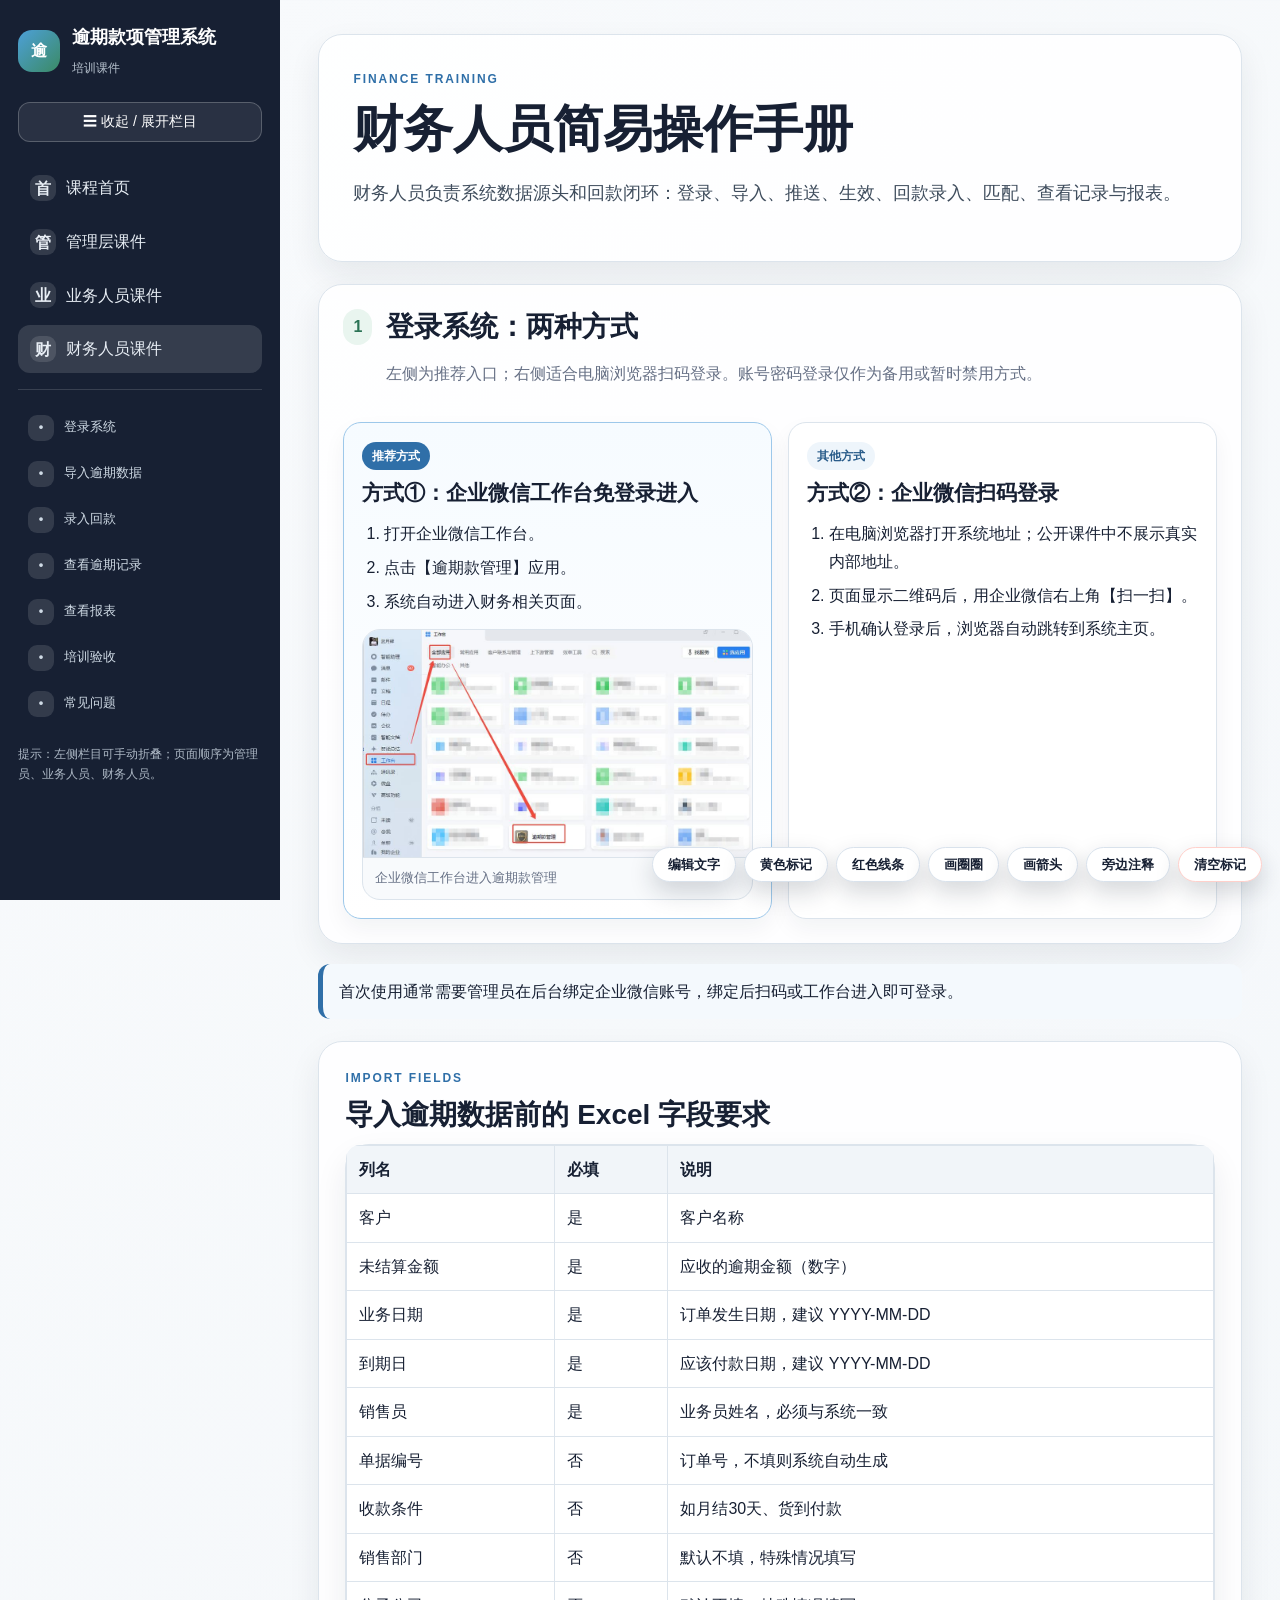
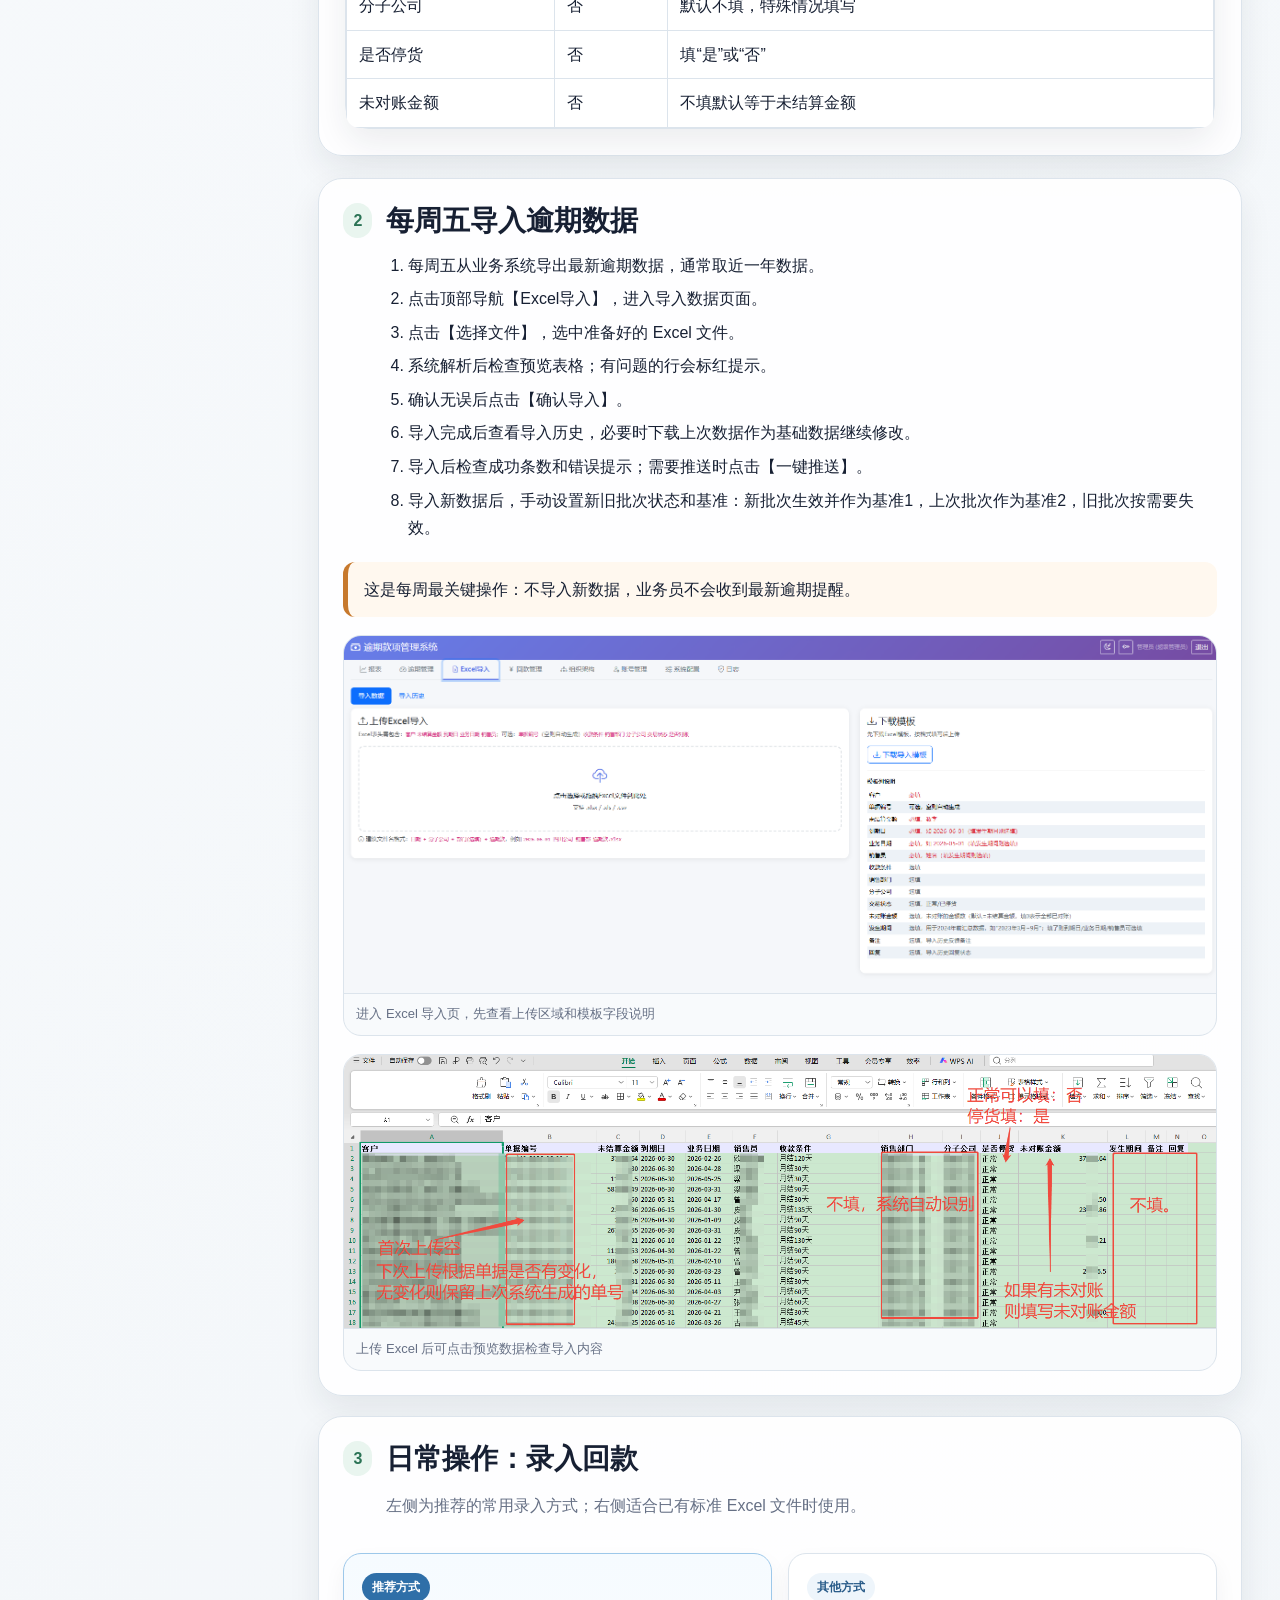
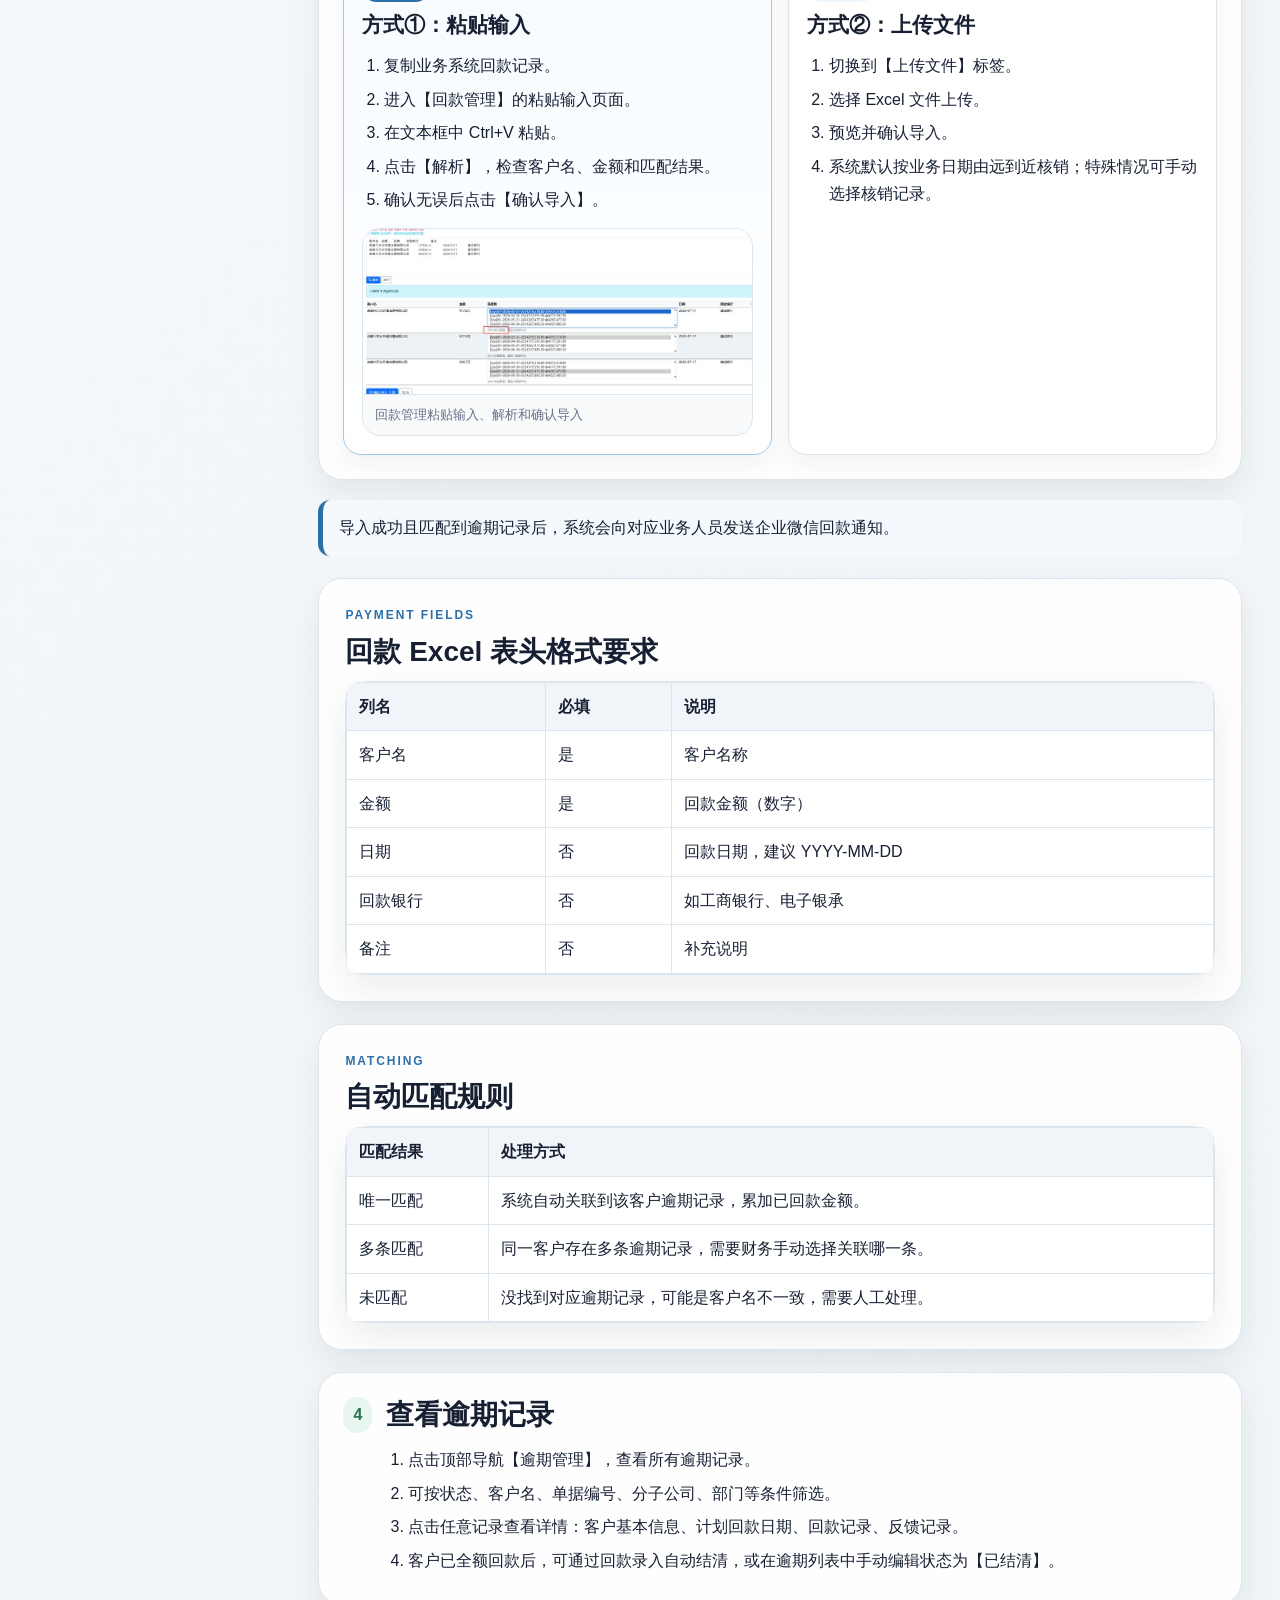
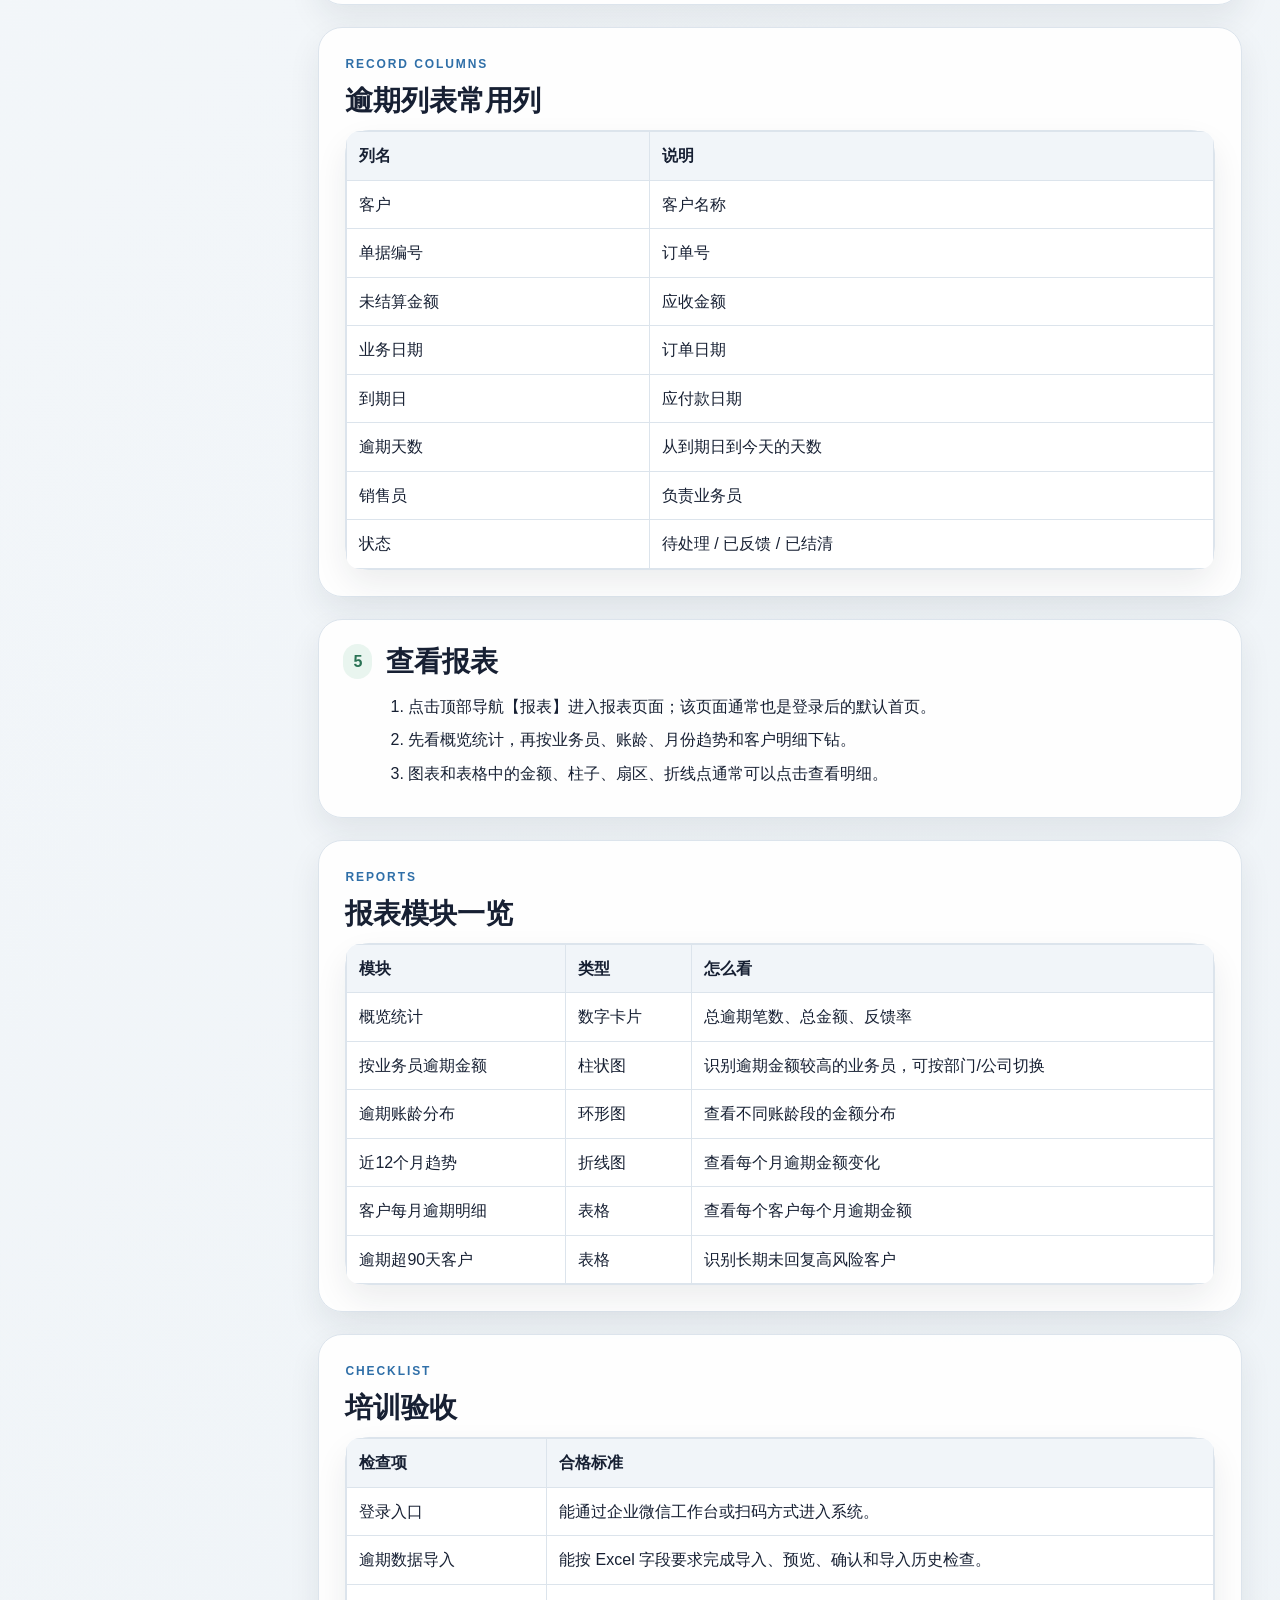
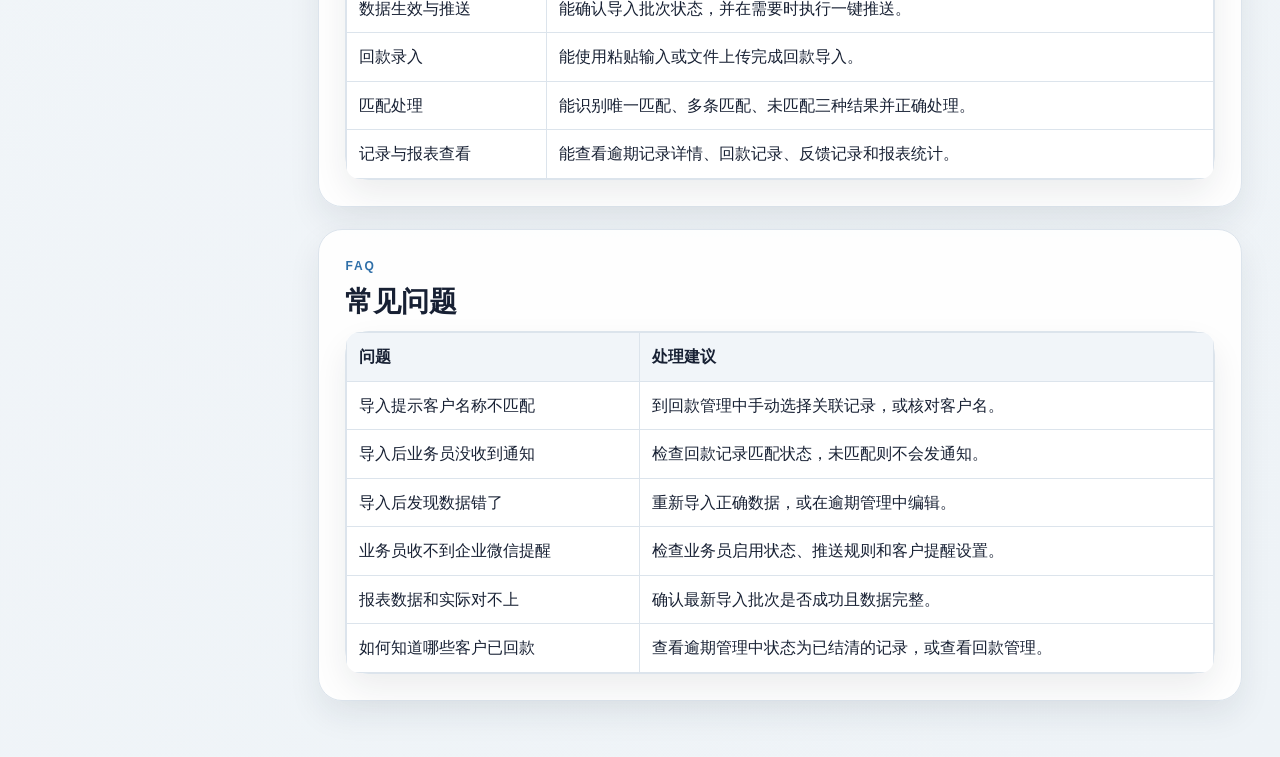
==== commit e9f148c5: "更新财务导入截图顺序" ====
--- a/finance.html
+++ b/finance.html
@@ -252,9 +252,9 @@
 </section><div class="callout">首次使用通常需要管理员在后台绑定企业微信账号，绑定后扫码或工作台进入即可登录。</div><section class="section"><p class="eyebrow">Import Fields</p><h2>导入逾期数据前的 Excel 字段要求</h2><div class="table-wrap"><table><thead><tr><th>列名</th><th>必填</th><th>说明</th></tr></thead><tbody><tr><td>客户</td><td>是</td><td>客户名称</td></tr><tr><td>未结算金额</td><td>是</td><td>应收的逾期金额（数字）</td></tr><tr><td>业务日期</td><td>是</td><td>订单发生日期，建议 YYYY-MM-DD</td></tr><tr><td>到期日</td><td>是</td><td>应该付款日期，建议 YYYY-MM-DD</td></tr><tr><td>销售员</td><td>是</td><td>业务员姓名，必须与系统一致</td></tr><tr><td>单据编号</td><td>否</td><td>订单号，不填则系统自动生成</td></tr><tr><td>收款条件</td><td>否</td><td>如月结30天、货到付款</td></tr><tr><td>销售部门</td><td>否</td><td>默认不填，特殊情况填写</td></tr><tr><td>分子公司</td><td>否</td><td>默认不填，特殊情况填写</td></tr><tr><td>是否停货</td><td>否</td><td>填“是”或“否”</td></tr><tr><td>未对账金额</td><td>否</td><td>不填默认等于未结算金额</td></tr></tbody></table></div></section><section id="import" class="lesson green">
   <div class="lesson-head"><span class="badge">2</span><div><h2>每周五导入逾期数据</h2><ol class="steps"><li>每周五从业务系统导出最新逾期数据，通常取近一年数据。</li><li>点击顶部导航【Excel导入】，进入导入数据页面。</li><li>点击【选择文件】，选中准备好的 Excel 文件。</li><li>系统解析后检查预览表格；有问题的行会标红提示。</li><li>确认无误后点击【确认导入】。</li><li>导入完成后查看导入历史，必要时下载上次数据作为基础数据继续修改。</li><li>导入后检查成功条数和错误提示；需要推送时点击【一键推送】。</li><li>导入新数据后，手动设置新旧批次状态和基准：新批次生效并作为基准1，上次批次作为基准2，旧批次按需要失效。</li></ol></div></div>
   <div class="callout warning">这是每周最关键操作：不导入新数据，业务员不会收到最新逾期提醒。</div>
-  <div class="fig-grid one full-width"><figure class="figure full-bleed"><img src="assets/screenshots/finance/import-preview-fixed.png" alt="上传 Excel 后预览数据功能已修复"><figcaption class="caption">上传 Excel 后可点击预览数据检查导入内容</figcaption></figure></div>
-  <div class="fig-grid one full-width"><figure class="figure full-bleed"><img src="[data-uri]" alt="Excel 导入、预览、确认导入与导入历史"><figcaption class="caption">Excel 导入、预览、确认导入与导入历史</figcaption></figure></div>
-</section><section id="payment" class="lesson green">
+  <div class="fig-grid one full-width"><figure class="figure full-bleed"><img src="assets/screenshots/finance/import-upload-page.png" alt="Excel 导入页面和模板说明"><figcaption class="caption">进入 Excel 导入页，先查看上传区域和模板字段说明</figcaption></figure></div>
+<div class="fig-grid one full-width"><figure class="figure full-bleed"><img src="assets/screenshots/finance/import-preview-fixed.png" alt="上传 Excel 后预览数据功能已修复"><figcaption class="caption">上传 Excel 后可点击预览数据检查导入内容</figcaption></figure></div>
+  </section><section id="payment" class="lesson green">
   <div class="lesson-head"><span class="badge">3</span><div><h2>日常操作：录入回款</h2><p class="muted">左侧为推荐的常用录入方式；右侧适合已有标准 Excel 文件时使用。</p></div></div>
   <div class="method-row"><article class="method-card recommended">
   <span class="method-kicker">推荐方式</span>
